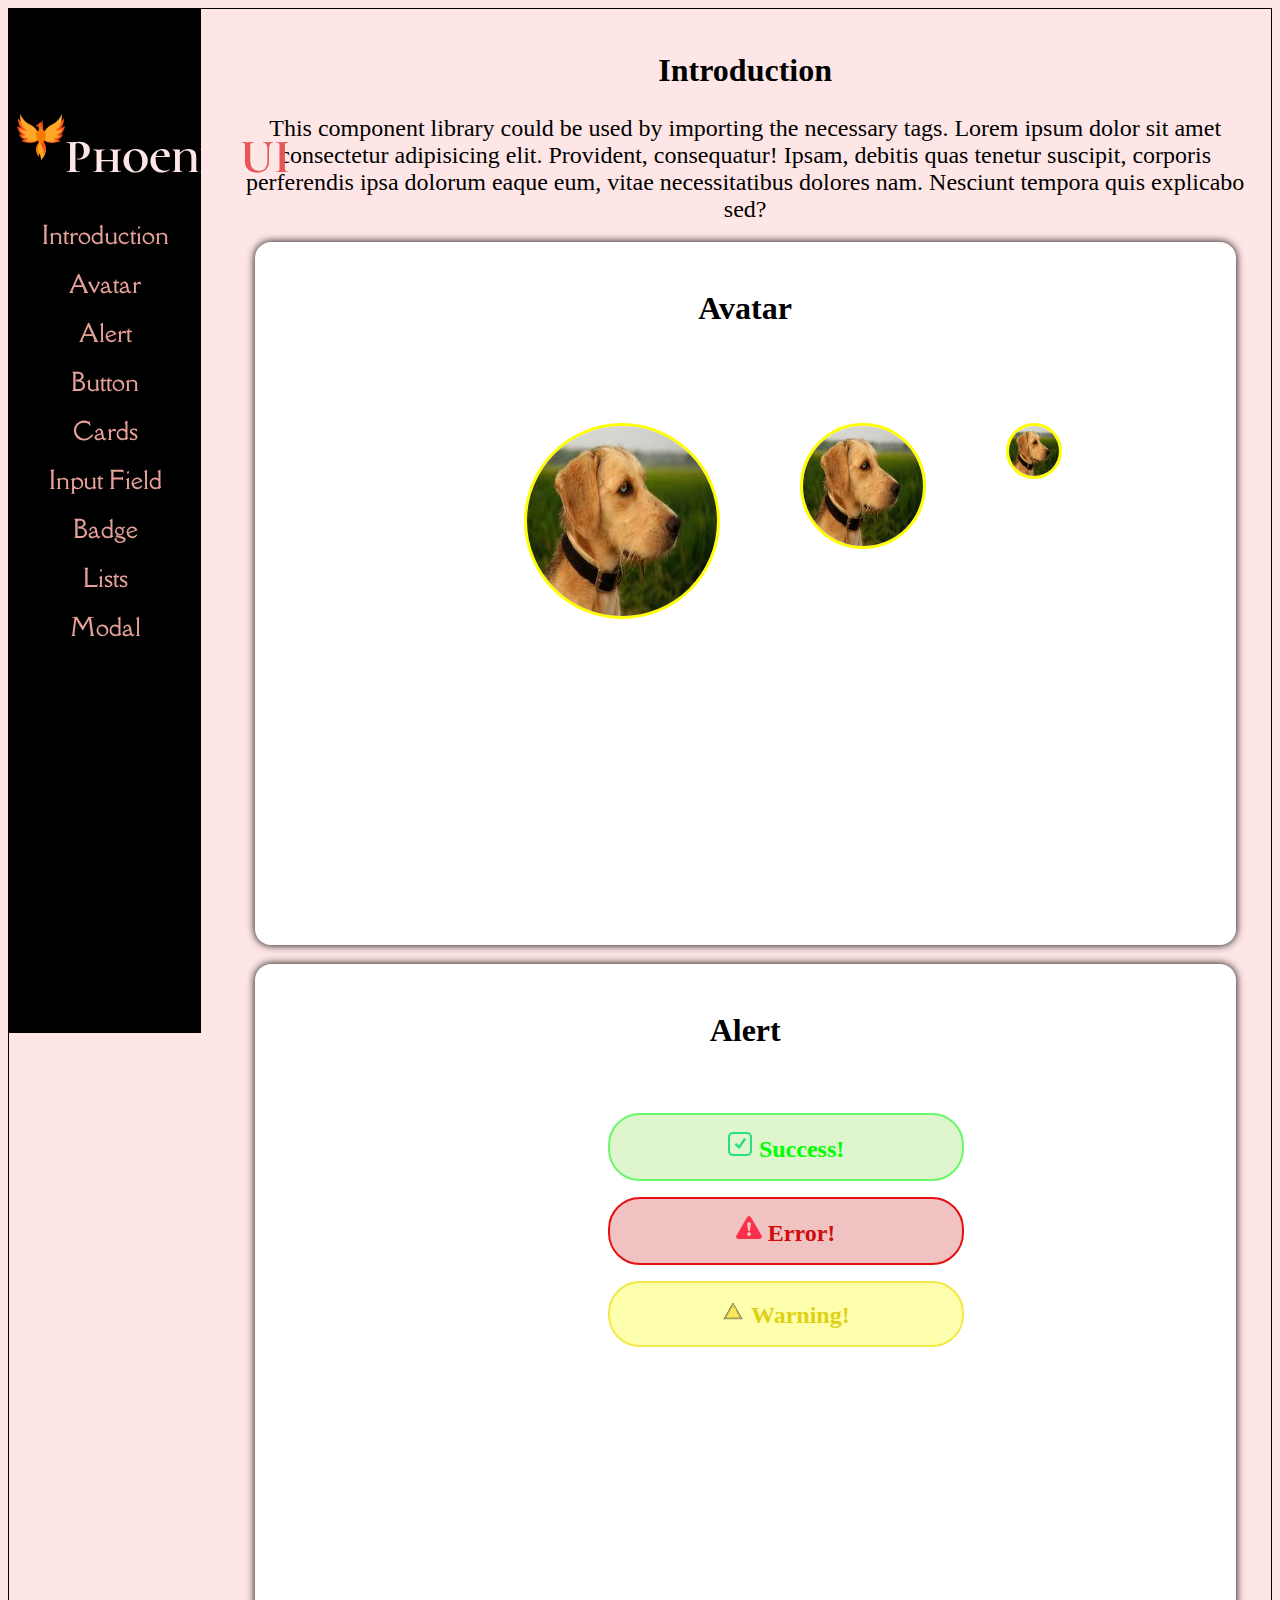
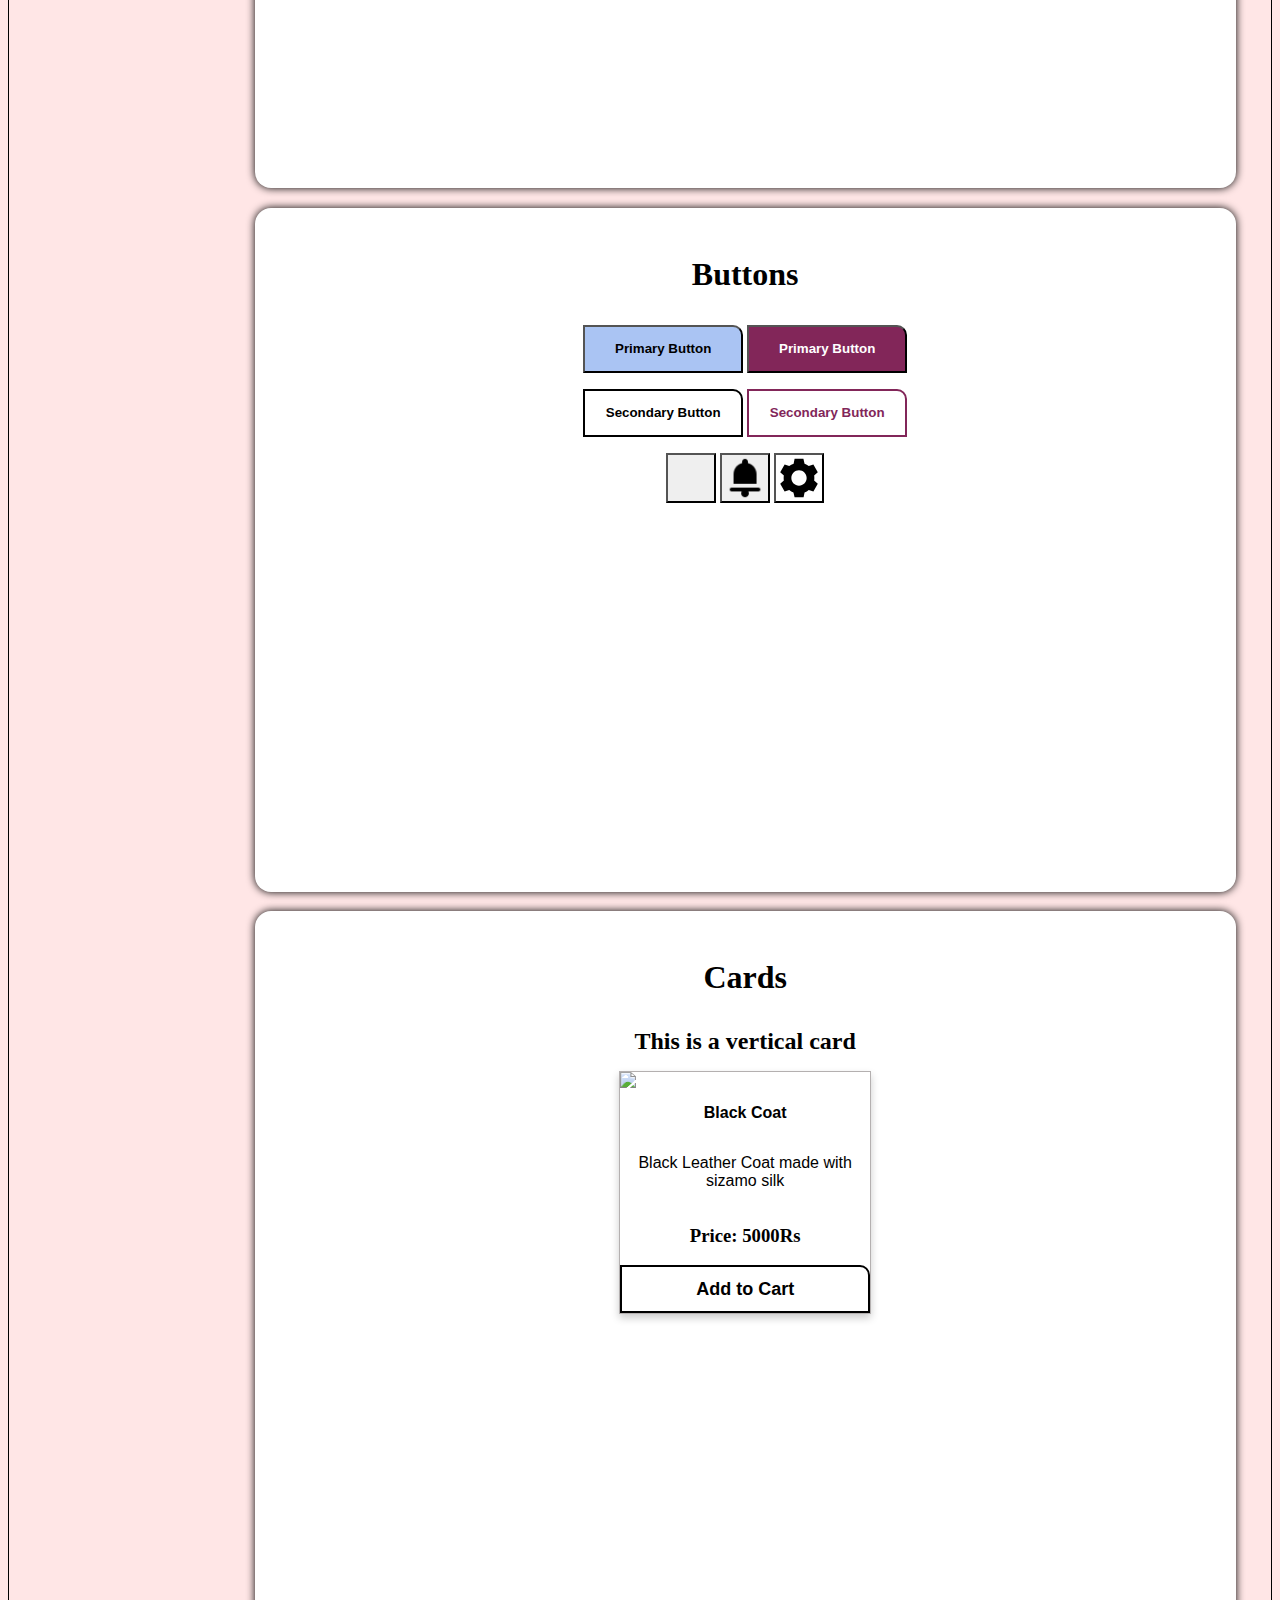
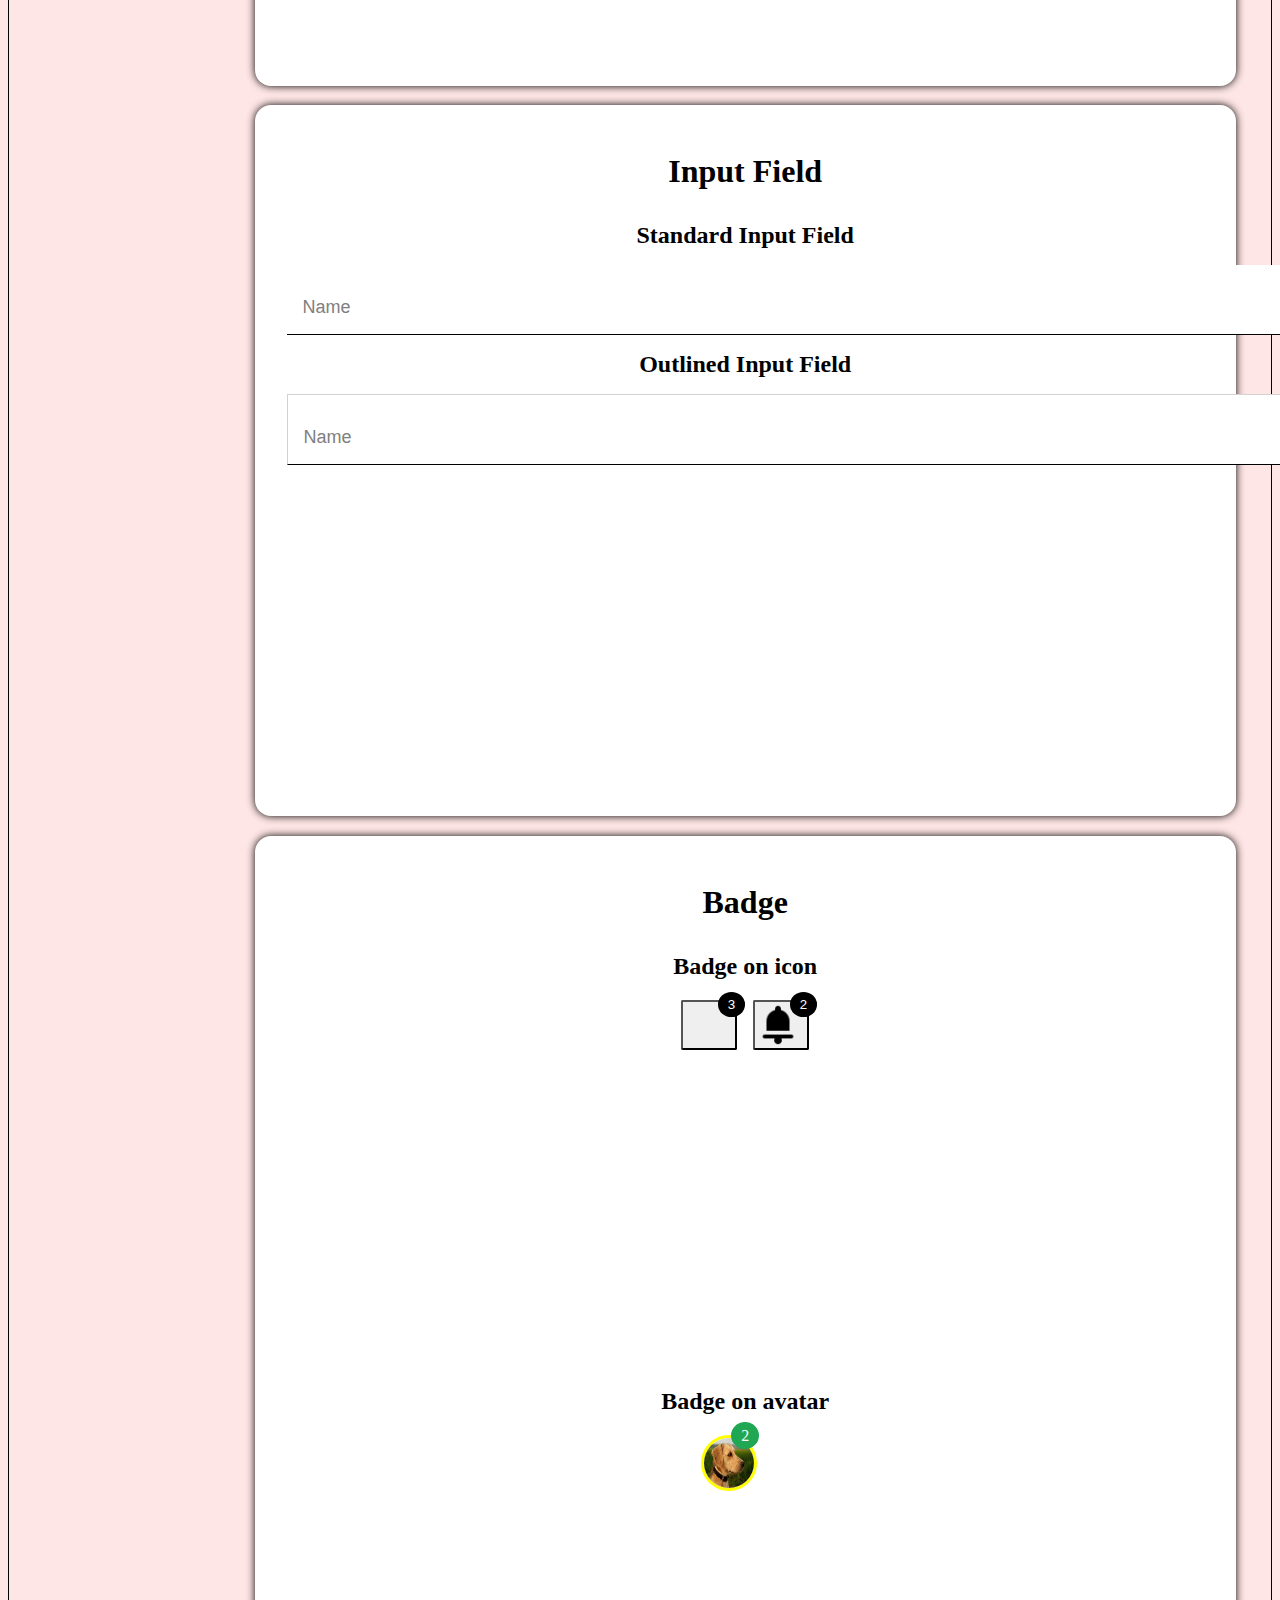
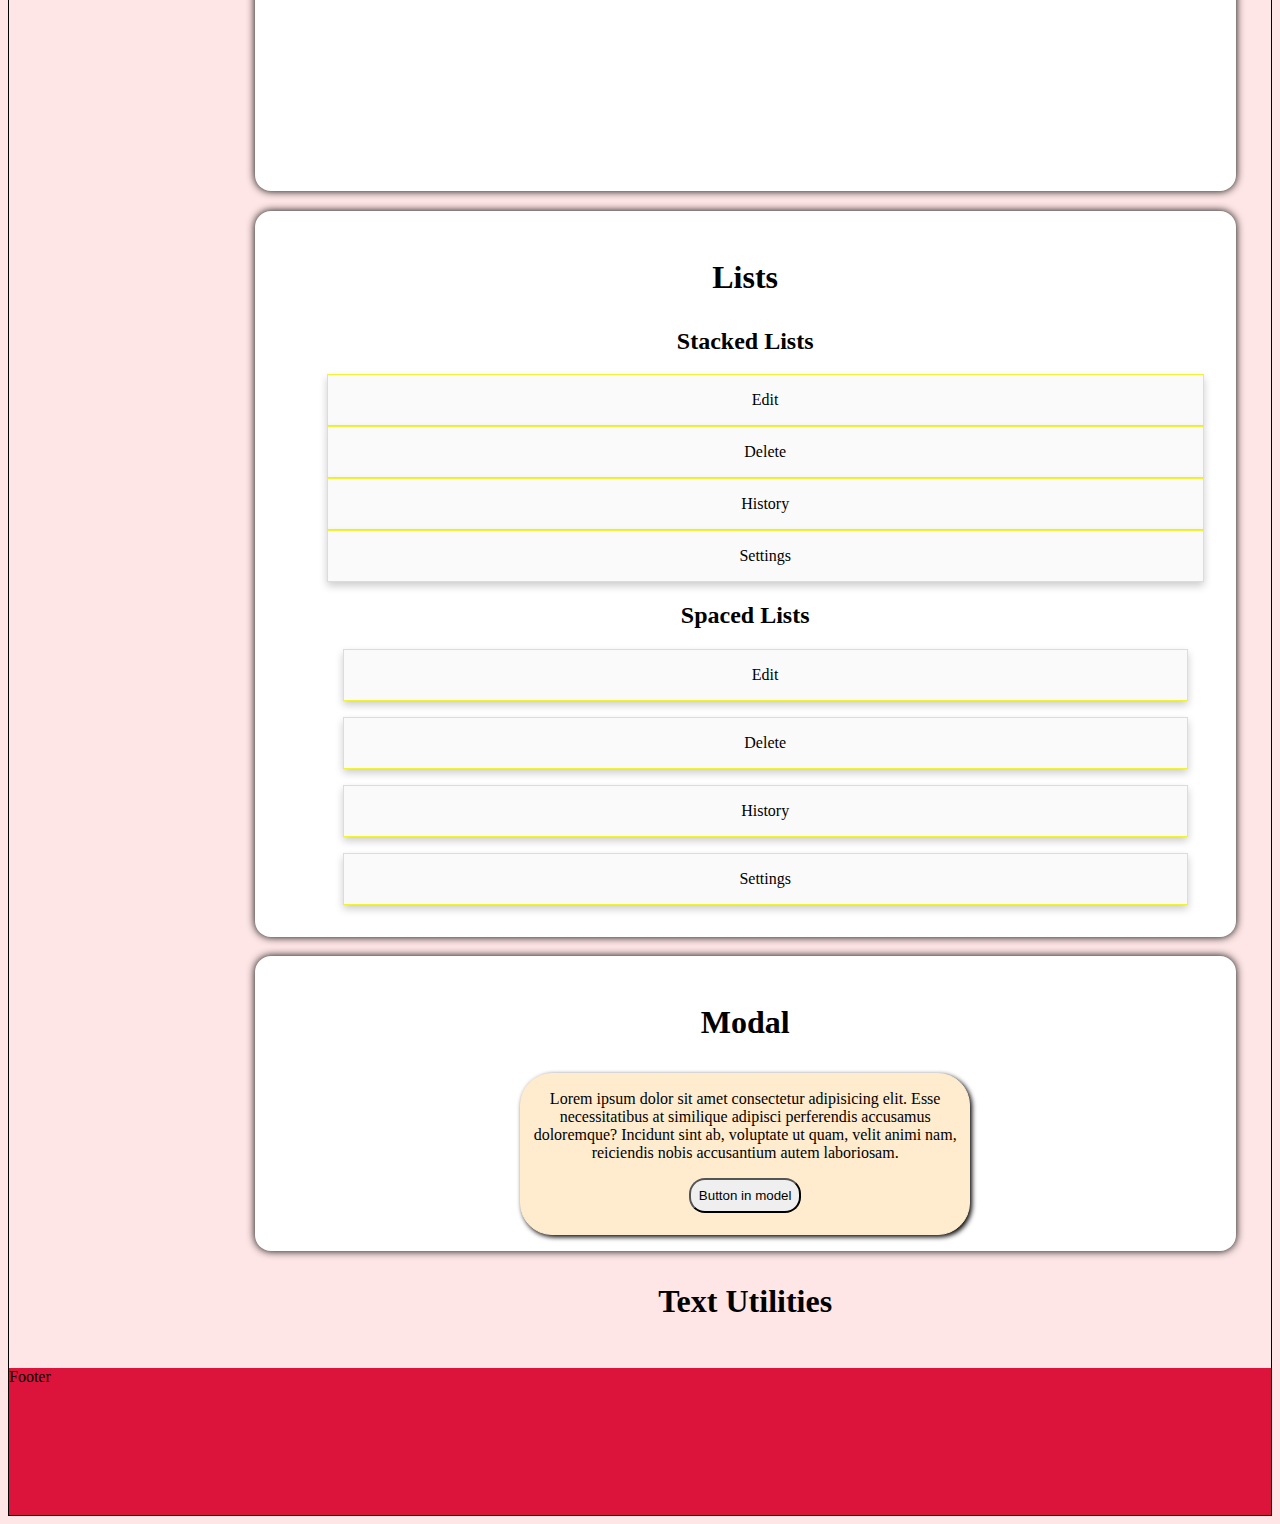
==== index.html @ 83dbcca2 "Brand Refactored" ====
<!DOCTYPE html>
<html lang="en">
<head>
    <meta charset="UTF-8">
    <meta http-equiv="X-UA-Compatible" content="IE=edge">
    <meta name="viewport" content="width=device-width, initial-scale=1.0">
    <title>Document</title>
    <link href="styles.css" rel="stylesheet"/>
    <style>
        @import url('https://fonts.googleapis.com/css2?family=Cormorant+Unicase:wght@700&display=swap');
    </style>

<link rel="preconnect" href="https://fonts.gstatic.com">
<link href="https://fonts.googleapis.com/css2?family=Cormorant+Unicase:wght@700&display=swap" rel="stylesheet">

<link rel="preconnect" href="https://fonts.gstatic.com">
<link href="https://fonts.googleapis.com/css2?family=Della+Respira&display=swap" rel="stylesheet">

<link rel="preconnect" href="https://fonts.gstatic.com">
<link href="https://fonts.googleapis.com/css2?family=Della+Respira&display=swap" rel="stylesheet">
</head>
<body>
    <div class="wrapper"> 
        

        <nav class="navigation">
            <li class="logo-name"><header class="header">
                <img class="logo" src="[data-uri]"/>
                <h1 style="color: #ffe6e6;">Phoenix<span style="color:rgba(231, 85, 85, 0.993)">UI</span></h1> 
             </header></li>
            <a href="#introduction" style="text-decoration: none;"><li class="item">Introduction</li></a>
            <a href="#avatar" style="text-decoration: none;"><li class="item">Avatar</li></a>
            <a href="#alert" style="text-decoration: none;"><li class="item">Alert</li></a>
            <a href="#button" style="text-decoration: none;"><li class="item">Button</li></a>
            <a href="#cards" style="text-decoration: none;"><li class="item">Cards</li></a>
            <a href="#inputfield" style="text-decoration: none;"><li class="item">Input Field</li></a>
            <a href="#badge" style="text-decoration: none;"><li class="item">Badge</li></a>
            <a href="#lists" style="text-decoration: none;"><li class="item">Lists</li></a>
            <a href="#modal" style="text-decoration: none;"><li class="item">Modal</li></a>
        </nav>

        <main>
            <a id="introduction"><h2 style="font-size: 2rem;  color:black;">Introduction</h2></a>
            <div style="font-size: 1.5rem;">This component library could be used by importing the necessary tags. Lorem ipsum dolor sit amet consectetur adipisicing elit. Provident, consequatur! Ipsam, debitis quas tenetur suscipit, corporis perferendis ipsa dolorum eaque eum, vitae necessitatibus dolores nam. Nesciunt tempora quis explicabo sed?</div>

            <div class="cardview">
            <a id="avatar"><h3 style="font-size: 2rem;">Avatar</h3></a>
            <div style="align-content: center;">
            <div class="avatar-container" >
                <img class="avatar-lg" src="dogprofile.jpg" style="margin:2rem;margin-left:25%" >
                <img class="avatar-md" src="dogprofile.jpg" style="margin:2rem"> 
                <img class="avatar-sm" src="dogprofile.jpg" style="margin:2rem">

            </div>
            <iframe
            src="https://carbon.now.sh/embed/2vUoAuYdHXGYD6U7dgZA"
            style="width: 80%; height: 242px; border:0; transform: scale(1); overflow:hidden;"
            sandbox="allow-scripts allow-same-origin">
          </iframe>

           </div>
        </div>

        

            <div class="cardview">
            <a id="alert"><h3 style="font-size: 2rem;">Alert</h3></a>
            <div class="alert-holder">
                <div class="alert-successful" style="margin: 1rem;
                margin-left:35%">
                   <span class="alert-text"><img src="[data-uri]"/> Success!</span>
                </div>
                <div class="alert-error" style="margin: 1rem;
                margin-left:35%">
                    <span class="alert-text"><img src="[data-uri]"/> Error!</span>
                 </div>
                 <div class="alert-warning" style="margin: 1rem;
                 margin-left:35%">
                    <span class="alert-text"><img src="[data-uri]"/> Warning!</span>
                 </div>
                 <iframe
                 src="https://carbon.now.sh/embed/DaLXXzPbKqHQLePSfAZ7"
                 style="width: 80%; height: 389px; border:0; transform: scale(1); overflow:hidden;"
                 sandbox="allow-scripts allow-same-origin">
               </iframe>


            </div>
        </div>

            
            <div id="button" class="cardview">
           <a><h3 name="Buttons" style="font-size: 2rem;">Buttons</h3></a> 
            <div>
             <div class="button-holder">
                <div style="margin:1rem">
                    <button class="primary-button-blue">Primary Button</button>
                    <button class="primary-button-maroon" >Primary Button</button>
                </div>
                <div style="margin:1rem">
                    <button class="secondary-button-blue">Secondary Button</button>
                    <button class="secondary-button-maroon">Secondary Button</button>
                </div>
                <div style="margin:1rem">
                    <button type="image"  class="icon-cart" ></button>
                    <button type="image" class=icon-notification></button>
                    <button type="image" class=icon-setting></button>
                </div>
             </div>
             <iframe
             src="https://carbon.now.sh/embed/uCv9J4D3cHrX5OJFQcqe"
             style="width: 80%; height: 352px; border:0; transform: scale(1); overflow:hidden;"
             sandbox="allow-scripts allow-same-origin">
           </iframe>
            </div>
          </div>
             
            <div class="cardview">
             <a id="cards"><h3 style="font-size: 2rem;">Cards</h3></a>
                <div class="cards-holder">
                    <h2 style="margin:1rem">This is a vertical card</h2>
                    <div class="vertical-card" style="margin:auto">
                        <img src="https://images.unsplash.com/photo-1497339100210-9e87df79c218?ixid=MXwxMjA3fDB8MHxzZWFyY2h8M3x8c2hpcnR8ZW58MHx8MHw%3D&ixlib=rb-1.2.1&auto=format&fit=crop&w=500&q=60">
                        <p class="product-title">Black Coat</p>
                        <p class="product-description">Black Leather Coat made with sizamo silk</p>
                        <h3>Price: 5000Rs</h3>
                        <button class="secondary-button-blue"><span class="product-card-text">Add to Cart</span></button>
                    </div>

                    <iframe
                    src="https://carbon.now.sh/embed/BYSR45WwbdmkXZwiOdqn"
                    style="width: 80%; height: 352px; border:0; transform: scale(1); overflow:hidden;"
                    sandbox="allow-scripts allow-same-origin">
                  </iframe>
                    
                </div>
              </div>
                
              <div class="cardview">
             <a id="inputfield"><h3 style="font-size: 2rem;">Input Field</h3></a>
             <h2 style="margin:1rem">Standard Input Field</h2>
                <div class="inputtext-holder" style="margin:1rem;">
                    <input class="input-standard"type="text" placeholder="Name" >
                </div>
             
             <h2 style="margin:1rem">Outlined Input Field</h2>
                <div class="inputtext-holder" style="margin:1rem;">
                    <input class="input-outlined"type="text" placeholder="Name" >
                </div>   

                <iframe
                    src="https://carbon.now.sh/embed/zmYHbXmD2jAG3TlgYFDk"
                    style="width: 80%; height: 315px; border:0; transform: scale(1); overflow:hidden;"
                    sandbox="allow-scripts allow-same-origin">
                </iframe>
            </div>
                
            <div id="badge" class="cardview">
            <a><h3 style="font-size: 2rem;">Badge</h3></a>
                <div>
                   
                   <div style="margin:1rem">
                    <h2>Badge on icon</h2>
                        <div style="display: flex; column-gap: 1rem;justify-content: center;">
                            <button type="image"  class="notification icon-cart">
                                <span class=badge-icon>3</span>
                                 </button>
        
                                 <button type="image"  class="notification icon-notification" >
                                <span class=badge-icon>2</span>
                                </button>

                        </div>
                        
                        <iframe
  src="https://carbon.now.sh/embed/yYbwUJjFy0TrPXtGwZTo"
  style="width: 80%; height: 315px; border:0; transform: scale(1); overflow:hidden;"
  sandbox="allow-scripts allow-same-origin">
</iframe>
                    <h2>Badge on avatar</h2>
                        <div>
                            <div>
                                <img class="avatar-sm" src="dogprofile.jpg">
                                <span class="badge-avatar">2</span> 
                            </div>
                            <iframe
  src="https://carbon.now.sh/embed/fpY9VIibygO6Lptf26y8"
  style="width: 80%; height: 260px; border:0; transform: scale(1); overflow:hidden;"
  sandbox="allow-scripts allow-same-origin">
</iframe>
                        </div>
                        
                    </div>
                </div>
                </div>
                
                <div class="cardview">
            <a id="lists"><h3 style="font-size: 2rem;">Lists</h3></a>
            <div>
                <div style="margin:1rem">
                    <h2>Stacked Lists</h2>
                    <div>
                        <ul class="list-stacked">
                            <li>Edit</li>
                            <li>Delete</li>
                            <li>History</li>
                            <li>Settings</li>
                        </ul>
                    </div>
                    <h2>Spaced Lists</h2>
                    <div>
                        <ul class="list-spaced">
                            <li>Edit</li>
                            <li>Delete</li>
                            <li>History</li>
                            <li>Settings</li>
                        </ul>
                    </div>
                </div>
            </div>
            </div>


            <div class="cardview">
            <a id="modal"><h3 style="font-size: 2rem;">Modal</h3></a>
            <div>
                <div class="modal">
                   <p>Lorem ipsum dolor sit amet consectetur adipisicing elit. Esse necessitatibus at similique adipisci perferendis accusamus doloremque? Incidunt sint ab, voluptate ut quam, velit animi nam, reiciendis nobis accusantium autem laboriosam.</p> 
                   <button class="model-button">Button in model</button>
                </div>
            </div>
            </div>

            <a id="textutilities"><h3 style="font-size: 2rem;">Text Utilities</h3></a>


        </main>
        <footer>Footer</footer>
    </div>
    
</body>
</html>
---- styles.css ----
html{
    scroll-behavior: smooth;
}

hr{
  border: #8282e6 0.5px solid;
}

body{
    background-color: #ffe6e6;
}


.cardview{
    box-shadow: 0rem 0rem 0.5rem black;
    border-radius: 1rem;
    background-color: white;
    padding: 1rem;
    margin:1.2rem;
}

.wrapper{
    display: grid;
    grid-template-areas: "n m m"
                         "n m m"
                         "f f f";
    border: 1px solid black;
    grid-template-columns: 0.4fr 2fr;
    grid-template-rows: 0.1fr 2fr 0.05fr;
    background-color: linear-gradient(180deg, #FFFFFF 0%, rgba(255, 255, 255, 0) 100%), #FDE8E7;
}

.wrapper>header{
    grid-area: h;
    /* background-color:pink; */
    width: fit-content;
    margin:auto;
    font-family: 'Franklin Gothic Medium', 'Arial Narrow', Arial, sans-serif;
    font-size: 1.5rem;
    font-family: 'Cormorant Unicase', serif;
}

.logo-name{
    width: fit-content;
    font-family: 'Franklin Gothic Medium', 'Arial Narrow', Arial, sans-serif;
    font-size: 1.5rem;
    font-family: 'Cormorant Unicase', serif;
    margin-left: 3.5rem;
    height: fit-content;
}

.logo{
    position: relative;
    top: 5.5rem;
    right: 4rem;
    margin:1rem;
    margin-right:1rem
}


.wrapper>nav{
    grid-area:n ;
    background-color: black;
    /* background-color: white; */
    list-style-type:none;
    position: fixed;
    height: 1024px;
    width: 15%;
    background-color:black; 
     
}

.item{
    color: rgb(229, 160, 151);
    /* color: black; */
    margin: 1rem;
    font-size: 1.5rem;
    /* font-family: 'Della Respira', serif; */
    font-family: 'Della Respira', serif;;
    /* text-shadow: 0  1px yellow, 0  1px yellow; */
    text-align: center;
    transition: font-size 0.09s;
    /* transition-timing-function: ease-in-out; */
    

}

.item:hover{
    font-size: 2rem;
}

.wrapper>main{
    grid-area: m;
    background-color:  #ffe6e6;
    /* background-color: rgb(29, 28, 28); */
    /* justify-content: center; */
    text-align: center;
    /* border: 2px black solid; */
    padding: 1rem;
    color: black;
   

}

.wrapper>footer{
    grid-area:f;
    background-color: crimson;
}


.avatar-container{
    display: flex;
    align-content: flex-end;
    justify-content: flex-start;
    column-gap: 1rem;
    padding:2rem;

}

.avatar-lg{
    width: 190px; min-height: 190px; border-radius: 70%;border: yellow 3px solid;
}

.avatar-md{
    width: 120px; height: 120px; border-radius: 50%;border: yellow 3px solid;
}

.avatar-sm{
    width: 50px; height: 50px; border-radius: 50%;border: yellow 3px solid;
}

.alert-holder{
    padding: 1rem;
    /* box-shadow: 0rem 0rem 0.5rem black;
    border-radius: 1rem;
    background-color: white; */
}

.alert-text{
    font-size: x-large;
    font-weight: bold;
}

.alert-successful{
    /* width:600px;
    min-height: 50px;
    background-color:rgb(123, 224, 123); 
    border:4px solid rgb(20, 139, 36); 
    text-align: center;   
    padding-top: 2rem;
    margin:1rem; */

    width: 20rem;
    min-height: 1rem;
    background-color: rgb(223, 245, 206);
    border: 2px #68f868 solid;
    text-align: center;
    padding: 1rem;
    margin: 1rem;
    color: lime;
    border-radius: 2rem;
    
}

.alert-error{
    /* width:600px;
    min-height: 50px;
    background-color:red; 
    border:4px solid rgb(151, 9, 9); 
    text-align: center;   
    padding-top: 2rem;
    margin: 1rem; */

    width: 20rem;
    min-height: 1rem;
    background-color: rgb(240, 194, 194);
    border: 2px #e71010 solid;
    text-align: center;
    padding: 1rem;
    margin: 1rem;
    color: rgb(207, 13, 13);
    border-radius: 2rem;
   
}

.alert-warning{
    /* width:600px;
    min-height: 50px;
    background-color:yellow; 
    border:4px solid rgb(219, 219, 19); 
    text-align: center;   
    padding-top: 2rem;
    margin: 1rem; */

    width: 20rem;
    min-height: 1rem;
    background-color: rgb(254, 255, 173);
    border: 2px #f3e848 solid;
    text-align: center;
    padding: 1rem;
    margin: 1rem;
    color: rgb(223, 209, 18);
    border-radius: 2rem;
   
   
}

.primary-button-blue{
    min-height: 3rem;
    min-width: 10rem;
    border-top-right-radius: 10px;
    background-color:rgb(170, 196, 243);
    font-weight: bold;
    color:black;
}
.secondary-button-blue{
    min-height: 3rem;
    min-width: 10rem;
    border-top-right-radius: 10px;
    background-color:white;
    font-weight: bold;
    color: black;
    border: 2px black solid;
    transition-duration:0.8s ;
}
.secondary-button-blue:hover{
    background-color: black;
    color: white;
}

.primary-button-maroon{
    min-height: 3rem;
    min-width: 10rem;
    border-top-right-radius: 10px;
    background-color: #822659;
    font-weight: bold;
    color: white;
}

.secondary-button-maroon{
    min-height: 3rem;
    min-width: 10rem;
    border-top-right-radius: 10px;
    background-color: white;
    font-weight: bold;
    color: black;
    border:2px #822659 solid;color: #822659;

}
/* #E85832; */

/* rgb(170, 196, 243) */

.icon-cart{
    min-height: 50px;
    min-width: 50px;
    background-image: url("https://img.icons8.com/material-two-tone/50/000000/shopping-cart-promotion.png");
    background-size: contain;
}



.icon-notification{
    min-height: 50px;
    min-width: 50px;
    background-image: url("[data-uri]");
    background-size: contain;
}



.icon-setting{
   
        display: inline-block;
        width: 50px;
        height: 50px;
        background: url('[data-uri]') 50% 50% no-repeat;
        background-size: 100%; 
}


.vertical-card{
    display: flex;
    flex-direction: column;
    border: rgb(180, 176, 176) 1px solid;
    height: fit-content;
    width: 250px;
    padding: 0rem;
    justify-self: center;
    margin: 1rem;
    /* background-color: rgb(161, 150, 150); */
    box-shadow: 0 4px 8px 0 rgba(0,0,0,0.2);
}

.vertical-card:hover{
    box-shadow: 0 16px 24px 0 rgba(0,0,0,0.2);
}

.vertical-card>h3{
    text-align: center;
    font-weight: bold;
}

.product-title{
    font-family:  'Montserrat', sans-serif;
    text-align: center;
    font-weight: bolder;
    /* margin: 0px; */
    
}
.product-description{
    font-family:  'Montserrat', sans-serif;
    text-align: center;
}

.product-card-icon{
    min-height: 25px;
    min-width: 25px;
    background-image: url("https://img.icons8.com/material-two-tone/50/000000/shopping-cart-promotion.png");
    background-size: contain;
    position: relative;
    top: 0.5rem;
}

.product-card-text{
    font-size: large;
    margin: 0.5rem;
}

.horizontal-card{
    display: flex;
    border:1px black solid;
    width: 450px;
    height: 150px;
    padding: 1rem;
    margin: 1rem;
    justify-content: space-between;
}


::-webkit-input-placeholder { 
    color: grey;
    font-size: large;
    position: relative;
    padding-left: 0;
  -webkit-transition: padding 0.5s;
   transition: padding 0.5s;
  
  }

input:focus::-webkit-input-placeholder {
  top: -2rem;
  font-size: small;
  animation-name:example ;
  animation-duration: 1sec;
}

  .inputtext-holder{
      margin: 1rem;
      position: relative;
  }

.input-standard{
    border: none;
    border-bottom: black 1px solid;
    padding: 1rem;
    padding-top: 2rem;
    width: 1000px;
    font-size: large;
}



.input-standard:focus{
    border:black 1px solid;
    background-color: rgb(224, 215, 215);
}

.input-outlined{
    border: 1px solid rgb(214, 209, 209);
    border-bottom: black 1px solid;
    padding: 1rem;
    padding-top: 2rem;
    width: 1000px;
    font-size: large;
}


.notification{ 
    padding: 15px 26px;
    position: relative;
    display: inline-block;
    border-radius: 2px;
}

 .badge-icon {
    position: absolute;
    top: -10px;
    right: -10px;
    padding: 5px 10px;
    border-radius: 50%;
    background: black;
    color: white;
  }

  .badge-avatar{
    position: relative;
    /* top: -10px; */
    bottom:50px;
    right: 30px;
    padding: 5px 10px;
    border-radius: 60%;
    background: rgb(32, 167, 84);
    color: white;
  }

  /* .badge-avatar-parent{
      position: relative;
  } */

  .list-stacked>li{
      list-style-type: none;
      padding:1rem;
      background-color: #fafafa;
      border: rgba(239, 243, 31, 0.925) 1px solid;
      box-shadow: 0 4px 8px 0 rgba(0,0,0,0.2);
  }

  .list-stacked>li:hover{
    box-shadow: 0 8px 16px 0 rgb(179, 179, 172);
  }

  .list-spaced>li{
      list-style-type:none;
      padding: 1rem;
      margin: 1rem;
      background-color: #fafafa;
      border: rgba(239, 243, 31, 0.925) 1px solid;
      box-shadow: 0 4px 8px 0 rgba(0,0,0,0.2);
  }

  .list-spaced>li:hover{
    box-shadow: 0 8px 16px 0 rgb(179, 179, 172);
  }

  .modal{
      background-color: blanchedalmond;
      width: 28rem;
      height: 10rem;
      margin: auto;
      border: 1px blanchedalmond solid;
      box-shadow: 2px 2px 5px black;
      border-radius: 2rem;
  }

  .model-button{
      
      padding: 0.5rem;
      border-radius: 1rem;
  }
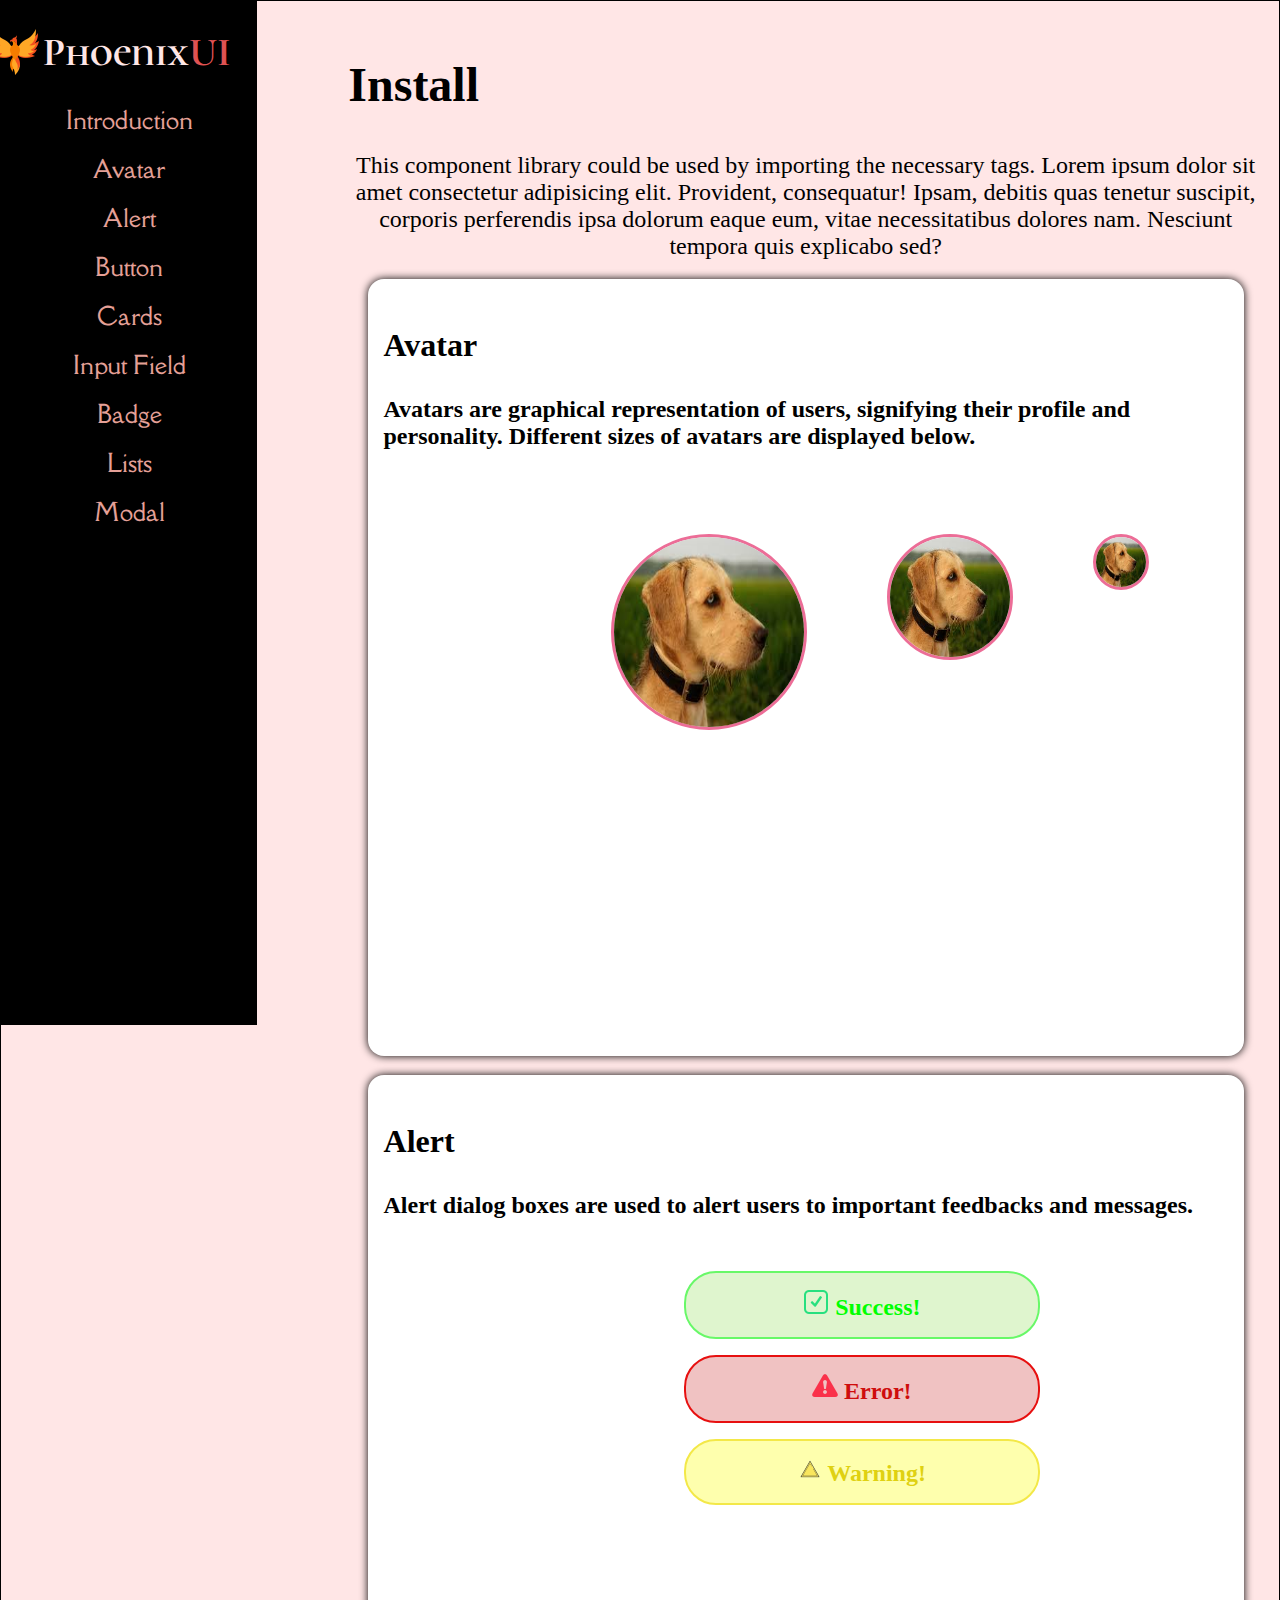
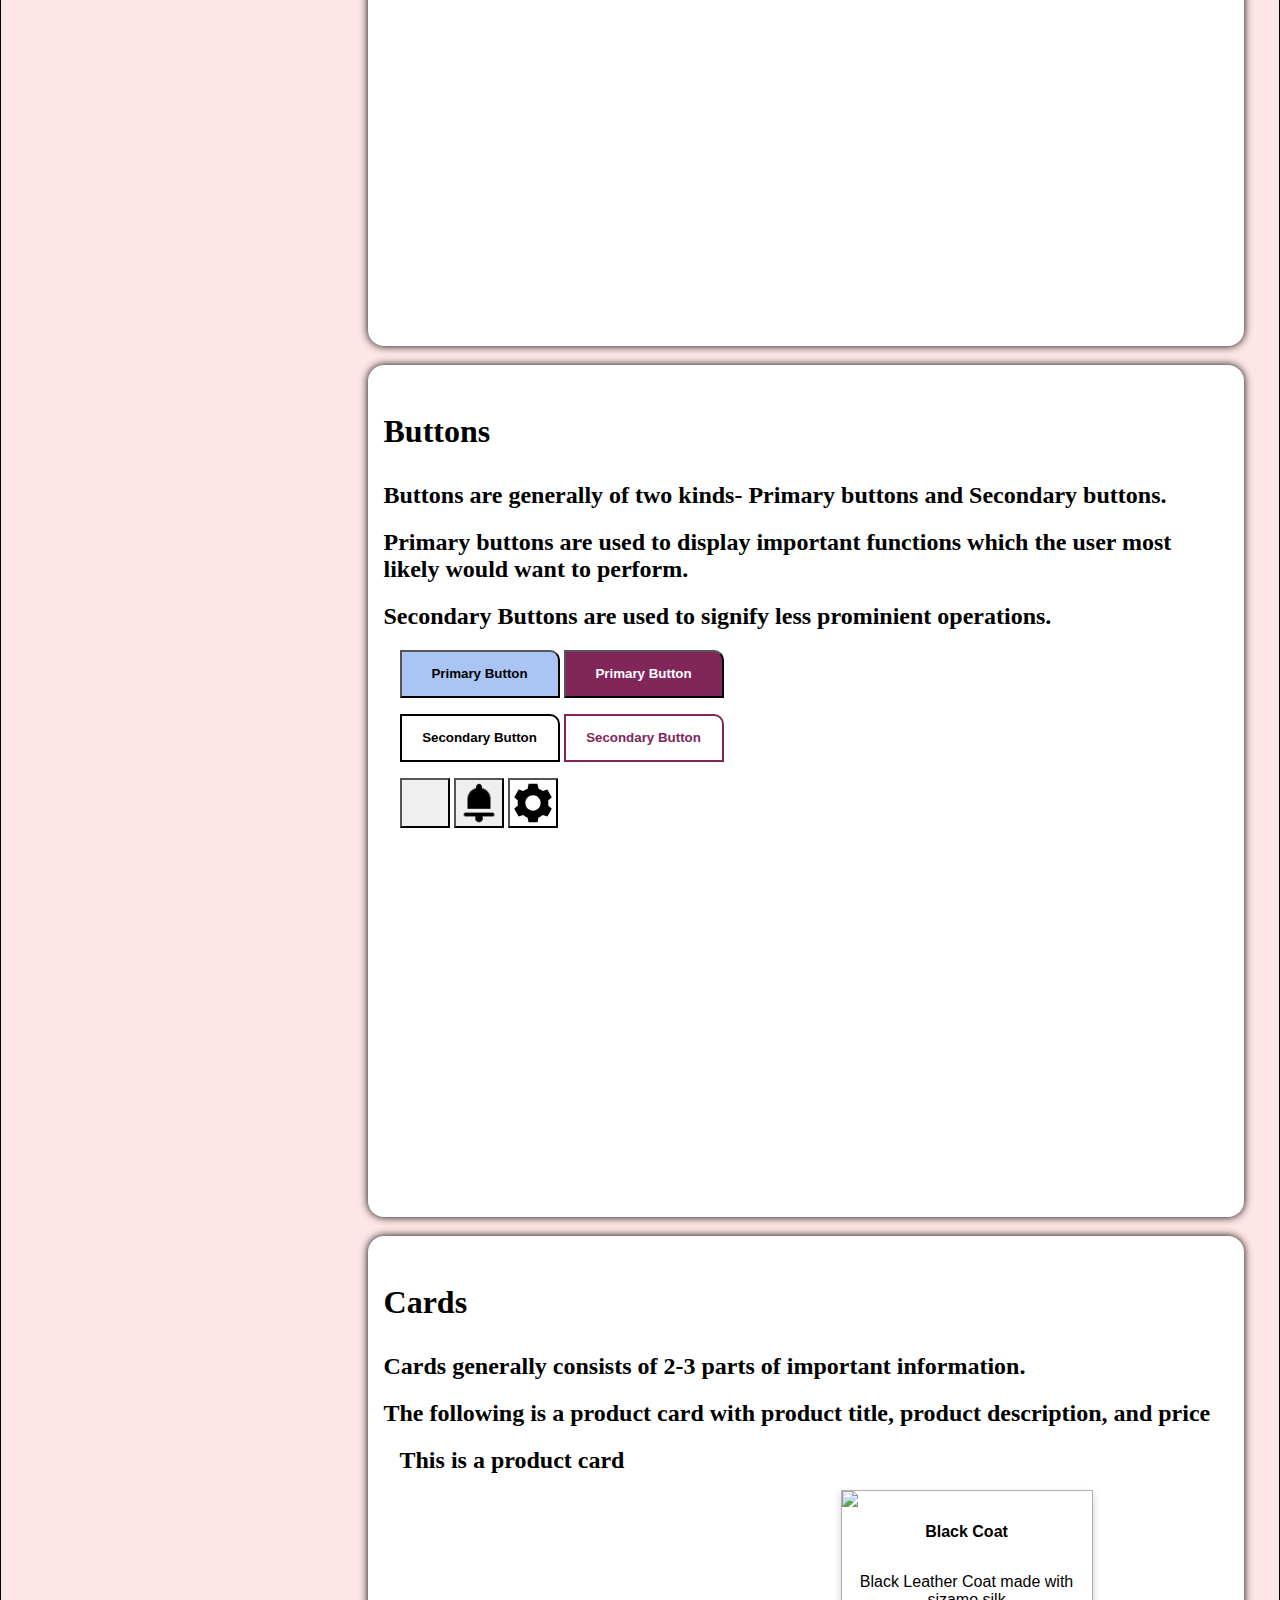
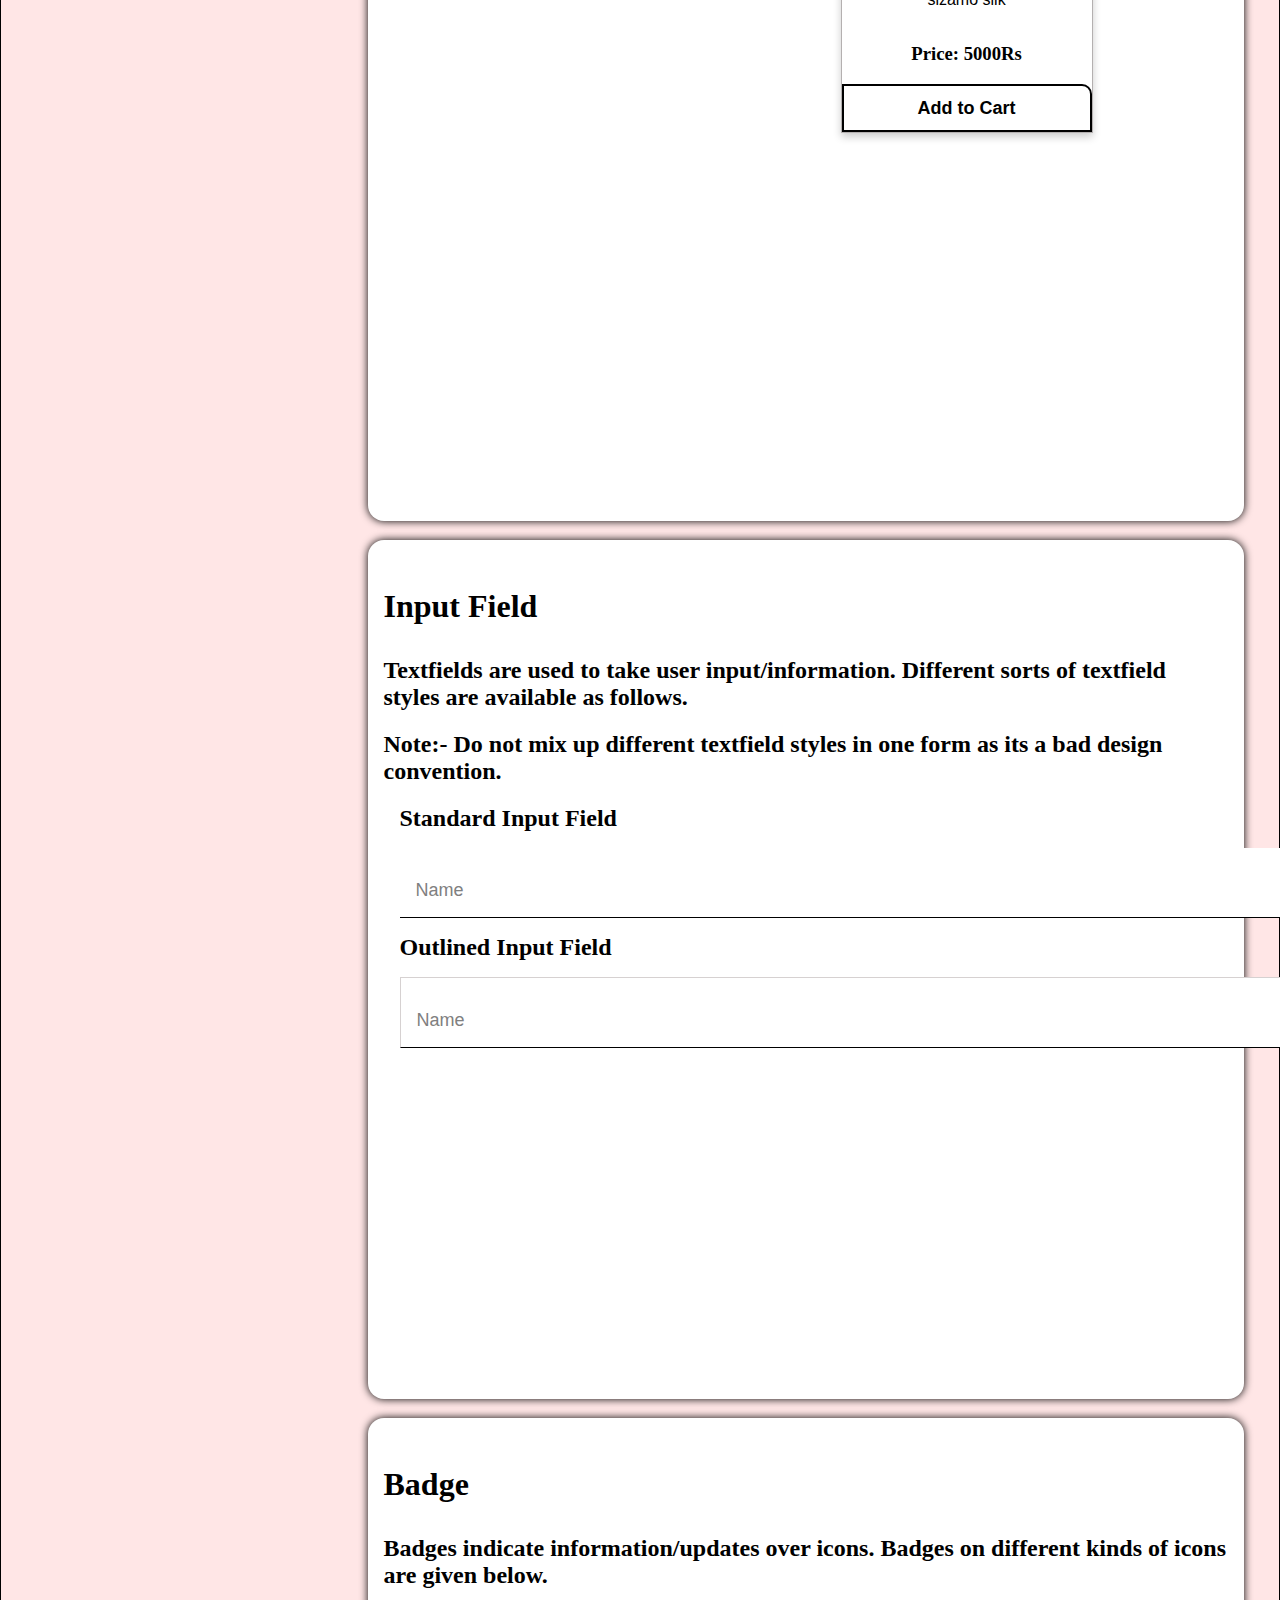
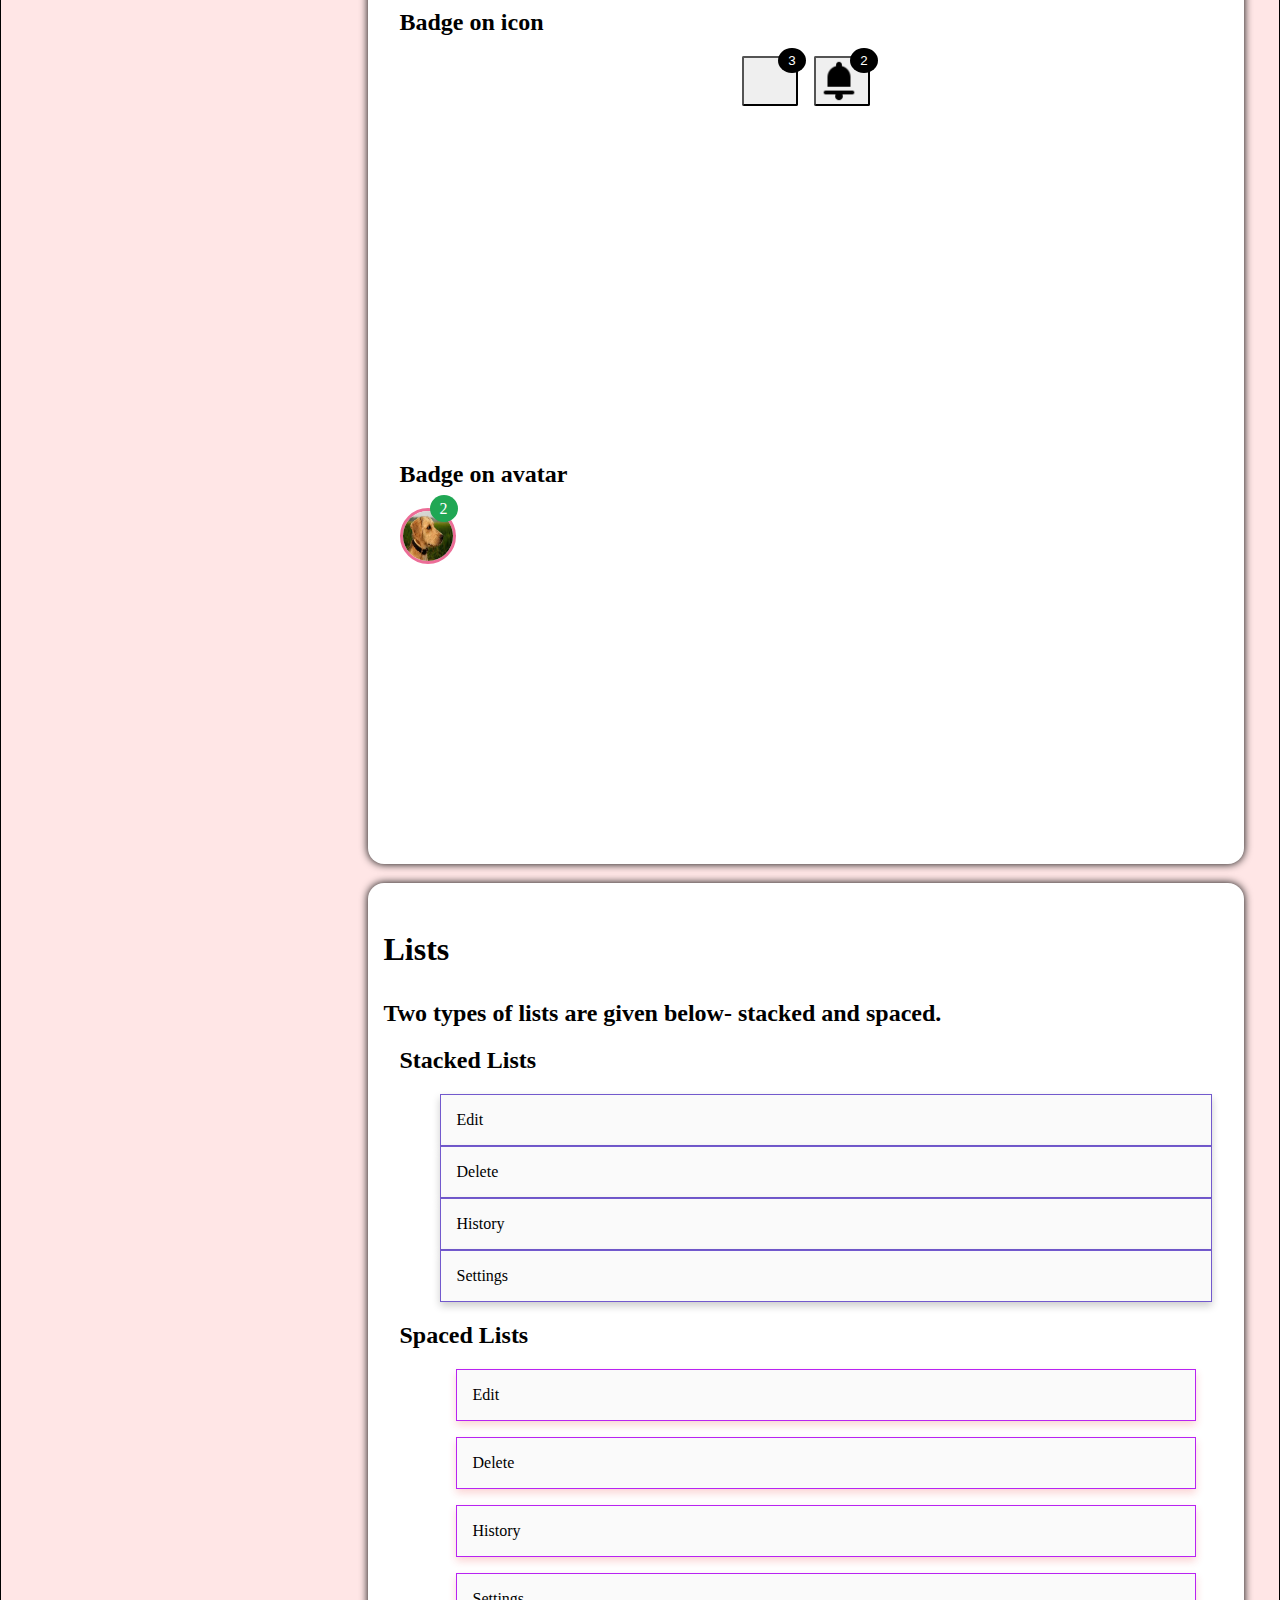
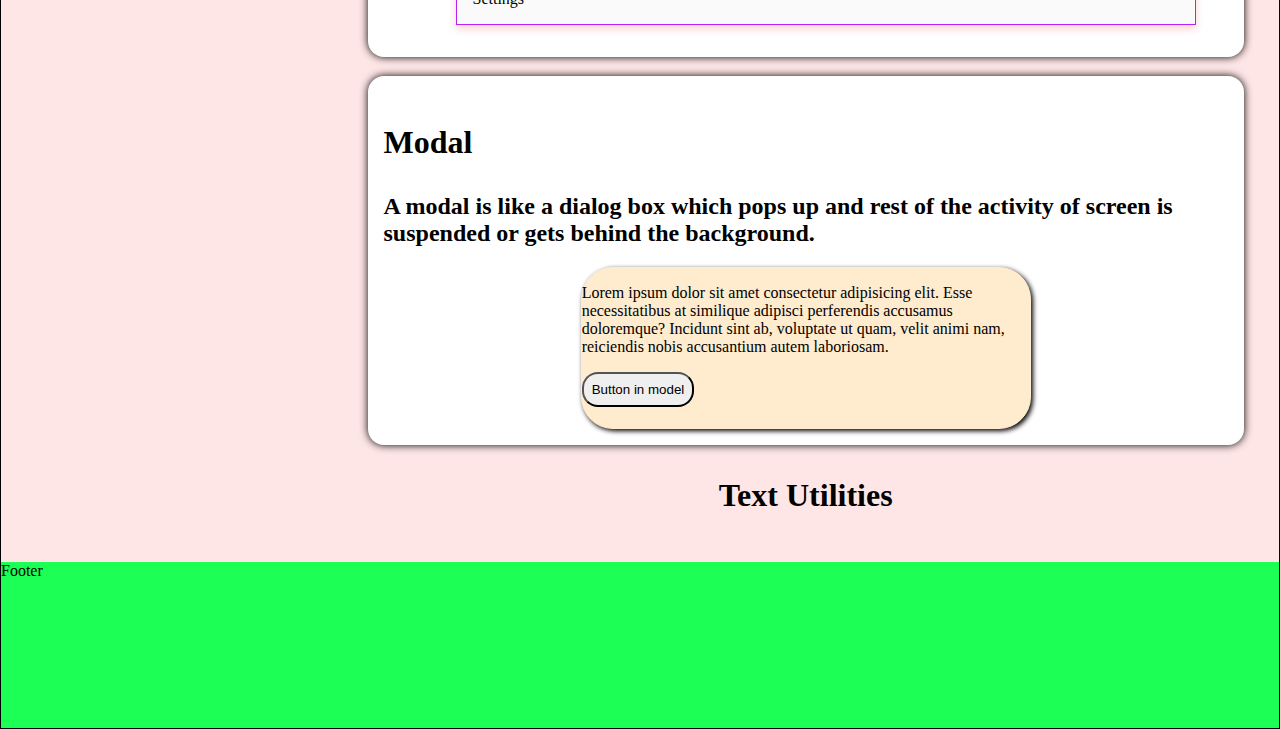
==== commit 33fbcd22: "First Deployment" ====
--- a/index.html
+++ b/index.html
@@ -24,9 +24,9 @@
         
 
         <nav class="navigation">
-            <li class="logo-name"><header class="header">
+            <li><header class="header">
                 <img class="logo" src="[data-uri]"/>
-                <h1 style="color: #ffe6e6;">Phoenix<span style="color:rgba(231, 85, 85, 0.993)">UI</span></h1> 
+                <h1 class="logo-name" style="color: #ffe6e6;">Phoenix<span style="color:rgba(231, 85, 85, 0.993)">UI</span></h1> 
              </header></li>
             <a href="#introduction" style="text-decoration: none;"><li class="item">Introduction</li></a>
             <a href="#avatar" style="text-decoration: none;"><li class="item">Avatar</li></a>
@@ -40,11 +40,12 @@
         </nav>
 
         <main>
-            <a id="introduction"><h2 style="font-size: 2rem;  color:black;">Introduction</h2></a>
+            <a id="introduction"><h2 style="font-size: 3rem;  color:black;text-align: left;">Install</h2></a>
             <div style="font-size: 1.5rem;">This component library could be used by importing the necessary tags. Lorem ipsum dolor sit amet consectetur adipisicing elit. Provident, consequatur! Ipsam, debitis quas tenetur suscipit, corporis perferendis ipsa dolorum eaque eum, vitae necessitatibus dolores nam. Nesciunt tempora quis explicabo sed?</div>
 
             <div class="cardview">
             <a id="avatar"><h3 style="font-size: 2rem;">Avatar</h3></a>
+            <h2>Avatars are graphical representation of users, signifying their profile and personality. Different sizes of avatars are displayed below.</h2>
             <div style="align-content: center;">
             <div class="avatar-container" >
                 <img class="avatar-lg" src="dogprofile.jpg" style="margin:2rem;margin-left:25%" >
@@ -65,6 +66,7 @@
 
             <div class="cardview">
             <a id="alert"><h3 style="font-size: 2rem;">Alert</h3></a>
+            <h2>Alert dialog boxes are used to alert users to important feedbacks and messages.</h2>
             <div class="alert-holder">
                 <div class="alert-successful" style="margin: 1rem;
                 margin-left:35%">
@@ -91,6 +93,12 @@
             
             <div id="button" class="cardview">
            <a><h3 name="Buttons" style="font-size: 2rem;">Buttons</h3></a> 
+           <h2>Buttons are generally of two kinds- Primary buttons and Secondary buttons.</h2>
+            <h2>Primary buttons are used to 
+                display important functions which the user most likely would want to perform.</h2> 
+            <h2> Secondary
+                Buttons are used to signify less prominient operations.
+           </h2>
             <div>
              <div class="button-holder">
                 <div style="margin:1rem">
@@ -117,9 +125,11 @@
              
             <div class="cardview">
              <a id="cards"><h3 style="font-size: 2rem;">Cards</h3></a>
+             <h2>Cards generally consists of 2-3 parts of important information.</h2>
+             <h2>The following is a product card with product title, product description, and price</h2>
                 <div class="cards-holder">
-                    <h2 style="margin:1rem">This is a vertical card</h2>
-                    <div class="vertical-card" style="margin:auto">
+                    <h2 style="margin:1rem">This is a product card</h2>
+                    <div class="vertical-card" style="margin:1rem;margin-left: 40%;">
                         <img src="https://images.unsplash.com/photo-1497339100210-9e87df79c218?ixid=MXwxMjA3fDB8MHxzZWFyY2h8M3x8c2hpcnR8ZW58MHx8MHw%3D&ixlib=rb-1.2.1&auto=format&fit=crop&w=500&q=60">
                         <p class="product-title">Black Coat</p>
                         <p class="product-description">Black Leather Coat made with sizamo silk</p>
@@ -138,6 +148,8 @@
                 
               <div class="cardview">
              <a id="inputfield"><h3 style="font-size: 2rem;">Input Field</h3></a>
+             <h2>Textfields are used to take user input/information. Different sorts of textfield styles are available as follows.</h2>
+            <h2>Note:- Do not mix up different textfield styles in one form as its a bad design convention.</h2>
              <h2 style="margin:1rem">Standard Input Field</h2>
                 <div class="inputtext-holder" style="margin:1rem;">
                     <input class="input-standard"type="text" placeholder="Name" >
@@ -157,11 +169,13 @@
                 
             <div id="badge" class="cardview">
             <a><h3 style="font-size: 2rem;">Badge</h3></a>
+            <h2>Badges indicate information/updates over icons. Badges on different kinds of icons are given below.</h2>
                 <div>
                    
                    <div style="margin:1rem">
                     <h2>Badge on icon</h2>
-                        <div style="display: flex; column-gap: 1rem;justify-content: center;">
+                    
+                        <div style="display: flex; column-gap: 1rem;justify-content: center;margin-bottom: 1rem;">
                             <button type="image"  class="notification icon-cart">
                                 <span class=badge-icon>3</span>
                                  </button>
@@ -173,10 +187,10 @@
                         </div>
                         
                         <iframe
-  src="https://carbon.now.sh/embed/yYbwUJjFy0TrPXtGwZTo"
-  style="width: 80%; height: 315px; border:0; transform: scale(1); overflow:hidden;"
-  sandbox="allow-scripts allow-same-origin">
-</iframe>
+                             src="https://carbon.now.sh/embed/yYbwUJjFy0TrPXtGwZTo"
+                             style="width: 80%; height: 315px; border:0; transform: scale(1); overflow:hidden;"
+                             sandbox="allow-scripts allow-same-origin">
+                        </iframe>
                     <h2>Badge on avatar</h2>
                         <div>
                             <div>
@@ -184,10 +198,10 @@
                                 <span class="badge-avatar">2</span> 
                             </div>
                             <iframe
-  src="https://carbon.now.sh/embed/fpY9VIibygO6Lptf26y8"
-  style="width: 80%; height: 260px; border:0; transform: scale(1); overflow:hidden;"
-  sandbox="allow-scripts allow-same-origin">
-</iframe>
+                                src="https://carbon.now.sh/embed/fpY9VIibygO6Lptf26y8"
+                                style="width: 80%; height: 260px; border:0; transform: scale(1); overflow:hidden;"
+                                sandbox="allow-scripts allow-same-origin">
+                            </iframe>
                         </div>
                         
                     </div>
@@ -196,6 +210,7 @@
                 
                 <div class="cardview">
             <a id="lists"><h3 style="font-size: 2rem;">Lists</h3></a>
+            <h2>Two types of lists are given below- stacked and spaced. </h2>
             <div>
                 <div style="margin:1rem">
                     <h2>Stacked Lists</h2>
@@ -223,6 +238,7 @@
 
             <div class="cardview">
             <a id="modal"><h3 style="font-size: 2rem;">Modal</h3></a>
+            <h2>A modal is like a dialog box which pops up and rest of the activity of screen is suspended or gets behind the background.</h2>
             <div>
                 <div class="modal">
                    <p>Lorem ipsum dolor sit amet consectetur adipisicing elit. Esse necessitatibus at similique adipisci perferendis accusamus doloremque? Incidunt sint ab, voluptate ut quam, velit animi nam, reiciendis nobis accusantium autem laboriosam.</p> 
--- a/styles.css
+++ b/styles.css
@@ -2,12 +2,34 @@
     scroll-behavior: smooth;
 }
 
+
+:root{
+    --libprimarycolor:#ffe6e6;
+    --libcardcolor: linear-gradient(180deg, #FFFFFF 0%, rgba(255, 255, 255, 0) 100%), #FDE8E7;
+    --libitemcolor: rgb(229, 160, 151);
+    --avatarborder: rgb(236, 109, 151) 3px solid;
+
+
+    --successalertborder: 2px #68f868 solid;
+    --sucesssalertbgcolor: rgb(223, 245, 206);
+    --erroralertborder:  2px #e71010 solid;
+    --erroralertbgcolor:  rgb(240, 194, 194);
+    --warningalertborder: 2px #f3e848 solid;
+    --warningalertbgcolor: rgb(254, 255, 173);
+
+    --primarybuttonbgblue: rgb(170, 196, 243);
+    --primarybuttonbluecolor:black;
+}
+
+
 hr{
   border: #8282e6 0.5px solid;
+  
 }
 
 body{
-    background-color: #ffe6e6;
+    background-color: var(--libprimarycolor);
+    margin:0px;
 }
 
 
@@ -17,6 +39,7 @@
     background-color: white;
     padding: 1rem;
     margin:1.2rem;
+    text-align: left;
 }
 
 .wrapper{
@@ -25,47 +48,43 @@
                          "n m m"
                          "f f f";
     border: 1px solid black;
-    grid-template-columns: 0.4fr 2fr;
+    grid-template-columns: 0.7fr 2fr;
     grid-template-rows: 0.1fr 2fr 0.05fr;
-    background-color: linear-gradient(180deg, #FFFFFF 0%, rgba(255, 255, 255, 0) 100%), #FDE8E7;
-}
-
-.wrapper>header{
+   
+}
+
+.header{
     grid-area: h;
-    /* background-color:pink; */
     width: fit-content;
     margin:auto;
-    font-family: 'Franklin Gothic Medium', 'Arial Narrow', Arial, sans-serif;
     font-size: 1.5rem;
     font-family: 'Cormorant Unicase', serif;
+    position: relative;
 }
 
 .logo-name{
     width: fit-content;
-    font-family: 'Franklin Gothic Medium', 'Arial Narrow', Arial, sans-serif;
-    font-size: 1.5rem;
+    font-size: 2.5rem;
     font-family: 'Cormorant Unicase', serif;
-    margin-left: 3.5rem;
+    margin-left: 1rem;
     height: fit-content;
 }
 
 .logo{
-    position: relative;
-    top: 5.5rem;
-    right: 4rem;
-    margin:1rem;
-    margin-right:1rem
+    position: absolute;
+     
+     right: 12rem; 
+    /
 }
 
 
 .wrapper>nav{
     grid-area:n ;
     background-color: black;
-    /* background-color: white; */
     list-style-type:none;
     position: fixed;
     height: 1024px;
-    width: 15%;
+    width: 20%;
     background-color:black; 
      
 }
@@ -91,7 +110,7 @@
 
 .wrapper>main{
     grid-area: m;
-    background-color:  #ffe6e6;
+    background-color:  var(--libprimarycolor);
     /* background-color: rgb(29, 28, 28); */
     /* justify-content: center; */
     text-align: center;
@@ -104,7 +123,7 @@
 
 .wrapper>footer{
     grid-area:f;
-    background-color: crimson;
+    background-color: rgb(28, 255, 85);
 }
 
 
@@ -118,15 +137,15 @@
 }
 
 .avatar-lg{
-    width: 190px; min-height: 190px; border-radius: 70%;border: yellow 3px solid;
+    width: 190px; min-height: 190px; border-radius: 70%;border: rgb(236, 109, 151) 3px solid;
 }
 
 .avatar-md{
-    width: 120px; height: 120px; border-radius: 50%;border: yellow 3px solid;
+    width: 120px; height: 120px; border-radius: 50%;border: rgb(236, 109, 151) 3px solid;
 }
 
 .avatar-sm{
-    width: 50px; height: 50px; border-radius: 50%;border: yellow 3px solid;
+    width: 50px; height: 50px; border-radius: 50%;border: rgb(236, 109, 151) 3px solid;
 }
 
 .alert-holder{
@@ -142,13 +161,7 @@
 }
 
 .alert-successful{
-    /* width:600px;
-    min-height: 50px;
-    background-color:rgb(123, 224, 123); 
-    border:4px solid rgb(20, 139, 36); 
-    text-align: center;   
-    padding-top: 2rem;
-    margin:1rem; */
+    
 
     width: 20rem;
     min-height: 1rem;
@@ -163,13 +176,7 @@
 }
 
 .alert-error{
-    /* width:600px;
-    min-height: 50px;
-    background-color:red; 
-    border:4px solid rgb(151, 9, 9); 
-    text-align: center;   
-    padding-top: 2rem;
-    margin: 1rem; */
+    
 
     width: 20rem;
     min-height: 1rem;
@@ -184,13 +191,7 @@
 }
 
 .alert-warning{
-    /* width:600px;
-    min-height: 50px;
-    background-color:yellow; 
-    border:4px solid rgb(219, 219, 19); 
-    text-align: center;   
-    padding-top: 2rem;
-    margin: 1rem; */
+    
 
     width: 20rem;
     min-height: 1rem;
@@ -221,7 +222,7 @@
     font-weight: bold;
     color: black;
     border: 2px black solid;
-    transition-duration:0.8s ;
+    transition-duration:0.5s ;
 }
 .secondary-button-blue:hover{
     background-color: black;
@@ -243,9 +244,15 @@
     border-top-right-radius: 10px;
     background-color: white;
     font-weight: bold;
-    color: black;
-    border:2px #822659 solid;color: #822659;
-
+    border:2px #822659 solid;
+    color: #822659;
+    transition-duration:0.5s ;
+
+}
+
+.secondary-button-maroon:hover{
+    background-color: #822659;
+    color: white;
 }
 /* #E85832; */
 
@@ -422,7 +429,7 @@
       list-style-type: none;
       padding:1rem;
       background-color: #fafafa;
-      border: rgba(239, 243, 31, 0.925) 1px solid;
+      border: rgba(103, 76, 201, 0.925) 1px solid;
       box-shadow: 0 4px 8px 0 rgba(0,0,0,0.2);
   }
 
@@ -435,8 +442,8 @@
       padding: 1rem;
       margin: 1rem;
       background-color: #fafafa;
-      border: rgba(239, 243, 31, 0.925) 1px solid;
-      box-shadow: 0 4px 8px 0 rgba(0,0,0,0.2);
+      border: rgba(183, 31, 243, 0.986) 1px solid;
+      box-shadow: 0 4px 8px 0 rgba(233, 41, 41, 0.2);
   }
 
   .list-spaced>li:hover{
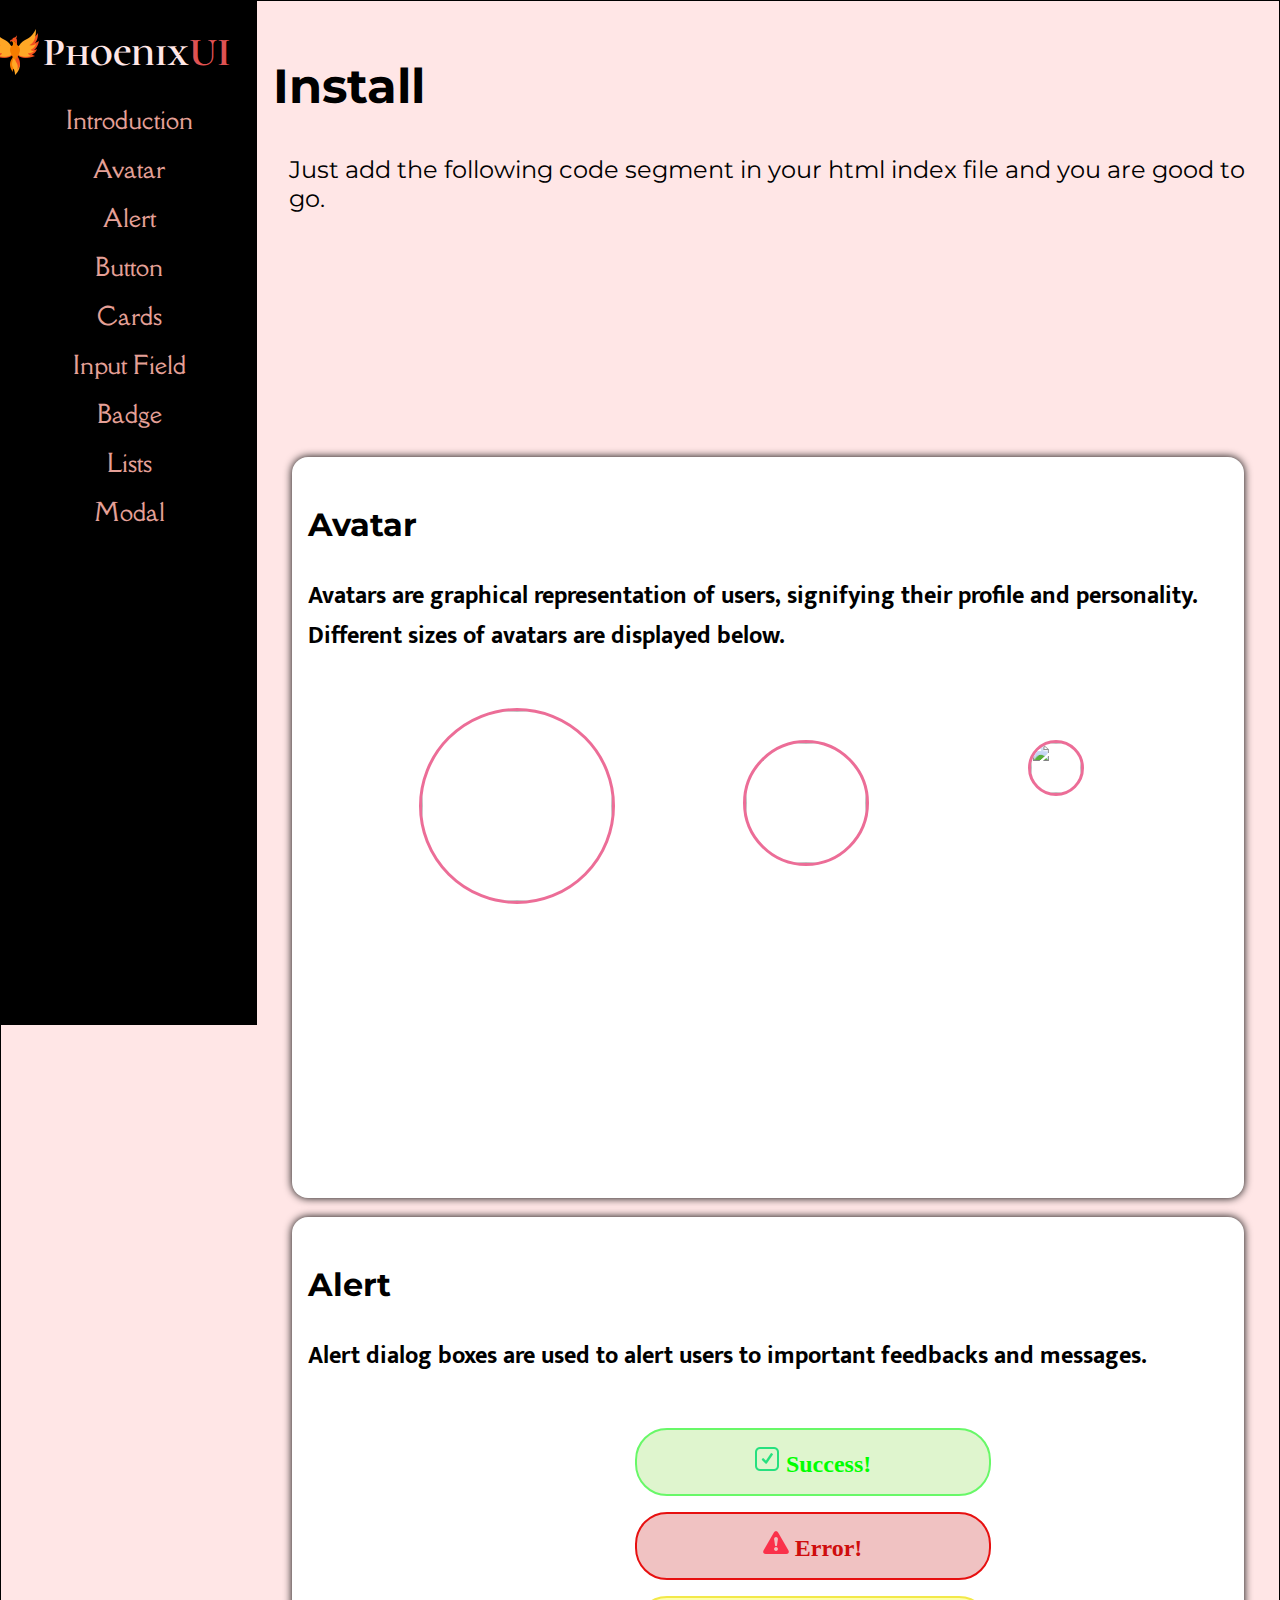
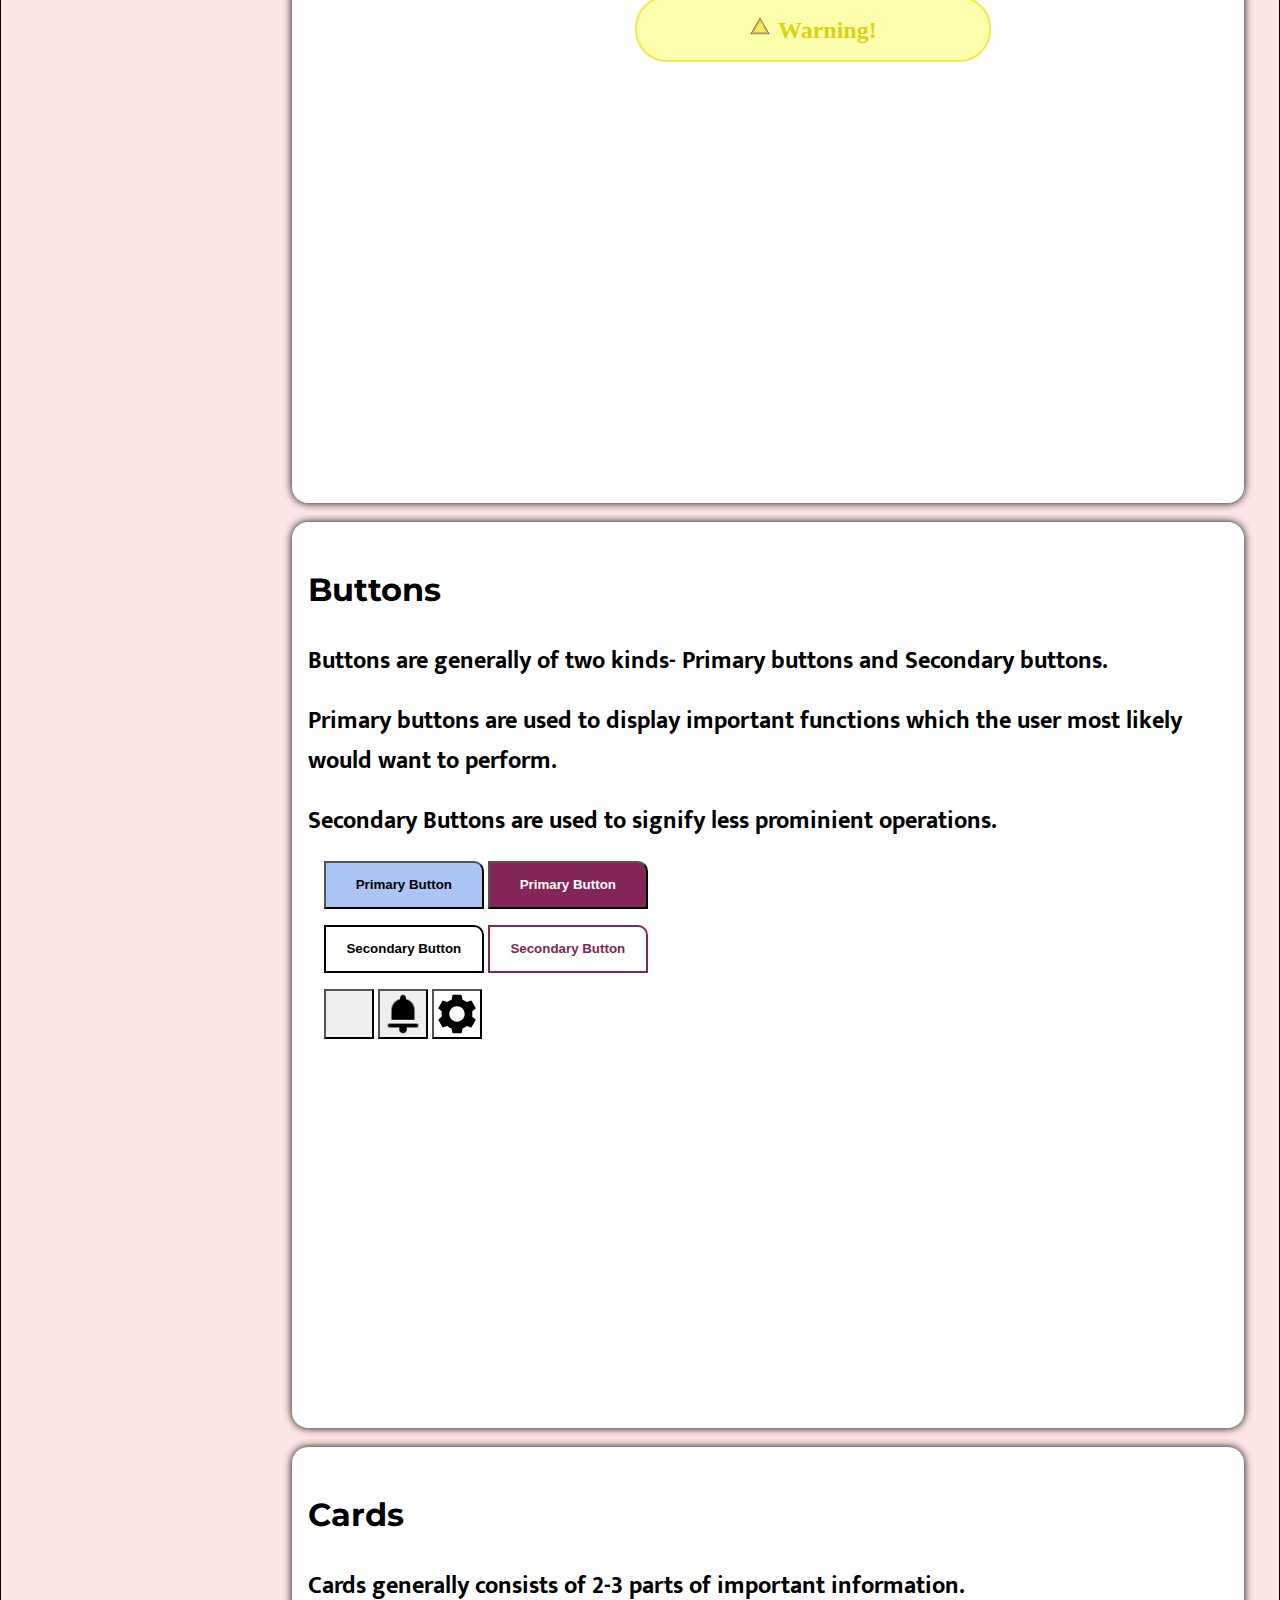
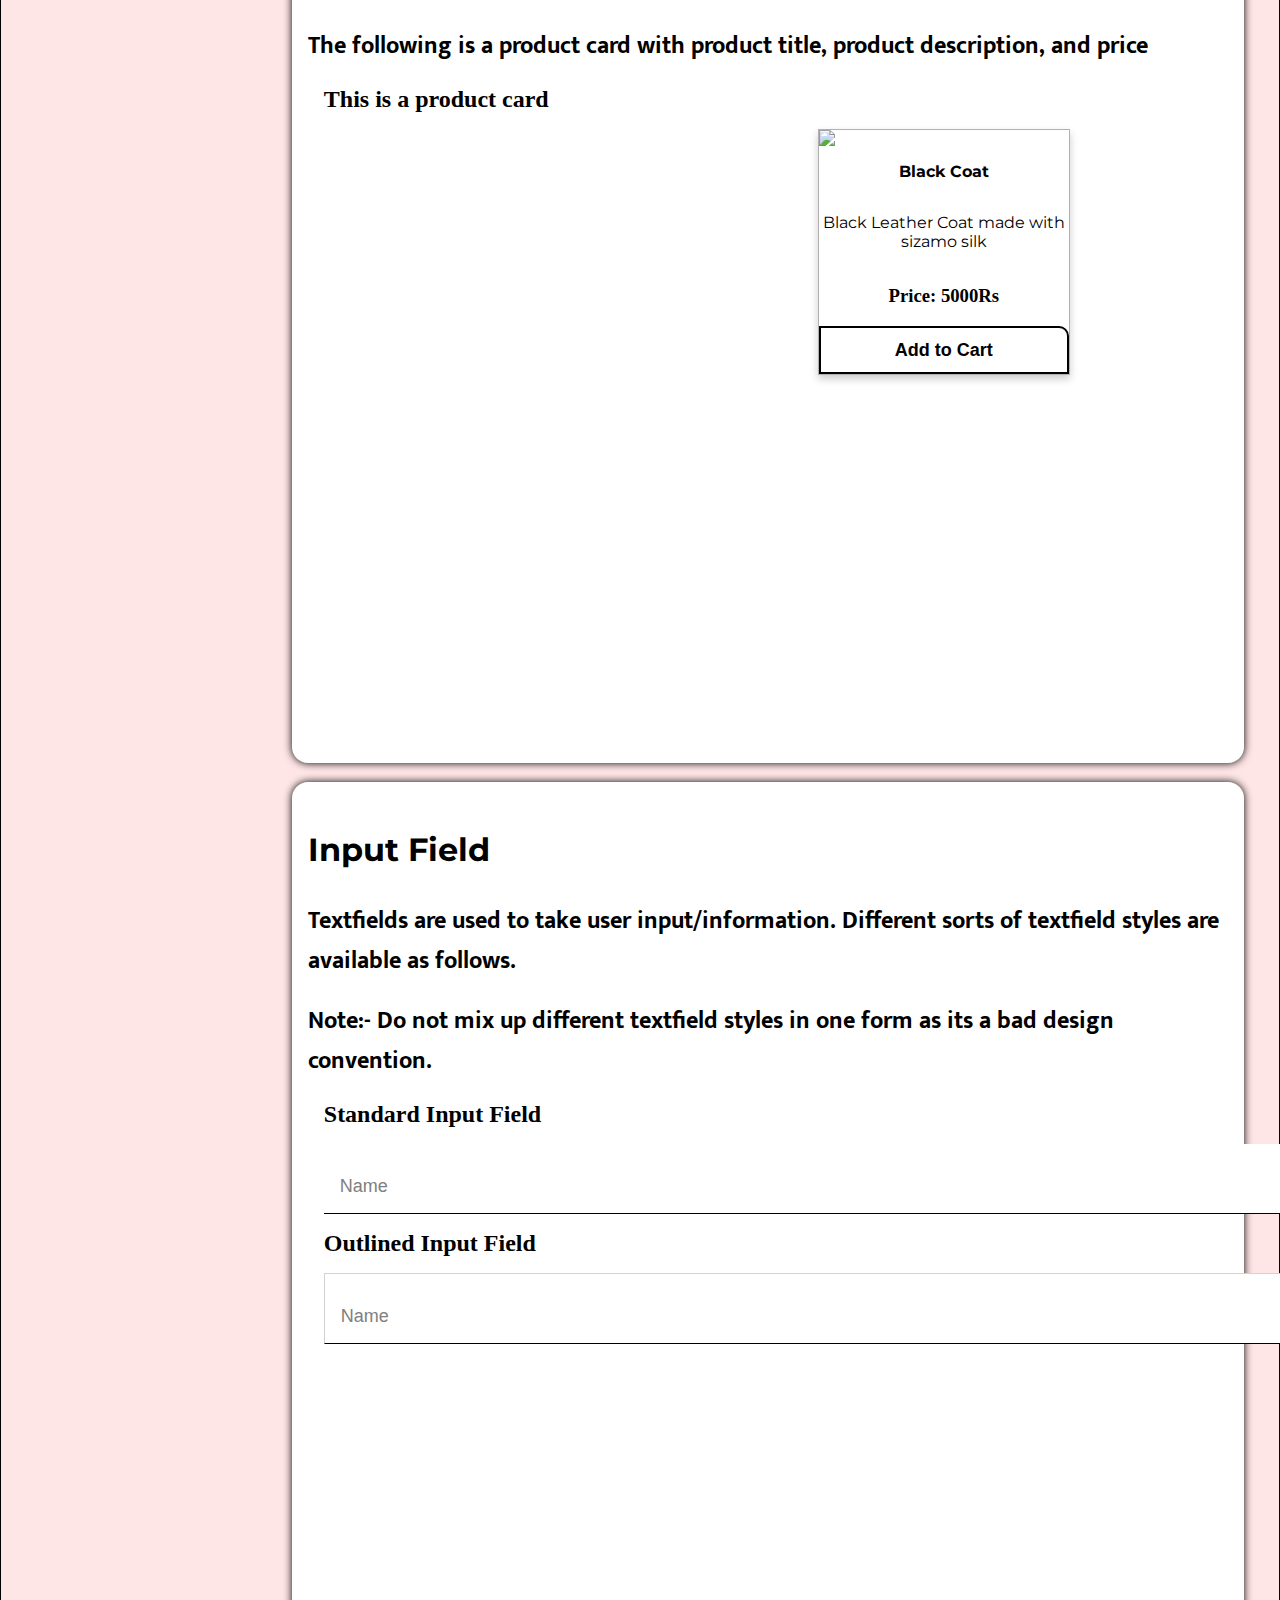
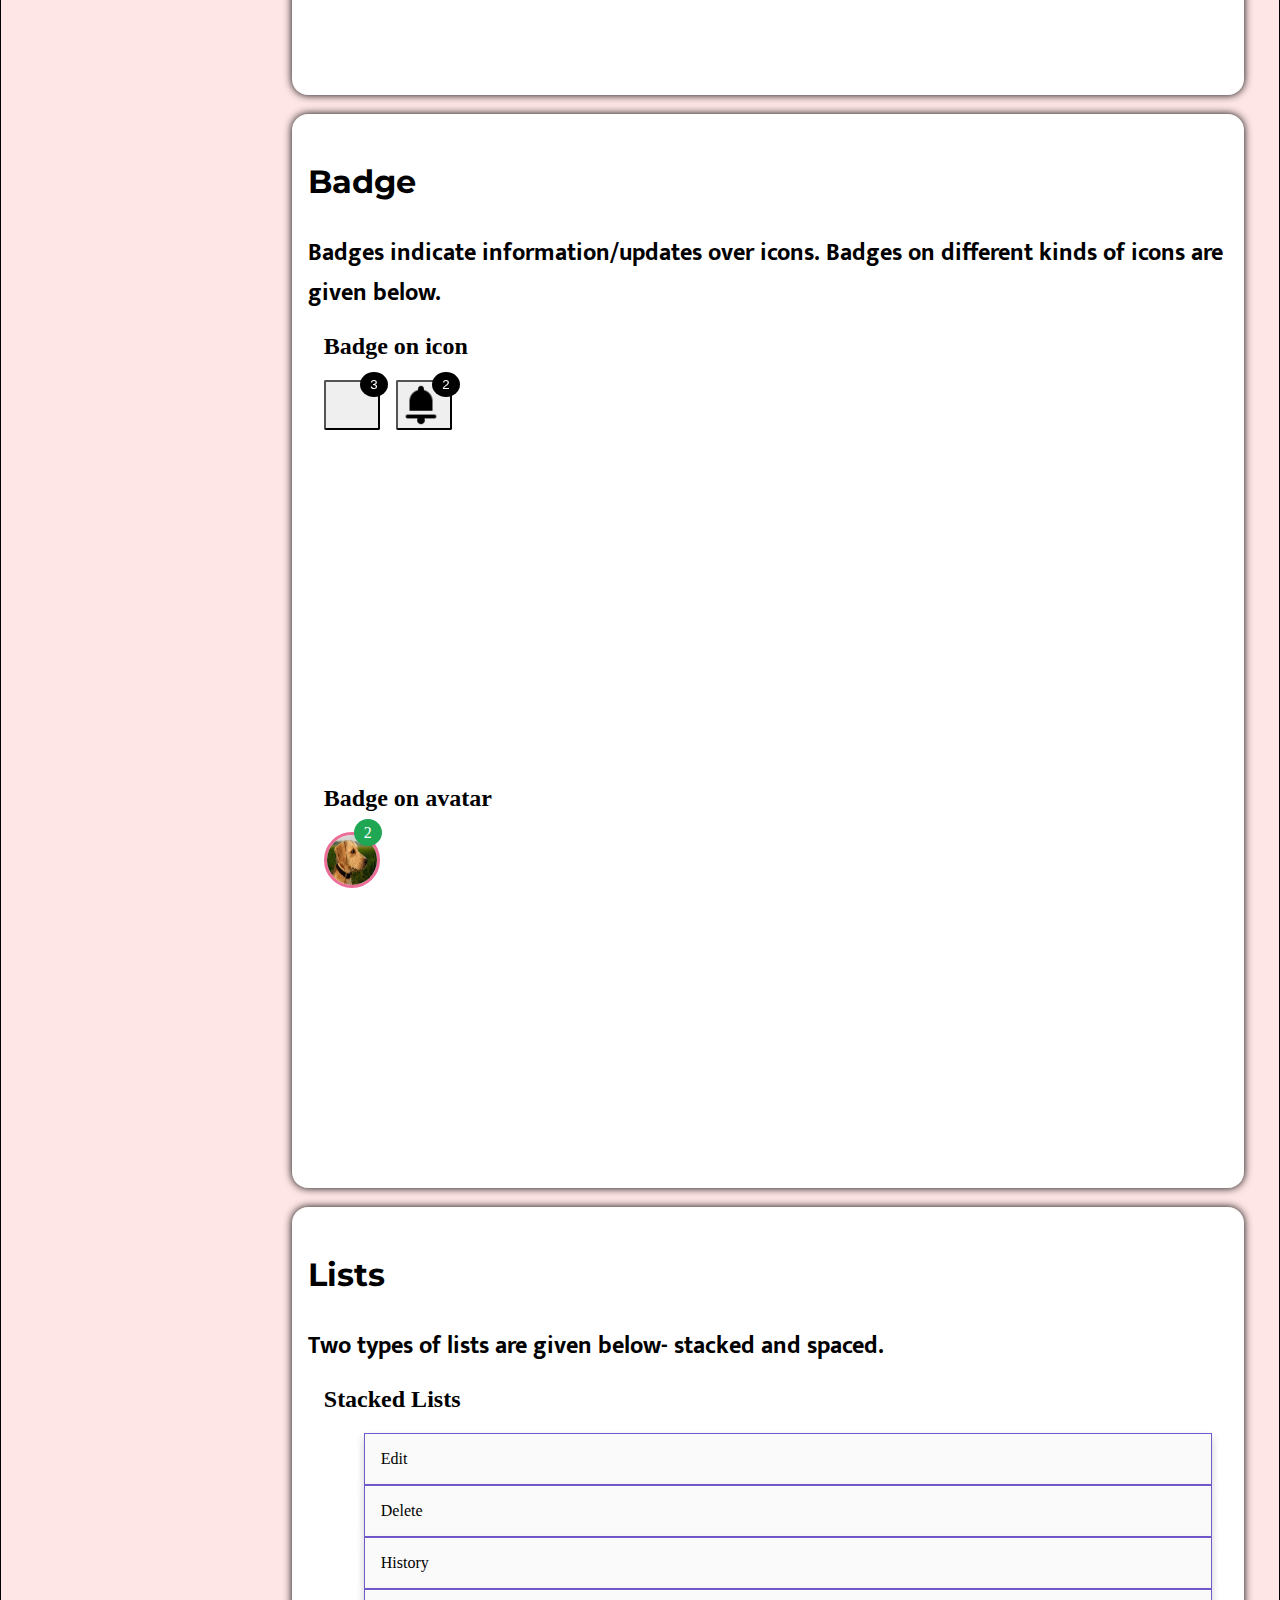
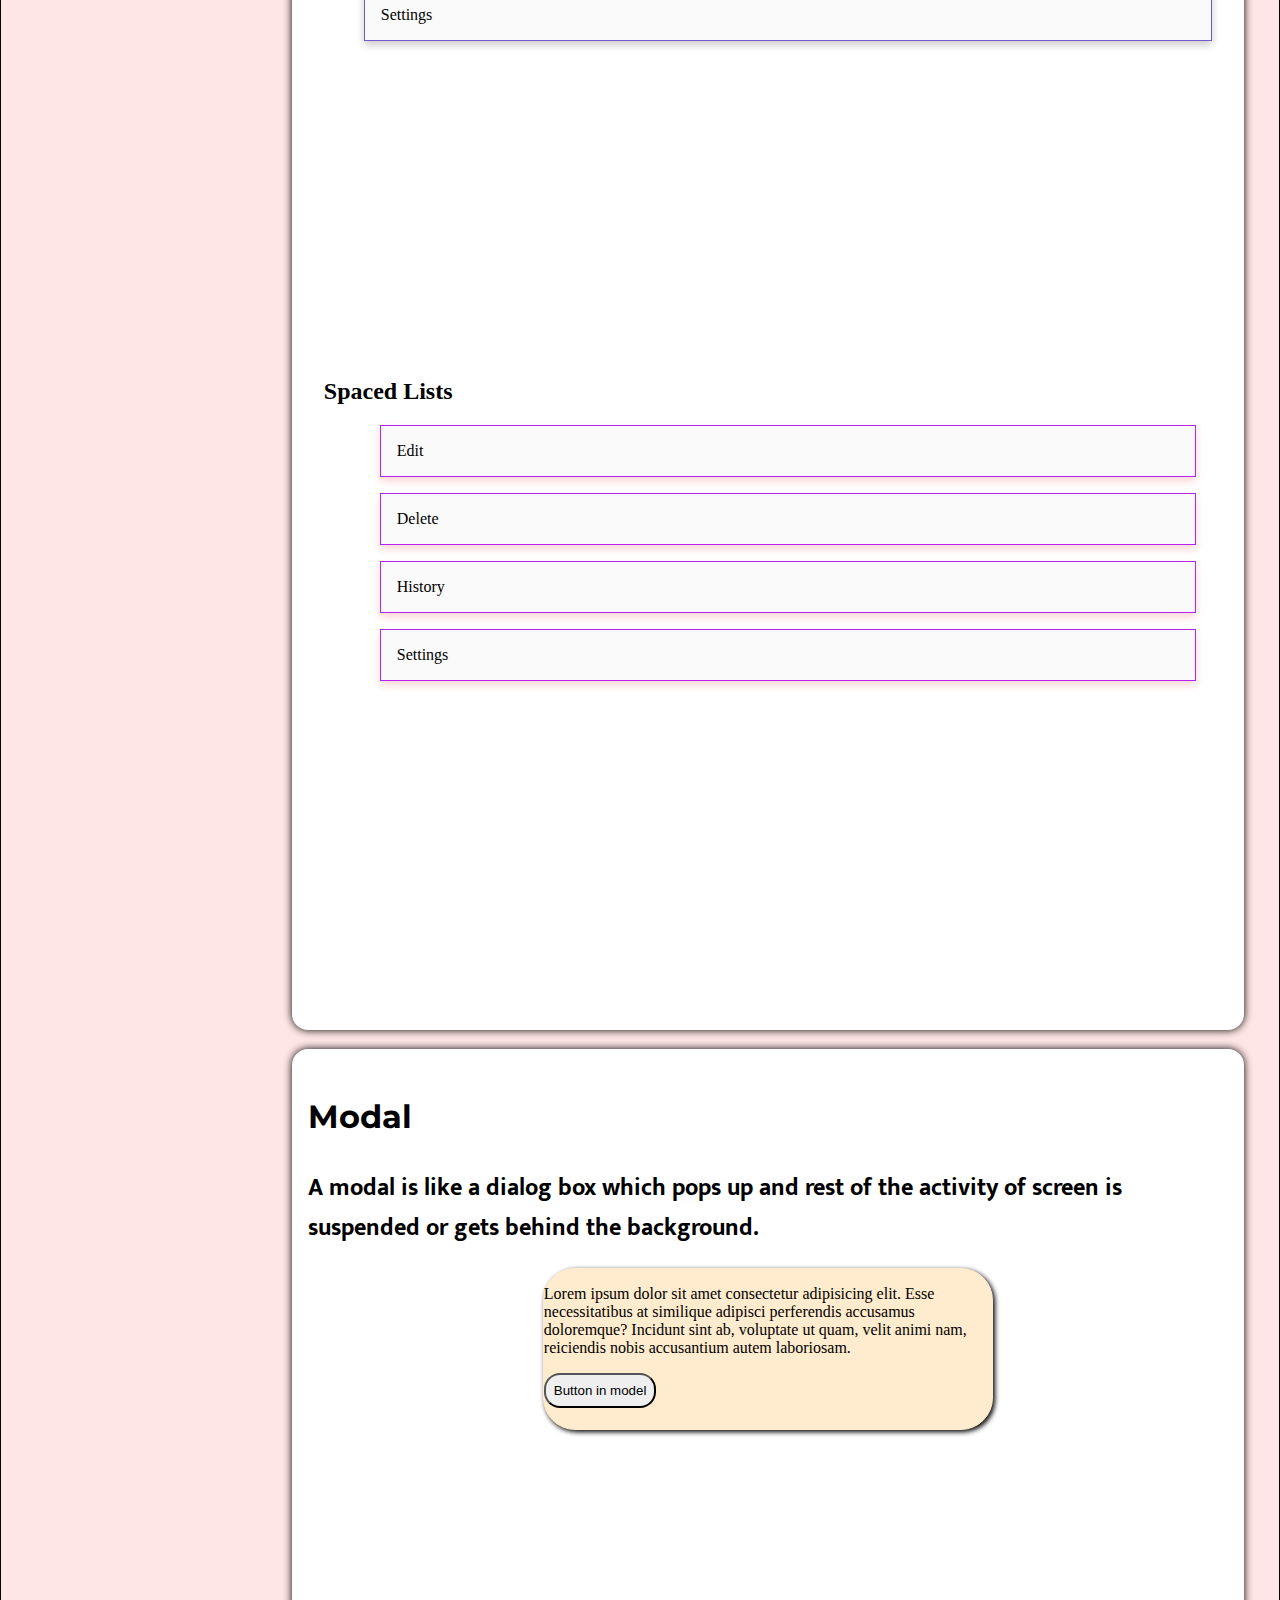
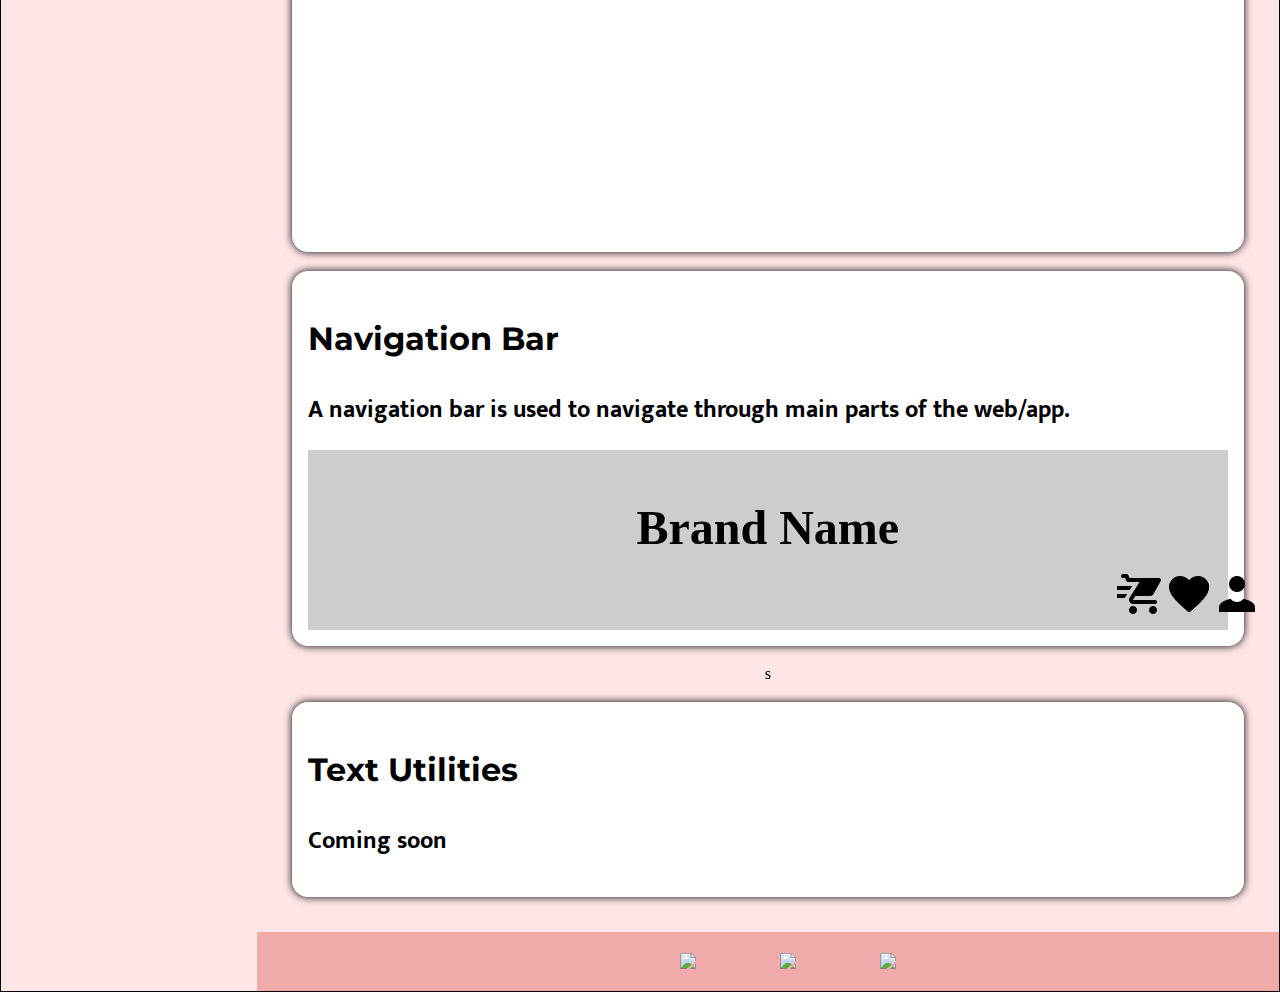
==== commit eb92ab83: "Nav Bar added" ====
--- a/index.html
+++ b/index.html
@@ -18,8 +18,17 @@
 
 <link rel="preconnect" href="https://fonts.gstatic.com">
 <link href="https://fonts.googleapis.com/css2?family=Della+Respira&display=swap" rel="stylesheet">
+
+<link rel="preconnect" href="https://fonts.gstatic.com">
+<link href="https://fonts.googleapis.com/css2?family=Montserrat:wght@200;300&display=swap" rel="stylesheet">
+
+<link rel="preconnect" href="https://fonts.gstatic.com">
+<link href="https://fonts.googleapis.com/css2?family=Mukta:wght@200&display=swap" rel="stylesheet">
+
+
 </head>
-<body>
+<body style="  background-color: var(--libprimarycolor);
+margin:0px;">
     <div class="wrapper"> 
         
 
@@ -40,24 +49,32 @@
         </nav>
 
         <main>
-            <a id="introduction"><h2 style="font-size: 3rem;  color:black;text-align: left;">Install</h2></a>
-            <div style="font-size: 1.5rem;">This component library could be used by importing the necessary tags. Lorem ipsum dolor sit amet consectetur adipisicing elit. Provident, consequatur! Ipsam, debitis quas tenetur suscipit, corporis perferendis ipsa dolorum eaque eum, vitae necessitatibus dolores nam. Nesciunt tempora quis explicabo sed?</div>
-
-            <div class="cardview">
-            <a id="avatar"><h3 style="font-size: 2rem;">Avatar</h3></a>
-            <h2>Avatars are graphical representation of users, signifying their profile and personality. Different sizes of avatars are displayed below.</h2>
+            <a id="introduction"><h2 style="font-size: 3rem;  color:black;text-align: left; font-family: 'Montserrat', 'sans-serif';">Install</h2></a>
+            <div style="font-size: 1.5rem; text-align: left; font-family: 'Montserrat','sans-serif'; margin: 1rem;">Just add the following code segment in your html index file and you are good to go.</div>
+            <div><iframe
+                src="https://carbon.now.sh/embed/tGmrMHDJyUkg0Qs64yVK"
+                style="width: 766px; height: 205px; border:0; transform: scale(1); overflow:hidden;"
+                sandbox="allow-scripts allow-same-origin">
+              </iframe></div>
+            <div class="cardview">
+            <a id="avatar"><h3 class="subtitle">Avatar</h3></a>
+            <h2 class="description">Avatars are graphical representation of users, signifying their profile and personality. Different sizes of avatars are displayed below.</h2>
             <div style="align-content: center;">
             <div class="avatar-container" >
-                <img class="avatar-lg" src="dogprofile.jpg" style="margin:2rem;margin-left:25%" >
-                <img class="avatar-md" src="dogprofile.jpg" style="margin:2rem"> 
-                <img class="avatar-sm" src="dogprofile.jpg" style="margin:2rem">
-
-            </div>
-            <iframe
+                <img class="avatar-lg" src="https://imgmedia.lbb.in/media/2021/01/60055a9a8d54503154eff05a_1610963610550.jpg">
+                <img class="avatar-md" src="https://imgmedia.lbb.in/media/2021/01/60055a9a8d54503154eff05a_1610963610550.jpg" style="margin:2rem"> 
+                <img class="avatar-sm" src="https://imgmedia.lbb.in/media/2021/01/60055a9a8d54503154eff05a_1610963610550.jpg" style="margin:2rem">
+
+            </div>
+
+            <div style="text-align: center;">
+                <iframe
             src="https://carbon.now.sh/embed/2vUoAuYdHXGYD6U7dgZA"
             style="width: 80%; height: 242px; border:0; transform: scale(1); overflow:hidden;"
             sandbox="allow-scripts allow-same-origin">
           </iframe>
+            </div>
+            
 
            </div>
         </div>
@@ -65,8 +82,8 @@
         
 
             <div class="cardview">
-            <a id="alert"><h3 style="font-size: 2rem;">Alert</h3></a>
-            <h2>Alert dialog boxes are used to alert users to important feedbacks and messages.</h2>
+            <a id="alert"><h3 class="subtitle">Alert</h3></a>
+            <h2 class="description">Alert dialog boxes are used to alert users to important feedbacks and messages.</h2>
             <div class="alert-holder">
                 <div class="alert-successful" style="margin: 1rem;
                 margin-left:35%">
@@ -80,11 +97,14 @@
                  margin-left:35%">
                     <span class="alert-text"><img src="[data-uri]"/> Warning!</span>
                  </div>
-                 <iframe
-                 src="https://carbon.now.sh/embed/DaLXXzPbKqHQLePSfAZ7"
-                 style="width: 80%; height: 389px; border:0; transform: scale(1); overflow:hidden;"
-                 sandbox="allow-scripts allow-same-origin">
-               </iframe>
+                 <div style="text-align: center;">
+                    <iframe
+                    src="https://carbon.now.sh/embed/DaLXXzPbKqHQLePSfAZ7"
+                    style="width: 80%; height: 389px; border:0; transform: scale(1); overflow:hidden;"
+                    sandbox="allow-scripts allow-same-origin">
+                  </iframe>
+                 </div>
+                
 
 
             </div>
@@ -92,11 +112,11 @@
 
             
             <div id="button" class="cardview">
-           <a><h3 name="Buttons" style="font-size: 2rem;">Buttons</h3></a> 
-           <h2>Buttons are generally of two kinds- Primary buttons and Secondary buttons.</h2>
-            <h2>Primary buttons are used to 
+           <a><h3 class="subtitle" name="Buttons" style="font-size: 2rem;">Buttons</h3></a> 
+           <h2 class="description">Buttons are generally of two kinds- Primary buttons and Secondary buttons.</h2>
+            <h2 class="description">Primary buttons are used to 
                 display important functions which the user most likely would want to perform.</h2> 
-            <h2> Secondary
+            <h2 class="description"> Secondary
                 Buttons are used to signify less prominient operations.
            </h2>
             <div>
@@ -115,18 +135,22 @@
                     <button type="image" class=icon-setting></button>
                 </div>
              </div>
-             <iframe
+             <div style="text-align: center;">
+                <iframe
              src="https://carbon.now.sh/embed/uCv9J4D3cHrX5OJFQcqe"
              style="width: 80%; height: 352px; border:0; transform: scale(1); overflow:hidden;"
              sandbox="allow-scripts allow-same-origin">
            </iframe>
+
+             </div>
+             
             </div>
           </div>
              
             <div class="cardview">
-             <a id="cards"><h3 style="font-size: 2rem;">Cards</h3></a>
-             <h2>Cards generally consists of 2-3 parts of important information.</h2>
-             <h2>The following is a product card with product title, product description, and price</h2>
+             <a id="cards"><h3 class="subtitle" >Cards</h3></a>
+             <h2 class="description">Cards generally consists of 2-3 parts of important information.</h2>
+             <h2 class="description">The following is a product card with product title, product description, and price</h2>
                 <div class="cards-holder">
                     <h2 style="margin:1rem">This is a product card</h2>
                     <div class="vertical-card" style="margin:1rem;margin-left: 40%;">
@@ -137,19 +161,22 @@
                         <button class="secondary-button-blue"><span class="product-card-text">Add to Cart</span></button>
                     </div>
 
+                    <div style="text-align: center;">
                     <iframe
                     src="https://carbon.now.sh/embed/BYSR45WwbdmkXZwiOdqn"
                     style="width: 80%; height: 352px; border:0; transform: scale(1); overflow:hidden;"
                     sandbox="allow-scripts allow-same-origin">
                   </iframe>
+                  </div>
+
                     
                 </div>
               </div>
                 
               <div class="cardview">
-             <a id="inputfield"><h3 style="font-size: 2rem;">Input Field</h3></a>
-             <h2>Textfields are used to take user input/information. Different sorts of textfield styles are available as follows.</h2>
-            <h2>Note:- Do not mix up different textfield styles in one form as its a bad design convention.</h2>
+             <a id="inputfield"><h3 class="subtitle" >Input Field</h3></a>
+             <h2 class="description">Textfields are used to take user input/information. Different sorts of textfield styles are available as follows.</h2>
+            <h2 class="description">Note:- Do not mix up different textfield styles in one form as its a bad design convention.</h2>
              <h2 style="margin:1rem">Standard Input Field</h2>
                 <div class="inputtext-holder" style="margin:1rem;">
                     <input class="input-standard"type="text" placeholder="Name" >
@@ -159,23 +186,25 @@
                 <div class="inputtext-holder" style="margin:1rem;">
                     <input class="input-outlined"type="text" placeholder="Name" >
                 </div>   
-
+                
+                <div style="text-align: center;">
                 <iframe
                     src="https://carbon.now.sh/embed/zmYHbXmD2jAG3TlgYFDk"
                     style="width: 80%; height: 315px; border:0; transform: scale(1); overflow:hidden;"
                     sandbox="allow-scripts allow-same-origin">
                 </iframe>
+                </div>
             </div>
                 
             <div id="badge" class="cardview">
-            <a><h3 style="font-size: 2rem;">Badge</h3></a>
-            <h2>Badges indicate information/updates over icons. Badges on different kinds of icons are given below.</h2>
+            <a><h3 class="subtitle">Badge</h3></a>
+            <h2 class="description">Badges indicate information/updates over icons. Badges on different kinds of icons are given below.</h2>
                 <div>
                    
                    <div style="margin:1rem">
                     <h2>Badge on icon</h2>
                     
-                        <div style="display: flex; column-gap: 1rem;justify-content: center;margin-bottom: 1rem;">
+                        <div style="display: flex; column-gap: 1rem;justify-content: flex-start;margin-bottom: 1rem;">
                             <button type="image"  class="notification icon-cart">
                                 <span class=badge-icon>3</span>
                                  </button>
@@ -186,31 +215,40 @@
 
                         </div>
                         
+                        <div style="text-align: center;">
                         <iframe
                              src="https://carbon.now.sh/embed/yYbwUJjFy0TrPXtGwZTo"
                              style="width: 80%; height: 315px; border:0; transform: scale(1); overflow:hidden;"
                              sandbox="allow-scripts allow-same-origin">
                         </iframe>
+                        </div>
+
                     <h2>Badge on avatar</h2>
                         <div>
                             <div>
                                 <img class="avatar-sm" src="dogprofile.jpg">
                                 <span class="badge-avatar">2</span> 
                             </div>
+                            <div style="text-align: center;">
                             <iframe
                                 src="https://carbon.now.sh/embed/fpY9VIibygO6Lptf26y8"
                                 style="width: 80%; height: 260px; border:0; transform: scale(1); overflow:hidden;"
                                 sandbox="allow-scripts allow-same-origin">
                             </iframe>
+                            <div style="text-align: center;">
                         </div>
                         
                     </div>
                 </div>
                 </div>
+                </div>
+                </div>
+
+
                 
                 <div class="cardview">
-            <a id="lists"><h3 style="font-size: 2rem;">Lists</h3></a>
-            <h2>Two types of lists are given below- stacked and spaced. </h2>
+            <a id="lists"><h3 class="subtitle">Lists</h3></a>
+            <h2 class="description">Two types of lists are given below- stacked and spaced. </h2>
             <div>
                 <div style="margin:1rem">
                     <h2>Stacked Lists</h2>
@@ -221,6 +259,14 @@
                             <li>History</li>
                             <li>Settings</li>
                         </ul>
+
+                        <div style="text-align: center;">
+                        <iframe
+                         src="https://carbon.now.sh/embed/yC9n8eYc6WjBGaXP9erp"
+                         style="width: 50%; height: 297px; border:0; transform: scale(1); overflow:hidden;"
+                         sandbox="allow-scripts allow-same-origin">
+                        </iframe>
+                         </div>
                     </div>
                     <h2>Spaced Lists</h2>
                     <div>
@@ -231,27 +277,68 @@
                             <li>Settings</li>
                         </ul>
                     </div>
-                </div>
-            </div>
-            </div>
-
-
-            <div class="cardview">
-            <a id="modal"><h3 style="font-size: 2rem;">Modal</h3></a>
-            <h2>A modal is like a dialog box which pops up and rest of the activity of screen is suspended or gets behind the background.</h2>
+                    <div style="text-align: center;">
+                        <iframe
+                        src="https://carbon.now.sh/embed/K6NpXg2oAwfPiJCQsu56"
+                        style="width: 80%; height: 297px; border:0; transform: scale(1); overflow:hidden;"
+                        sandbox="allow-scripts allow-same-origin">
+                      </iframe>
+                    </div>
+                </div>
+            </div>
+            </div>
+
+
+            <div class="cardview">
+            <a id="modal"><h3 class="subtitle">Modal</h3></a>
+            <h2 class="description">A modal is like a dialog box which pops up and rest of the activity of screen is suspended or gets behind the background.</h2>
             <div>
                 <div class="modal">
                    <p>Lorem ipsum dolor sit amet consectetur adipisicing elit. Esse necessitatibus at similique adipisci perferendis accusamus doloremque? Incidunt sint ab, voluptate ut quam, velit animi nam, reiciendis nobis accusantium autem laboriosam.</p> 
                    <button class="model-button">Button in model</button>
                 </div>
-            </div>
-            </div>
-
-            <a id="textutilities"><h3 style="font-size: 2rem;">Text Utilities</h3></a>
-
+            </div>        
+            
+            <div style="text-align: center;">
+                <iframe
+                 src="https://carbon.now.sh/embed/h7fzXBmMxsqyGmKuJBPw"
+                style="width: 1024px; height: 370px; border:0; transform: scale(1); overflow:hidden;margin: 1rem;"
+                sandbox="allow-scripts allow-same-origin">
+                </iframe>
+            </div>
+
+            </div>
+
+            <div class="cardview">
+                <a id="navbar"><h3 class="subtitle">Navigation Bar</h3></a>
+                <h2 class="description">A navigation bar is used to navigate through main parts of the web/app.</h2>
+                <nav class="navbar">
+                    <h1 class="navbar-brand">Brand Name</h1>
+                    <div class="navbar-icon-holder">
+                        <a  href="/" class="navbar-icon-cart"><img src="[data-uri]"/> </a>
+                        <a href="/"  class="navbar-icon-wishlist"><img src="[data-uri]"/></a>
+                        <a href="/"><img src="[data-uri]"/></a>
+                    </div>
+                   
+                </nav>
+            </div>
+            s
+
+            <div class="cardview">
+                <a id="textutilities"><h3 class="subtitle">Text Utilities</h3></a>
+                <h2 class="description">Coming soon</h2>
+                
+            </div>
+           
 
         </main>
-        <footer>Footer</footer>
+        <footer>
+            <ul style="text-align: center;" class="social-links list-non-bullet">
+                <li class="list-item-inline"><a class="link primary-link" href="https://github.com/AdityaNair102001"><img src="https://img.icons8.com/windows/32/000000/github.png"/></a></li>
+               <li class="list-item-inline"><a class="link primary-link" href="https://www.linkedin.com/in/aditya-nair-890530196/"><img src="https://img.icons8.com/android/24/000000/linkedin.png"/></a></li>
+                <li class="list-item-inline"><a class="link primary-link" href="https://twitter.com/AdityaN102001"><img src="https://img.icons8.com/metro/26/000000/twitter.png"/></a></li>
+            </ul>
+        </footer>
     </div>
     
 </body>
--- a/styles.css
+++ b/styles.css
@@ -28,8 +28,7 @@
 }
 
 body{
-    background-color: var(--libprimarycolor);
-    margin:0px;
+  
 }
 
 
@@ -46,10 +45,10 @@
     display: grid;
     grid-template-areas: "n m m"
                          "n m m"
-                         "f f f";
+                         "n f f";
     border: 1px solid black;
-    grid-template-columns: 0.7fr 2fr;
-    grid-template-rows: 0.1fr 2fr 0.05fr;
+    grid-template-columns: 0.7fr 2.8fr;
+    grid-template-rows: 0.1fr 2fr 0.005fr;
    
 }
 
@@ -74,11 +73,11 @@
     position: absolute;
      
      right: 12rem; 
-    /
-}
-
-
-.wrapper>nav{
+    
+}
+
+
+.navigation{
     grid-area:n ;
     background-color: black;
     list-style-type:none;
@@ -123,21 +122,32 @@
 
 .wrapper>footer{
     grid-area:f;
-    background-color: rgb(28, 255, 85);
+    background-color: rgb(241, 170, 170);
+    color: white;
+}
+
+
+.subtitle{
+    font-family:  'Montserrat', 'sans-serif';
+    font-size: 2rem;
+}
+
+.description{
+    font-family: 'Mukta', sans-serif;
 }
 
 
 .avatar-container{
     display: flex;
     align-content: flex-end;
-    justify-content: flex-start;
+    justify-content: space-evenly;
     column-gap: 1rem;
     padding:2rem;
 
 }
 
 .avatar-lg{
-    width: 190px; min-height: 190px; border-radius: 70%;border: rgb(236, 109, 151) 3px solid;
+    width: 190px; height: 190px; border-radius: 70%;border: rgb(236, 109, 151) 3px solid;
 }
 
 .avatar-md{
@@ -264,6 +274,7 @@
     background-image: url("https://img.icons8.com/material-two-tone/50/000000/shopping-cart-promotion.png");
     background-size: contain;
 }
+
 
 
 
@@ -464,4 +475,56 @@
       
       padding: 0.5rem;
       border-radius: 1rem;
-  }+      
+  }
+
+  .navbar{
+      height: 20vh;
+      width: 100%;
+      background-color: rgba(34, 33, 32, 0.226);
+      position: relative;
+
+  }
+
+  .navbar-brand{
+      text-align: center;
+      font-size: 3rem;
+      width: fit-content;
+      position: absolute;
+      top: 25%;
+      left: 50%;
+      transform: translate(-50%,-50%);
+     
+  }
+
+  .navbar-icon-holder{
+      display: flex;
+      justify-content: flex-start;
+      position:absolute;
+      left: 88%;
+      bottom:0.5rem
+  }
+
+  /* .navbar-icon-cart{
+      position:absolute;
+      left: 90%;
+      bottom:0.5rem
+  }
+
+  .navbar-icon-wishlist{
+    position:absolute;
+    left: 95%;
+    bottom:0.5rem
+  } */
+  
+
+
+.list-non-bullet{
+    list-style: none;
+}
+.list-item-inline{
+    display: inline;
+    padding: 0rem 0.5rem;
+    font-size: x-large;
+    margin: 2rem;
+}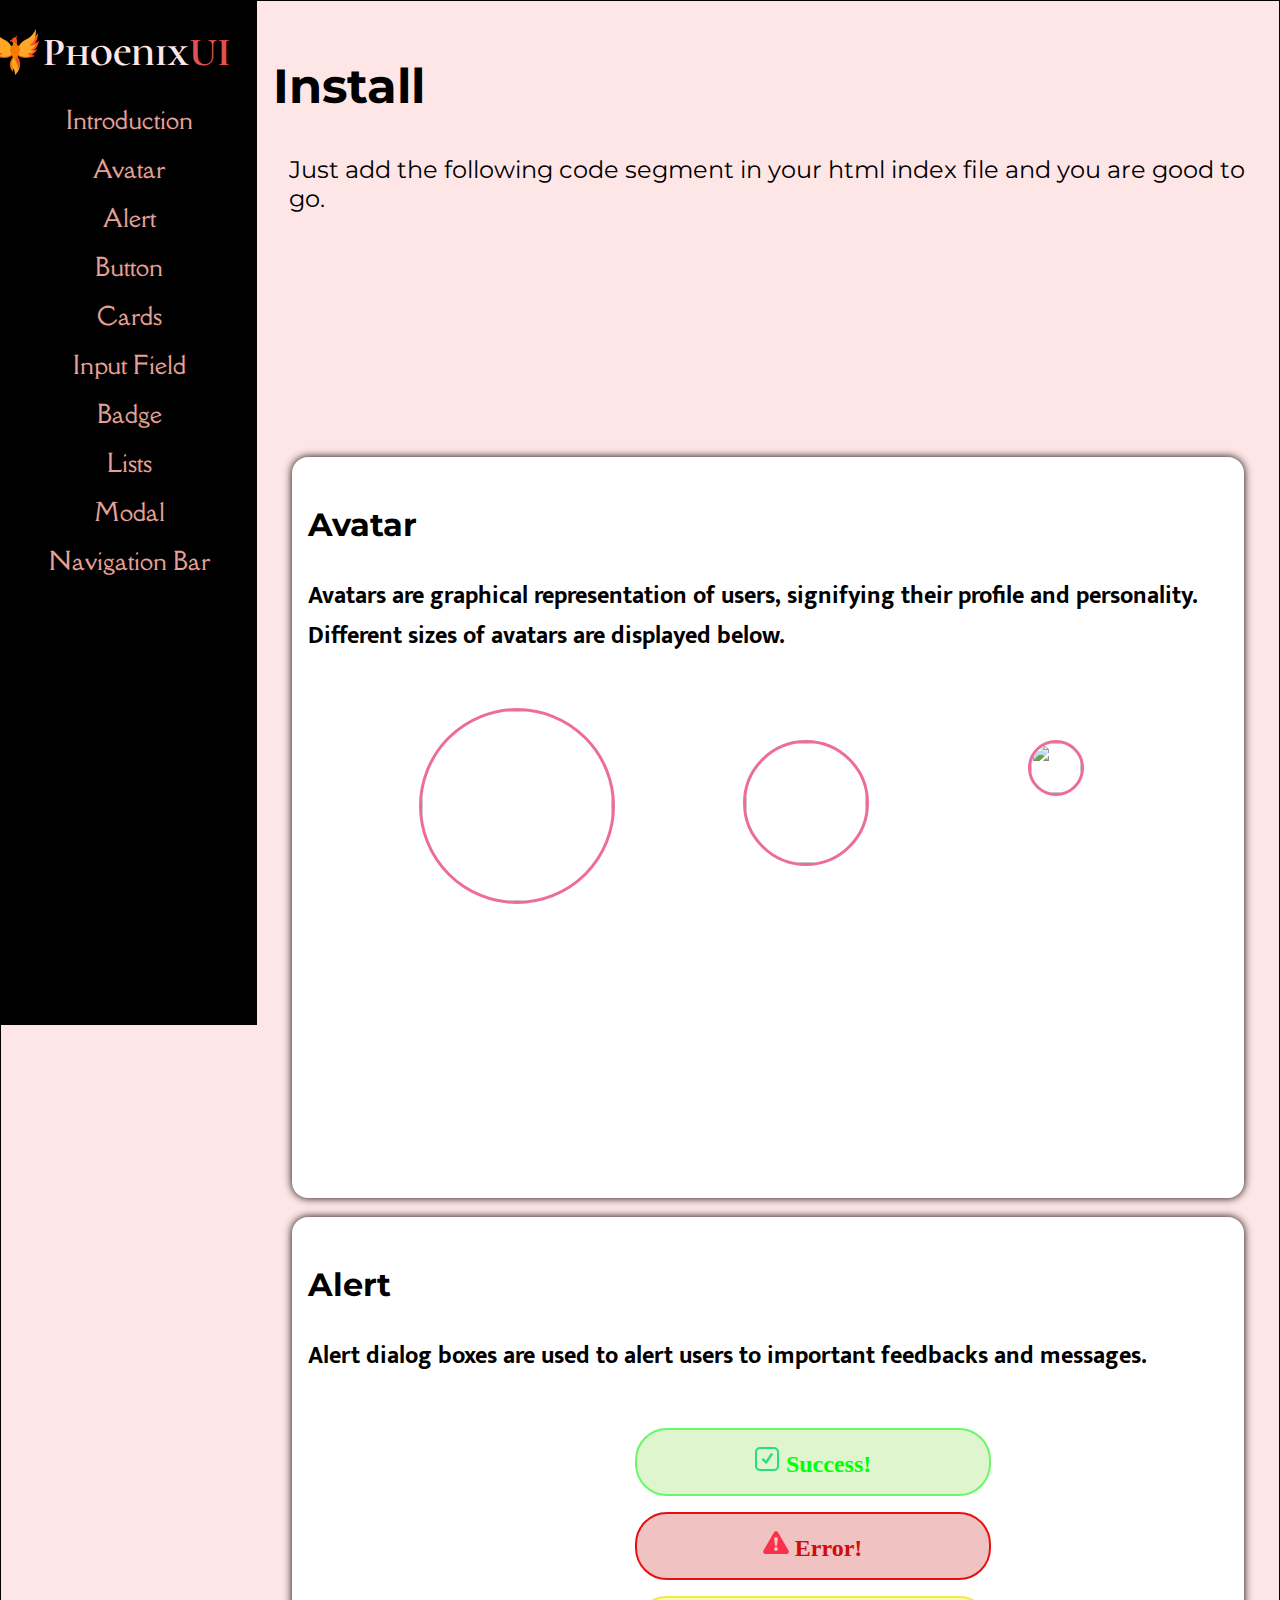
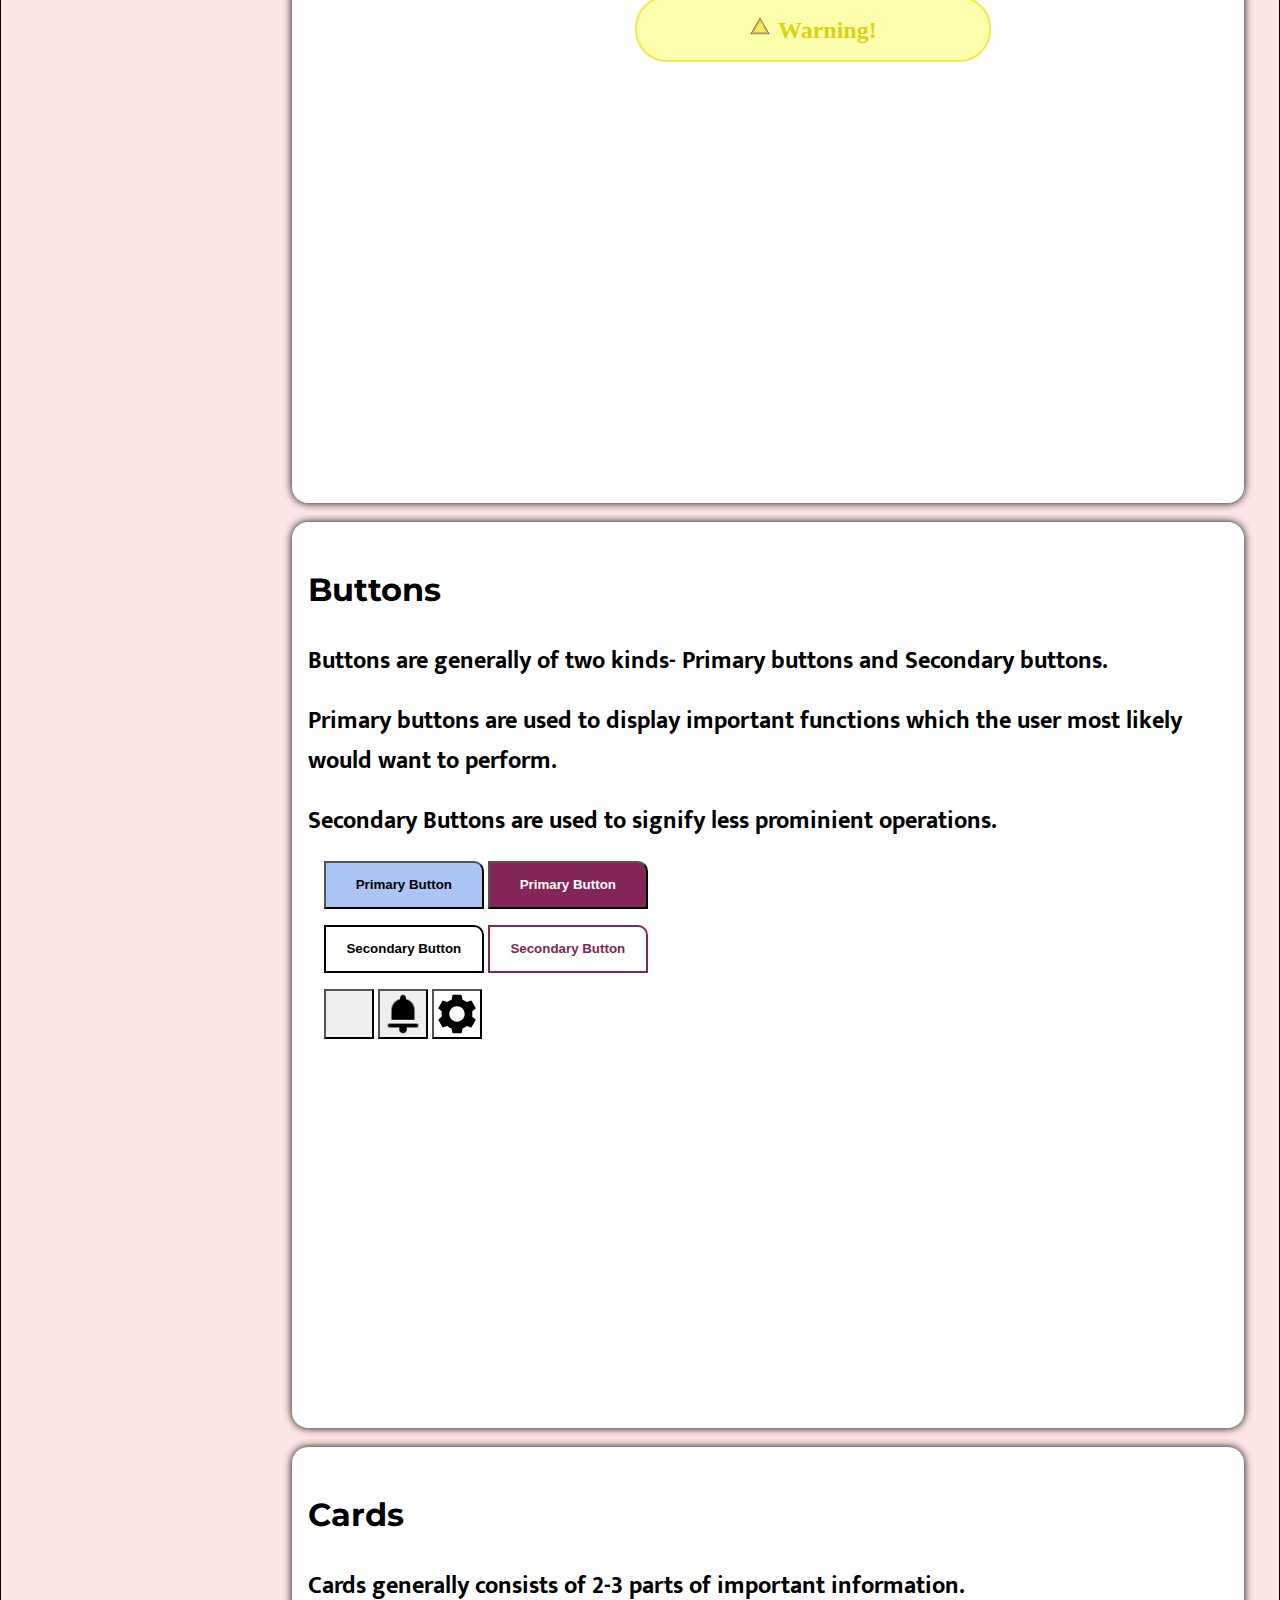
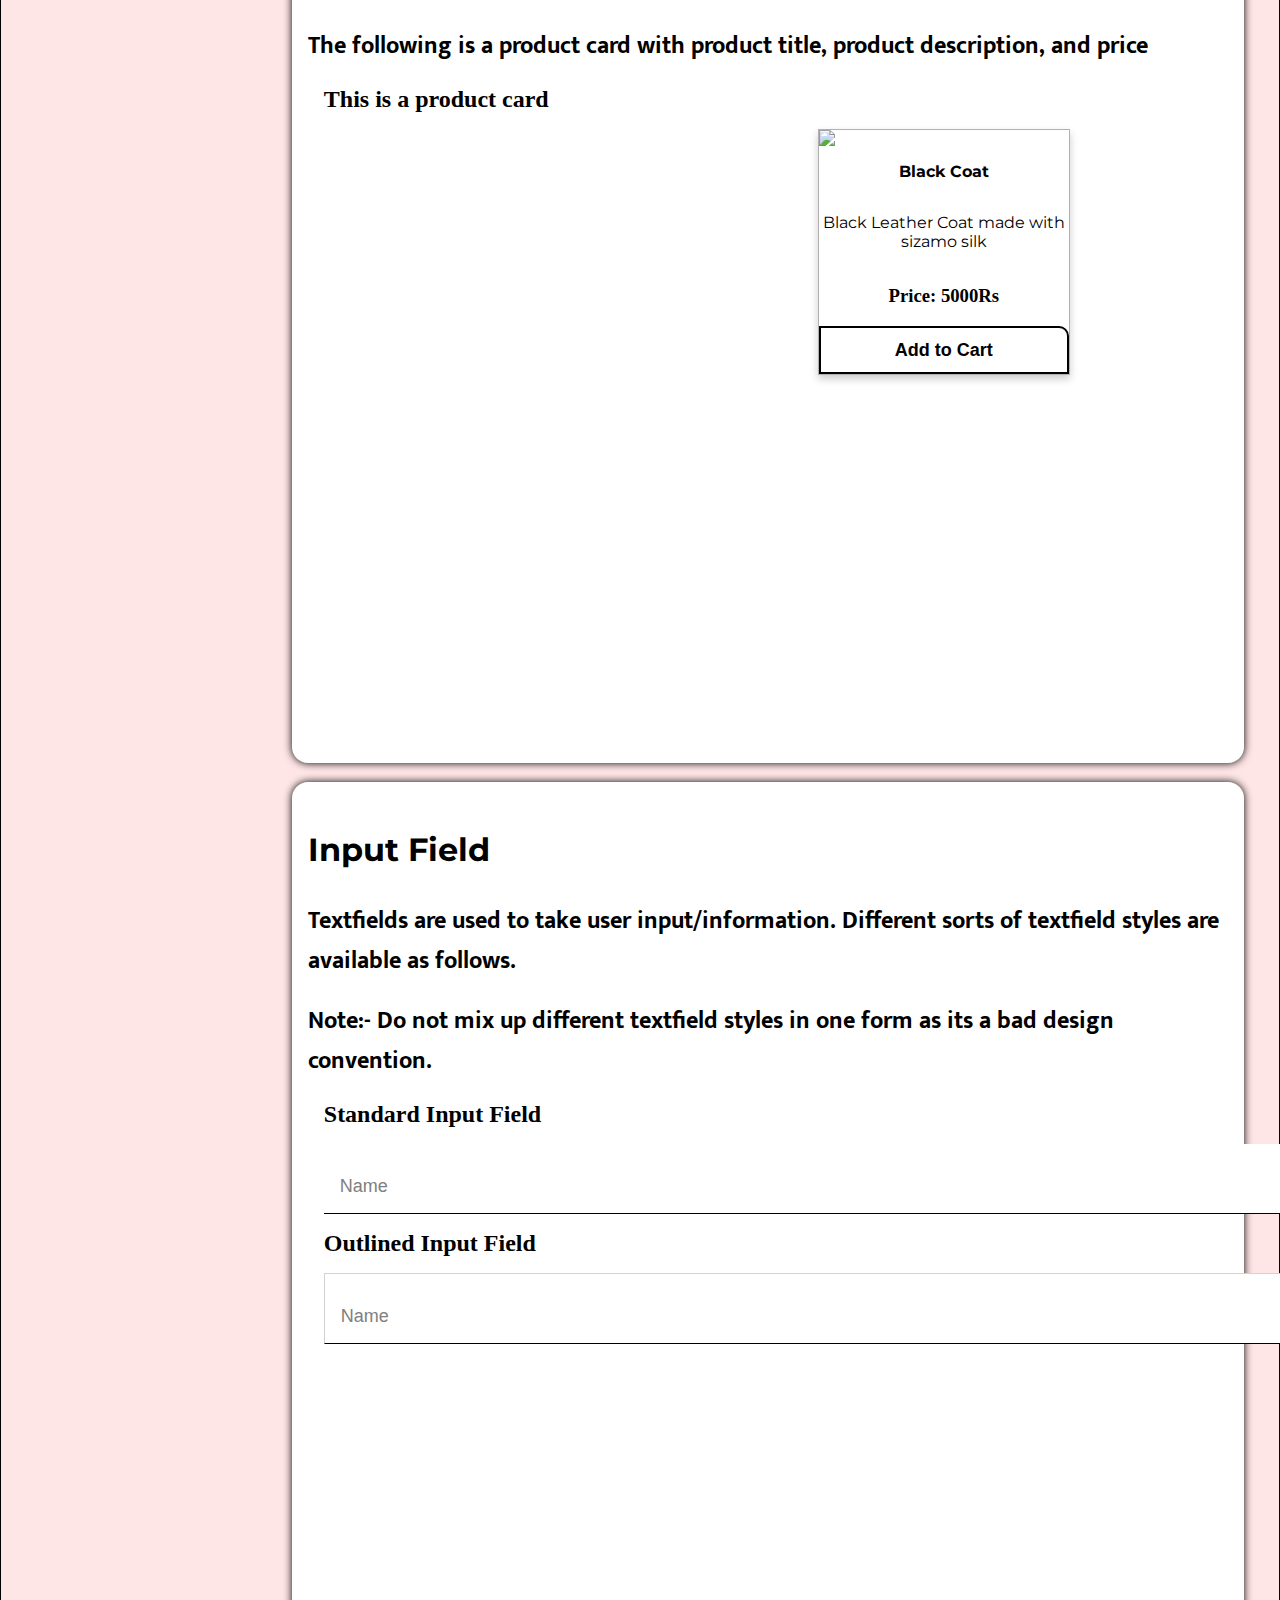
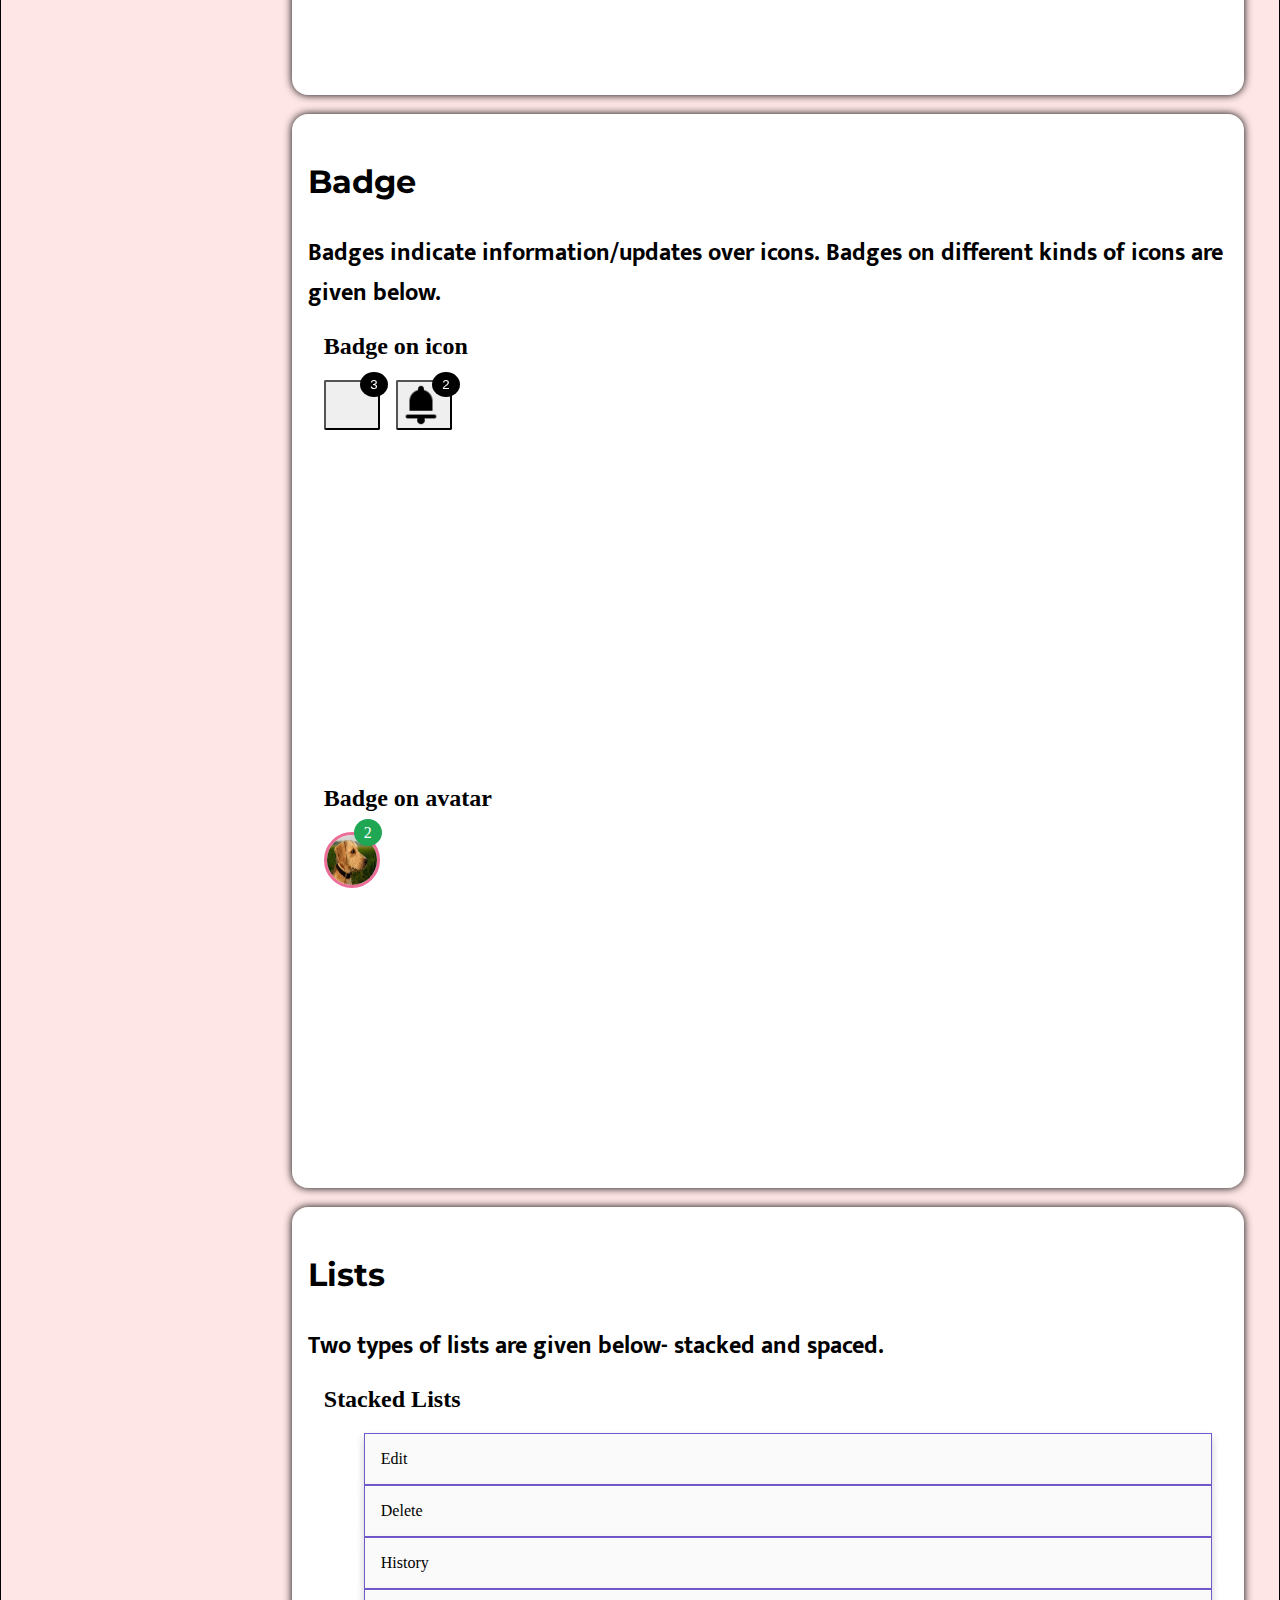
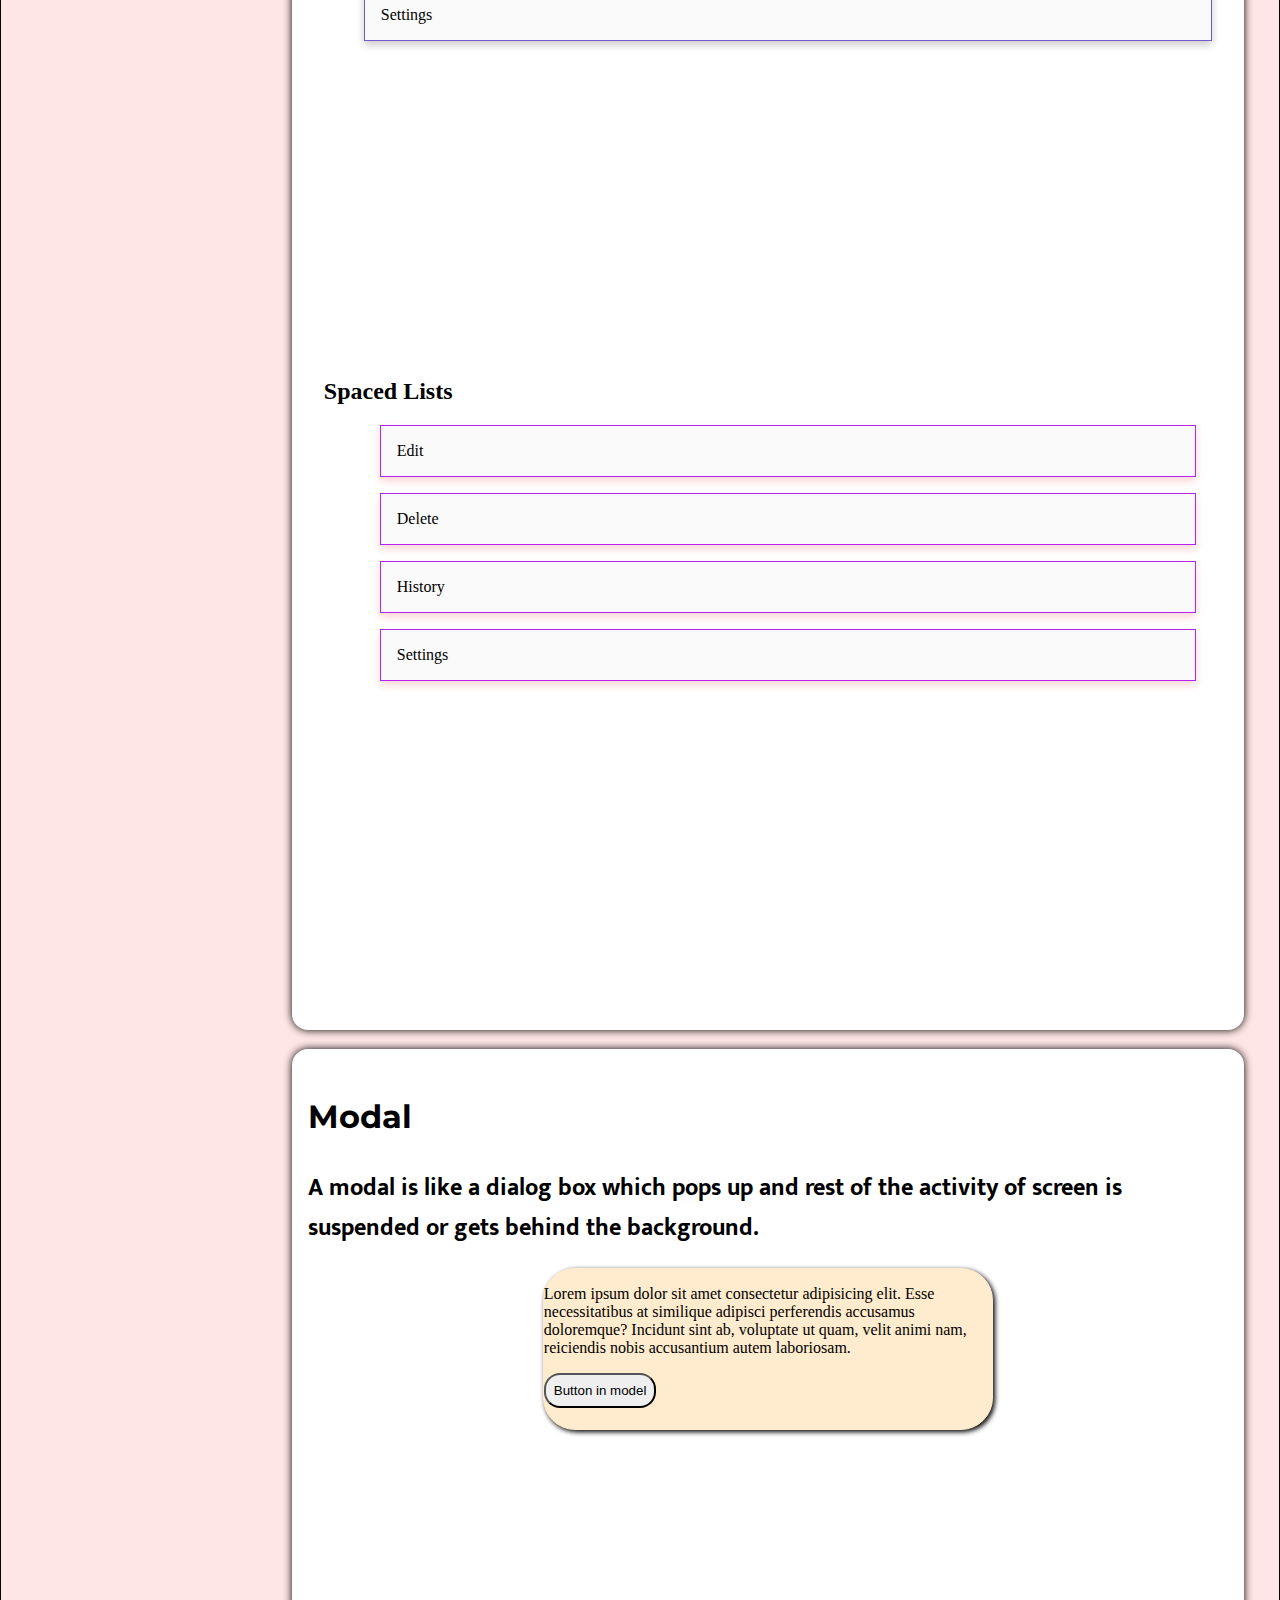
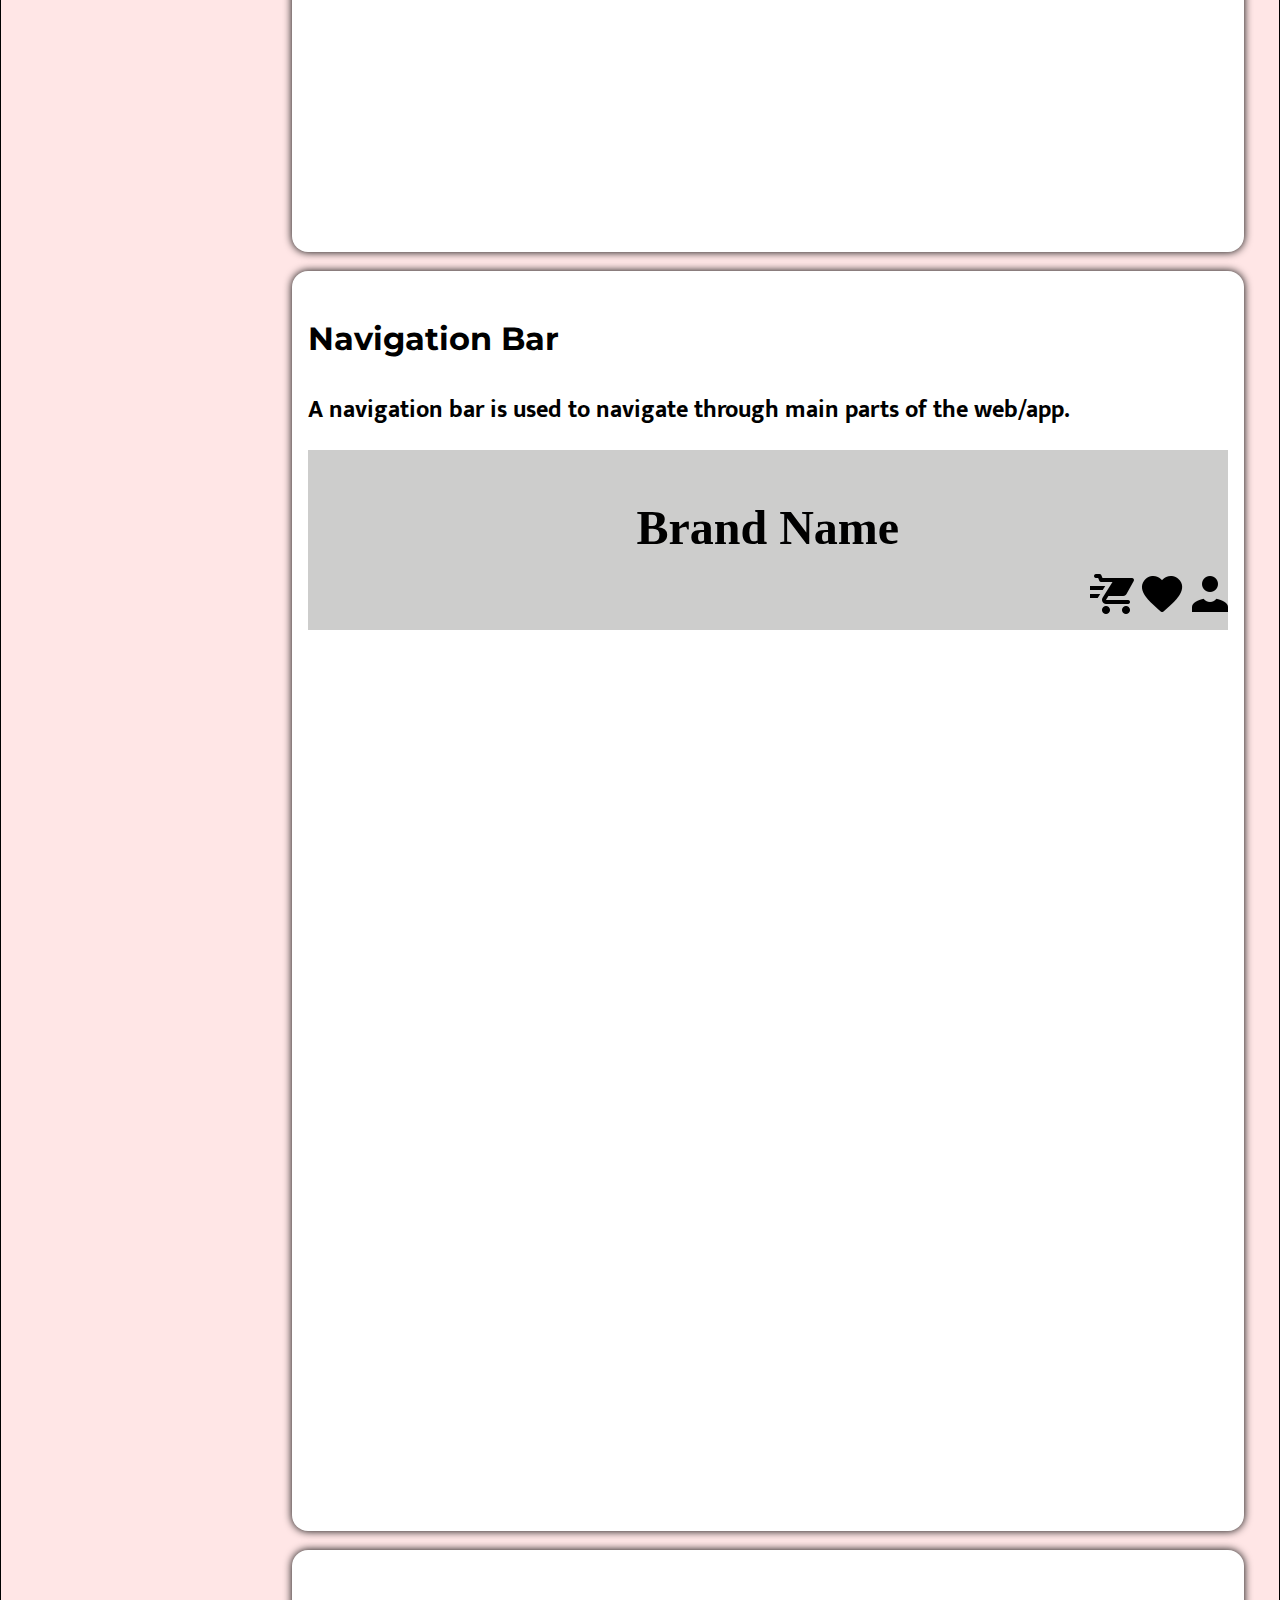
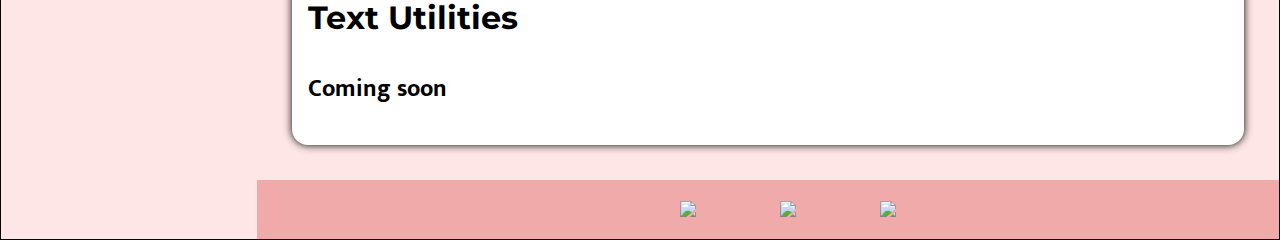
==== commit b6741d6d: "navbar code frag added" ====
--- a/index.html
+++ b/index.html
@@ -46,6 +46,8 @@
             <a href="#badge" style="text-decoration: none;"><li class="item">Badge</li></a>
             <a href="#lists" style="text-decoration: none;"><li class="item">Lists</li></a>
             <a href="#modal" style="text-decoration: none;"><li class="item">Modal</li></a>
+            <a href="#navbar" style="text-decoration: none;"><li class="item">Navigation Bar</li></a>
+
         </nav>
 
         <main>
@@ -319,10 +321,17 @@
                         <a href="/"  class="navbar-icon-wishlist"><img src="[data-uri]"/></a>
                         <a href="/"><img src="[data-uri]"/></a>
                     </div>
-                   
                 </nav>
-            </div>
-            s
+
+                <div style="text-align: center; margin:1rem">
+                    <iframe
+                        src="https://carbon.now.sh/embed/cATGuwiRBtfz7oyWN6Az"
+                        style="width: 1024px; height: 849px; border:0; transform: scale(1); overflow:hidden;"
+                        sandbox="allow-scripts allow-same-origin">
+                    </iframe>   
+                </div>
+            </div>
+            
 
             <div class="cardview">
                 <a id="textutilities"><h3 class="subtitle">Text Utilities</h3></a>
--- a/styles.css
+++ b/styles.css
@@ -501,7 +501,7 @@
       display: flex;
       justify-content: flex-start;
       position:absolute;
-      left: 88%;
+      left: 85%;
       bottom:0.5rem
   }
 
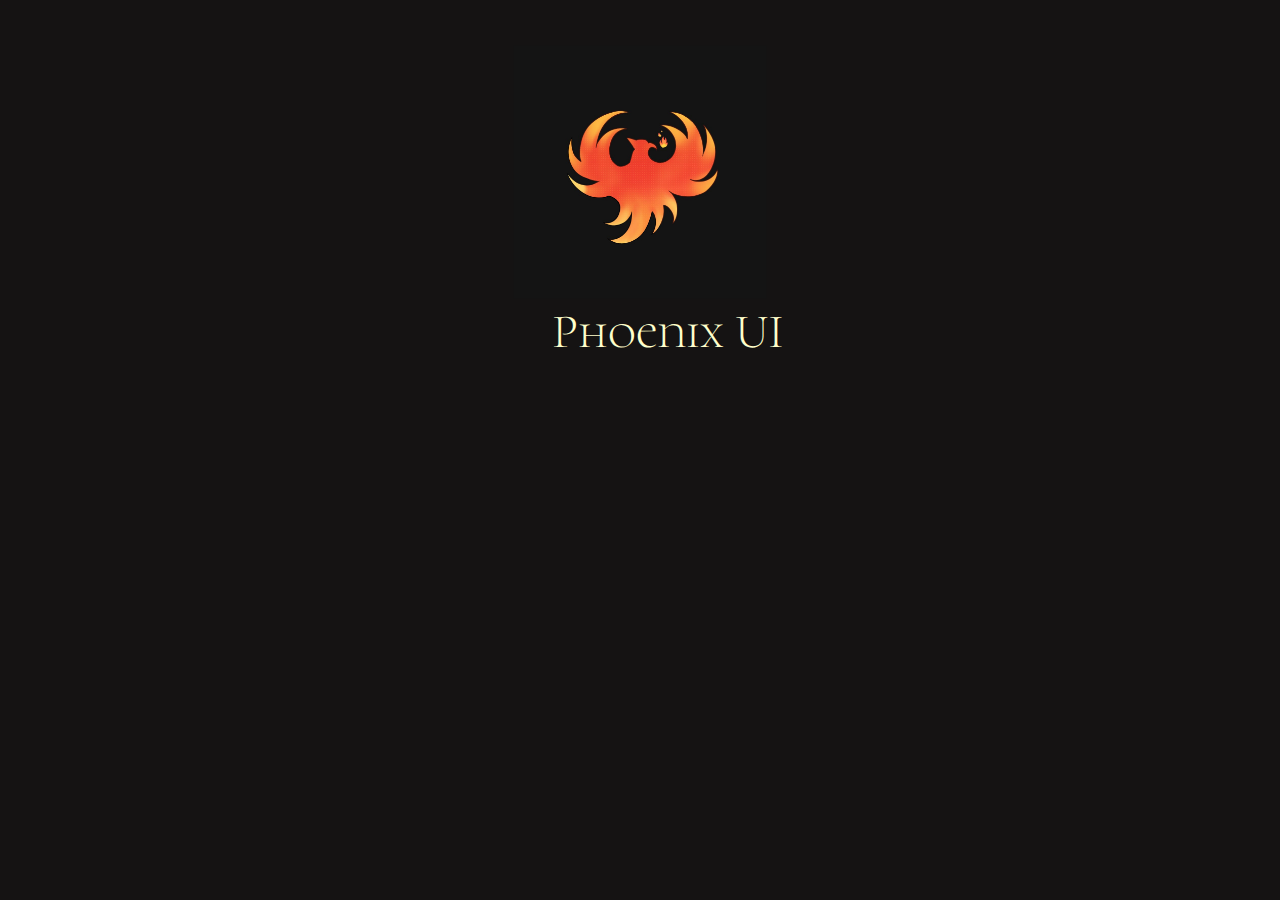
==== commit e83319da: "Horizontal card added and changed theme color" ====
--- a/index.html
+++ b/index.html
@@ -5,350 +5,17 @@
     <meta http-equiv="X-UA-Compatible" content="IE=edge">
     <meta name="viewport" content="width=device-width, initial-scale=1.0">
     <title>Document</title>
-    <link href="styles.css" rel="stylesheet"/>
-    <style>
-        @import url('https://fonts.googleapis.com/css2?family=Cormorant+Unicase:wght@700&display=swap');
-    </style>
 
-<link rel="preconnect" href="https://fonts.gstatic.com">
-<link href="https://fonts.googleapis.com/css2?family=Cormorant+Unicase:wght@700&display=swap" rel="stylesheet">
+    <link rel="preconnect" href="https://fonts.gstatic.com">
+<link href="https://fonts.googleapis.com/css2?family=Cormorant+Unicase:wght@300;500&display=swap" rel="stylesheet">
 
-<link rel="preconnect" href="https://fonts.gstatic.com">
-<link href="https://fonts.googleapis.com/css2?family=Della+Respira&display=swap" rel="stylesheet">
-
-<link rel="preconnect" href="https://fonts.gstatic.com">
-<link href="https://fonts.googleapis.com/css2?family=Della+Respira&display=swap" rel="stylesheet">
-
-<link rel="preconnect" href="https://fonts.gstatic.com">
-<link href="https://fonts.googleapis.com/css2?family=Montserrat:wght@200;300&display=swap" rel="stylesheet">
-
-<link rel="preconnect" href="https://fonts.gstatic.com">
-<link href="https://fonts.googleapis.com/css2?family=Mukta:wght@200&display=swap" rel="stylesheet">
+</head>
+<body style="background-color: #151313;">
+  
+<img src="phoenixlogo.jpg" style="background-color: black; height: 20%; width: 20%; position: relative; top:25%; left:50%;transform: translate(-50%,15%); " />
+<h1 style="color: #FFFFCC; font-family: Cormorant Unicase; font-weight: 200; position:relative; top:25%; left:50%;transform: translate(-7%,10%); font-size: 3rem;">Phoenix UI</h1>
+    
+</body>
+</html>
 
 
-</head>
-<body style="  background-color: var(--libprimarycolor);
-margin:0px;">
-    <div class="wrapper"> 
-        
-
-        <nav class="navigation">
-            <li><header class="header">
-                <img class="logo" src="[data-uri]"/>
-                <h1 class="logo-name" style="color: #ffe6e6;">Phoenix<span style="color:rgba(231, 85, 85, 0.993)">UI</span></h1> 
-             </header></li>
-            <a href="#introduction" style="text-decoration: none;"><li class="item">Introduction</li></a>
-            <a href="#avatar" style="text-decoration: none;"><li class="item">Avatar</li></a>
-            <a href="#alert" style="text-decoration: none;"><li class="item">Alert</li></a>
-            <a href="#button" style="text-decoration: none;"><li class="item">Button</li></a>
-            <a href="#cards" style="text-decoration: none;"><li class="item">Cards</li></a>
-            <a href="#inputfield" style="text-decoration: none;"><li class="item">Input Field</li></a>
-            <a href="#badge" style="text-decoration: none;"><li class="item">Badge</li></a>
-            <a href="#lists" style="text-decoration: none;"><li class="item">Lists</li></a>
-            <a href="#modal" style="text-decoration: none;"><li class="item">Modal</li></a>
-            <a href="#navbar" style="text-decoration: none;"><li class="item">Navigation Bar</li></a>
-
-        </nav>
-
-        <main>
-            <a id="introduction"><h2 style="font-size: 3rem;  color:black;text-align: left; font-family: 'Montserrat', 'sans-serif';">Install</h2></a>
-            <div style="font-size: 1.5rem; text-align: left; font-family: 'Montserrat','sans-serif'; margin: 1rem;">Just add the following code segment in your html index file and you are good to go.</div>
-            <div><iframe
-                src="https://carbon.now.sh/embed/tGmrMHDJyUkg0Qs64yVK"
-                style="width: 766px; height: 205px; border:0; transform: scale(1); overflow:hidden;"
-                sandbox="allow-scripts allow-same-origin">
-              </iframe></div>
-            <div class="cardview">
-            <a id="avatar"><h3 class="subtitle">Avatar</h3></a>
-            <h2 class="description">Avatars are graphical representation of users, signifying their profile and personality. Different sizes of avatars are displayed below.</h2>
-            <div style="align-content: center;">
-            <div class="avatar-container" >
-                <img class="avatar-lg" src="https://imgmedia.lbb.in/media/2021/01/60055a9a8d54503154eff05a_1610963610550.jpg">
-                <img class="avatar-md" src="https://imgmedia.lbb.in/media/2021/01/60055a9a8d54503154eff05a_1610963610550.jpg" style="margin:2rem"> 
-                <img class="avatar-sm" src="https://imgmedia.lbb.in/media/2021/01/60055a9a8d54503154eff05a_1610963610550.jpg" style="margin:2rem">
-
-            </div>
-
-            <div style="text-align: center;">
-                <iframe
-            src="https://carbon.now.sh/embed/2vUoAuYdHXGYD6U7dgZA"
-            style="width: 80%; height: 242px; border:0; transform: scale(1); overflow:hidden;"
-            sandbox="allow-scripts allow-same-origin">
-          </iframe>
-            </div>
-            
-
-           </div>
-        </div>
-
-        
-
-            <div class="cardview">
-            <a id="alert"><h3 class="subtitle">Alert</h3></a>
-            <h2 class="description">Alert dialog boxes are used to alert users to important feedbacks and messages.</h2>
-            <div class="alert-holder">
-                <div class="alert-successful" style="margin: 1rem;
-                margin-left:35%">
-                   <span class="alert-text"><img src="[data-uri]"/> Success!</span>
-                </div>
-                <div class="alert-error" style="margin: 1rem;
-                margin-left:35%">
-                    <span class="alert-text"><img src="[data-uri]"/> Error!</span>
-                 </div>
-                 <div class="alert-warning" style="margin: 1rem;
-                 margin-left:35%">
-                    <span class="alert-text"><img src="[data-uri]"/> Warning!</span>
-                 </div>
-                 <div style="text-align: center;">
-                    <iframe
-                    src="https://carbon.now.sh/embed/DaLXXzPbKqHQLePSfAZ7"
-                    style="width: 80%; height: 389px; border:0; transform: scale(1); overflow:hidden;"
-                    sandbox="allow-scripts allow-same-origin">
-                  </iframe>
-                 </div>
-                
-
-
-            </div>
-        </div>
-
-            
-            <div id="button" class="cardview">
-           <a><h3 class="subtitle" name="Buttons" style="font-size: 2rem;">Buttons</h3></a> 
-           <h2 class="description">Buttons are generally of two kinds- Primary buttons and Secondary buttons.</h2>
-            <h2 class="description">Primary buttons are used to 
-                display important functions which the user most likely would want to perform.</h2> 
-            <h2 class="description"> Secondary
-                Buttons are used to signify less prominient operations.
-           </h2>
-            <div>
-             <div class="button-holder">
-                <div style="margin:1rem">
-                    <button class="primary-button-blue">Primary Button</button>
-                    <button class="primary-button-maroon" >Primary Button</button>
-                </div>
-                <div style="margin:1rem">
-                    <button class="secondary-button-blue">Secondary Button</button>
-                    <button class="secondary-button-maroon">Secondary Button</button>
-                </div>
-                <div style="margin:1rem">
-                    <button type="image"  class="icon-cart" ></button>
-                    <button type="image" class=icon-notification></button>
-                    <button type="image" class=icon-setting></button>
-                </div>
-             </div>
-             <div style="text-align: center;">
-                <iframe
-             src="https://carbon.now.sh/embed/uCv9J4D3cHrX5OJFQcqe"
-             style="width: 80%; height: 352px; border:0; transform: scale(1); overflow:hidden;"
-             sandbox="allow-scripts allow-same-origin">
-           </iframe>
-
-             </div>
-             
-            </div>
-          </div>
-             
-            <div class="cardview">
-             <a id="cards"><h3 class="subtitle" >Cards</h3></a>
-             <h2 class="description">Cards generally consists of 2-3 parts of important information.</h2>
-             <h2 class="description">The following is a product card with product title, product description, and price</h2>
-                <div class="cards-holder">
-                    <h2 style="margin:1rem">This is a product card</h2>
-                    <div class="vertical-card" style="margin:1rem;margin-left: 40%;">
-                        <img src="https://images.unsplash.com/photo-1497339100210-9e87df79c218?ixid=MXwxMjA3fDB8MHxzZWFyY2h8M3x8c2hpcnR8ZW58MHx8MHw%3D&ixlib=rb-1.2.1&auto=format&fit=crop&w=500&q=60">
-                        <p class="product-title">Black Coat</p>
-                        <p class="product-description">Black Leather Coat made with sizamo silk</p>
-                        <h3>Price: 5000Rs</h3>
-                        <button class="secondary-button-blue"><span class="product-card-text">Add to Cart</span></button>
-                    </div>
-
-                    <div style="text-align: center;">
-                    <iframe
-                    src="https://carbon.now.sh/embed/BYSR45WwbdmkXZwiOdqn"
-                    style="width: 80%; height: 352px; border:0; transform: scale(1); overflow:hidden;"
-                    sandbox="allow-scripts allow-same-origin">
-                  </iframe>
-                  </div>
-
-                    
-                </div>
-              </div>
-                
-              <div class="cardview">
-             <a id="inputfield"><h3 class="subtitle" >Input Field</h3></a>
-             <h2 class="description">Textfields are used to take user input/information. Different sorts of textfield styles are available as follows.</h2>
-            <h2 class="description">Note:- Do not mix up different textfield styles in one form as its a bad design convention.</h2>
-             <h2 style="margin:1rem">Standard Input Field</h2>
-                <div class="inputtext-holder" style="margin:1rem;">
-                    <input class="input-standard"type="text" placeholder="Name" >
-                </div>
-             
-             <h2 style="margin:1rem">Outlined Input Field</h2>
-                <div class="inputtext-holder" style="margin:1rem;">
-                    <input class="input-outlined"type="text" placeholder="Name" >
-                </div>   
-                
-                <div style="text-align: center;">
-                <iframe
-                    src="https://carbon.now.sh/embed/zmYHbXmD2jAG3TlgYFDk"
-                    style="width: 80%; height: 315px; border:0; transform: scale(1); overflow:hidden;"
-                    sandbox="allow-scripts allow-same-origin">
-                </iframe>
-                </div>
-            </div>
-                
-            <div id="badge" class="cardview">
-            <a><h3 class="subtitle">Badge</h3></a>
-            <h2 class="description">Badges indicate information/updates over icons. Badges on different kinds of icons are given below.</h2>
-                <div>
-                   
-                   <div style="margin:1rem">
-                    <h2>Badge on icon</h2>
-                    
-                        <div style="display: flex; column-gap: 1rem;justify-content: flex-start;margin-bottom: 1rem;">
-                            <button type="image"  class="notification icon-cart">
-                                <span class=badge-icon>3</span>
-                                 </button>
-        
-                                 <button type="image"  class="notification icon-notification" >
-                                <span class=badge-icon>2</span>
-                                </button>
-
-                        </div>
-                        
-                        <div style="text-align: center;">
-                        <iframe
-                             src="https://carbon.now.sh/embed/yYbwUJjFy0TrPXtGwZTo"
-                             style="width: 80%; height: 315px; border:0; transform: scale(1); overflow:hidden;"
-                             sandbox="allow-scripts allow-same-origin">
-                        </iframe>
-                        </div>
-
-                    <h2>Badge on avatar</h2>
-                        <div>
-                            <div>
-                                <img class="avatar-sm" src="dogprofile.jpg">
-                                <span class="badge-avatar">2</span> 
-                            </div>
-                            <div style="text-align: center;">
-                            <iframe
-                                src="https://carbon.now.sh/embed/fpY9VIibygO6Lptf26y8"
-                                style="width: 80%; height: 260px; border:0; transform: scale(1); overflow:hidden;"
-                                sandbox="allow-scripts allow-same-origin">
-                            </iframe>
-                            <div style="text-align: center;">
-                        </div>
-                        
-                    </div>
-                </div>
-                </div>
-                </div>
-                </div>
-
-
-                
-                <div class="cardview">
-            <a id="lists"><h3 class="subtitle">Lists</h3></a>
-            <h2 class="description">Two types of lists are given below- stacked and spaced. </h2>
-            <div>
-                <div style="margin:1rem">
-                    <h2>Stacked Lists</h2>
-                    <div>
-                        <ul class="list-stacked">
-                            <li>Edit</li>
-                            <li>Delete</li>
-                            <li>History</li>
-                            <li>Settings</li>
-                        </ul>
-
-                        <div style="text-align: center;">
-                        <iframe
-                         src="https://carbon.now.sh/embed/yC9n8eYc6WjBGaXP9erp"
-                         style="width: 50%; height: 297px; border:0; transform: scale(1); overflow:hidden;"
-                         sandbox="allow-scripts allow-same-origin">
-                        </iframe>
-                         </div>
-                    </div>
-                    <h2>Spaced Lists</h2>
-                    <div>
-                        <ul class="list-spaced">
-                            <li>Edit</li>
-                            <li>Delete</li>
-                            <li>History</li>
-                            <li>Settings</li>
-                        </ul>
-                    </div>
-                    <div style="text-align: center;">
-                        <iframe
-                        src="https://carbon.now.sh/embed/K6NpXg2oAwfPiJCQsu56"
-                        style="width: 80%; height: 297px; border:0; transform: scale(1); overflow:hidden;"
-                        sandbox="allow-scripts allow-same-origin">
-                      </iframe>
-                    </div>
-                </div>
-            </div>
-            </div>
-
-
-            <div class="cardview">
-            <a id="modal"><h3 class="subtitle">Modal</h3></a>
-            <h2 class="description">A modal is like a dialog box which pops up and rest of the activity of screen is suspended or gets behind the background.</h2>
-            <div>
-                <div class="modal">
-                   <p>Lorem ipsum dolor sit amet consectetur adipisicing elit. Esse necessitatibus at similique adipisci perferendis accusamus doloremque? Incidunt sint ab, voluptate ut quam, velit animi nam, reiciendis nobis accusantium autem laboriosam.</p> 
-                   <button class="model-button">Button in model</button>
-                </div>
-            </div>        
-            
-            <div style="text-align: center;">
-                <iframe
-                 src="https://carbon.now.sh/embed/h7fzXBmMxsqyGmKuJBPw"
-                style="width: 1024px; height: 370px; border:0; transform: scale(1); overflow:hidden;margin: 1rem;"
-                sandbox="allow-scripts allow-same-origin">
-                </iframe>
-            </div>
-
-            </div>
-
-            <div class="cardview">
-                <a id="navbar"><h3 class="subtitle">Navigation Bar</h3></a>
-                <h2 class="description">A navigation bar is used to navigate through main parts of the web/app.</h2>
-                <nav class="navbar">
-                    <h1 class="navbar-brand">Brand Name</h1>
-                    <div class="navbar-icon-holder">
-                        <a  href="/" class="navbar-icon-cart"><img src="[data-uri]"/> </a>
-                        <a href="/"  class="navbar-icon-wishlist"><img src="[data-uri]"/></a>
-                        <a href="/"><img src="[data-uri]"/></a>
-                    </div>
-                </nav>
-
-                <div style="text-align: center; margin:1rem">
-                    <iframe
-                        src="https://carbon.now.sh/embed/cATGuwiRBtfz7oyWN6Az"
-                        style="width: 1024px; height: 849px; border:0; transform: scale(1); overflow:hidden;"
-                        sandbox="allow-scripts allow-same-origin">
-                    </iframe>   
-                </div>
-            </div>
-            
-
-            <div class="cardview">
-                <a id="textutilities"><h3 class="subtitle">Text Utilities</h3></a>
-                <h2 class="description">Coming soon</h2>
-                
-            </div>
-           
-
-        </main>
-        <footer>
-            <ul style="text-align: center;" class="social-links list-non-bullet">
-                <li class="list-item-inline"><a class="link primary-link" href="https://github.com/AdityaNair102001"><img src="https://img.icons8.com/windows/32/000000/github.png"/></a></li>
-               <li class="list-item-inline"><a class="link primary-link" href="https://www.linkedin.com/in/aditya-nair-890530196/"><img src="https://img.icons8.com/android/24/000000/linkedin.png"/></a></li>
-                <li class="list-item-inline"><a class="link primary-link" href="https://twitter.com/AdityaN102001"><img src="https://img.icons8.com/metro/26/000000/twitter.png"/></a></li>
-            </ul>
-        </footer>
-    </div>
-    
-</body>
-</html>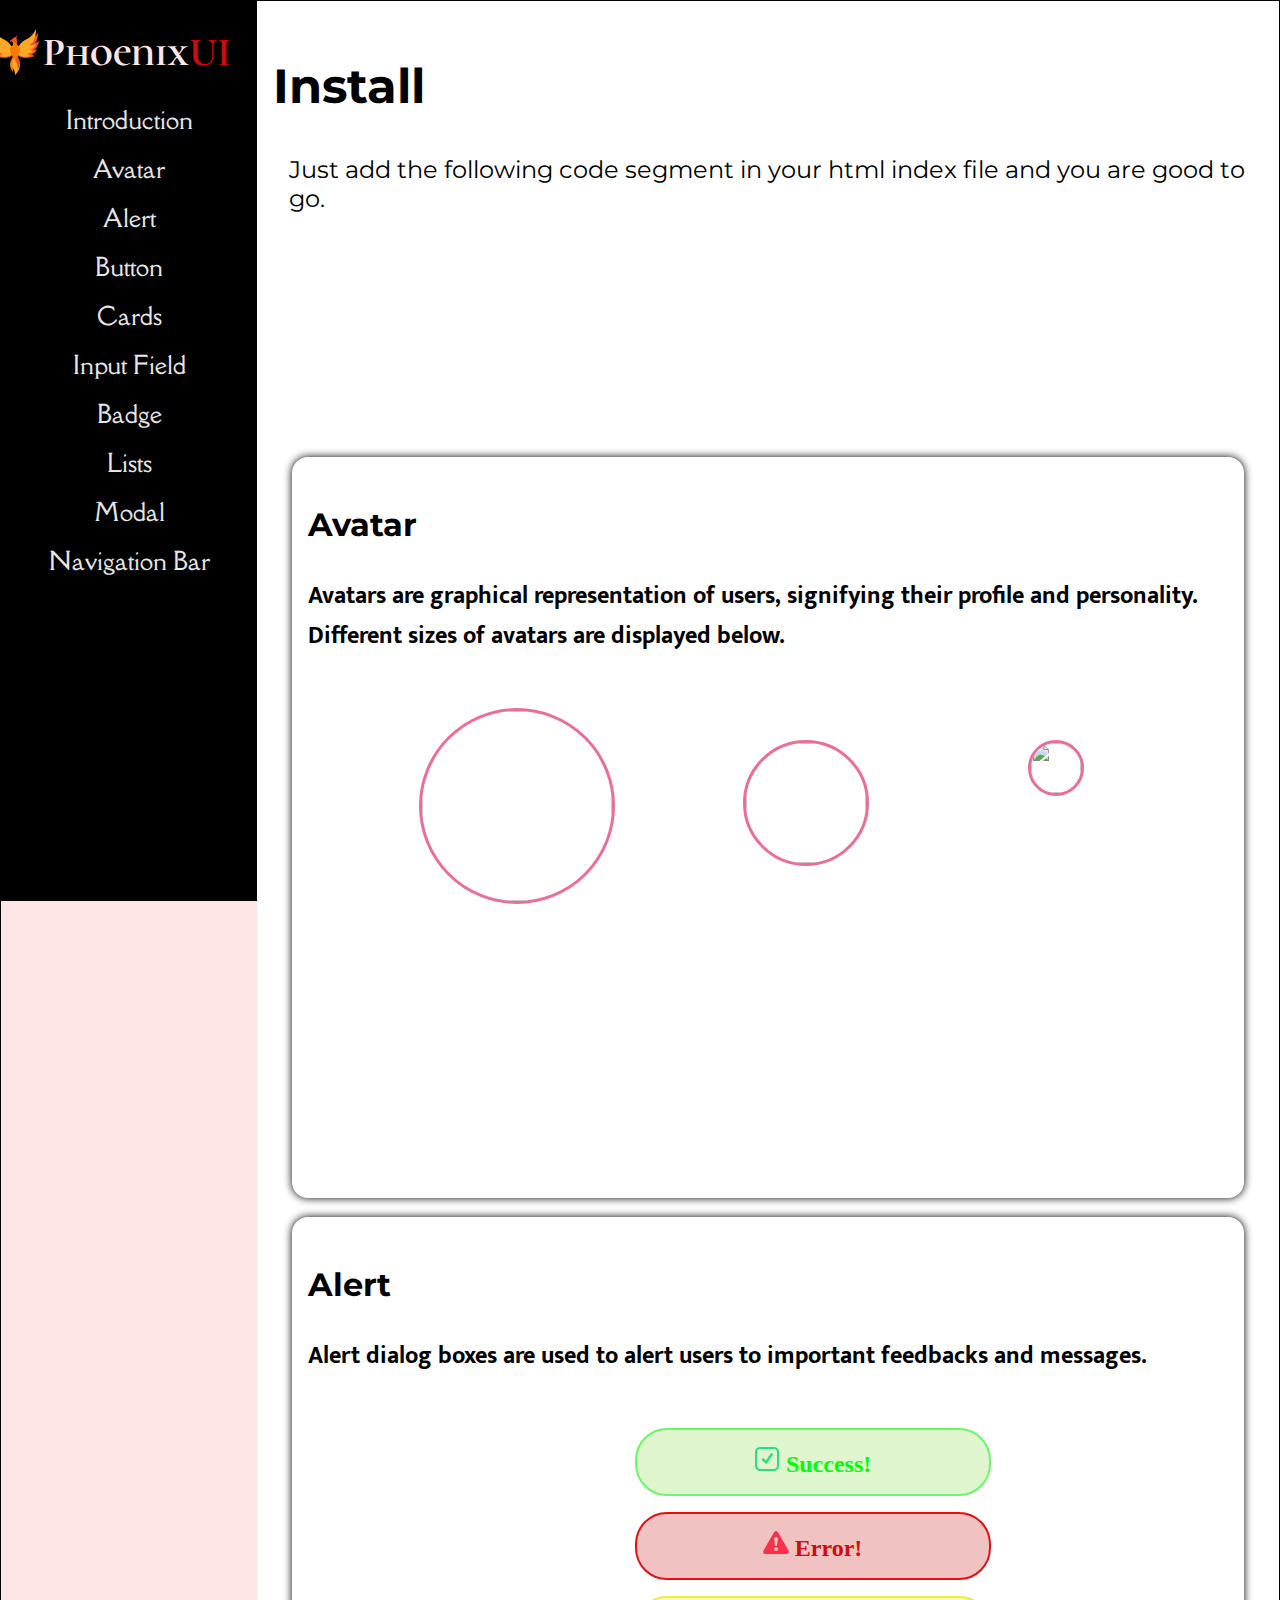
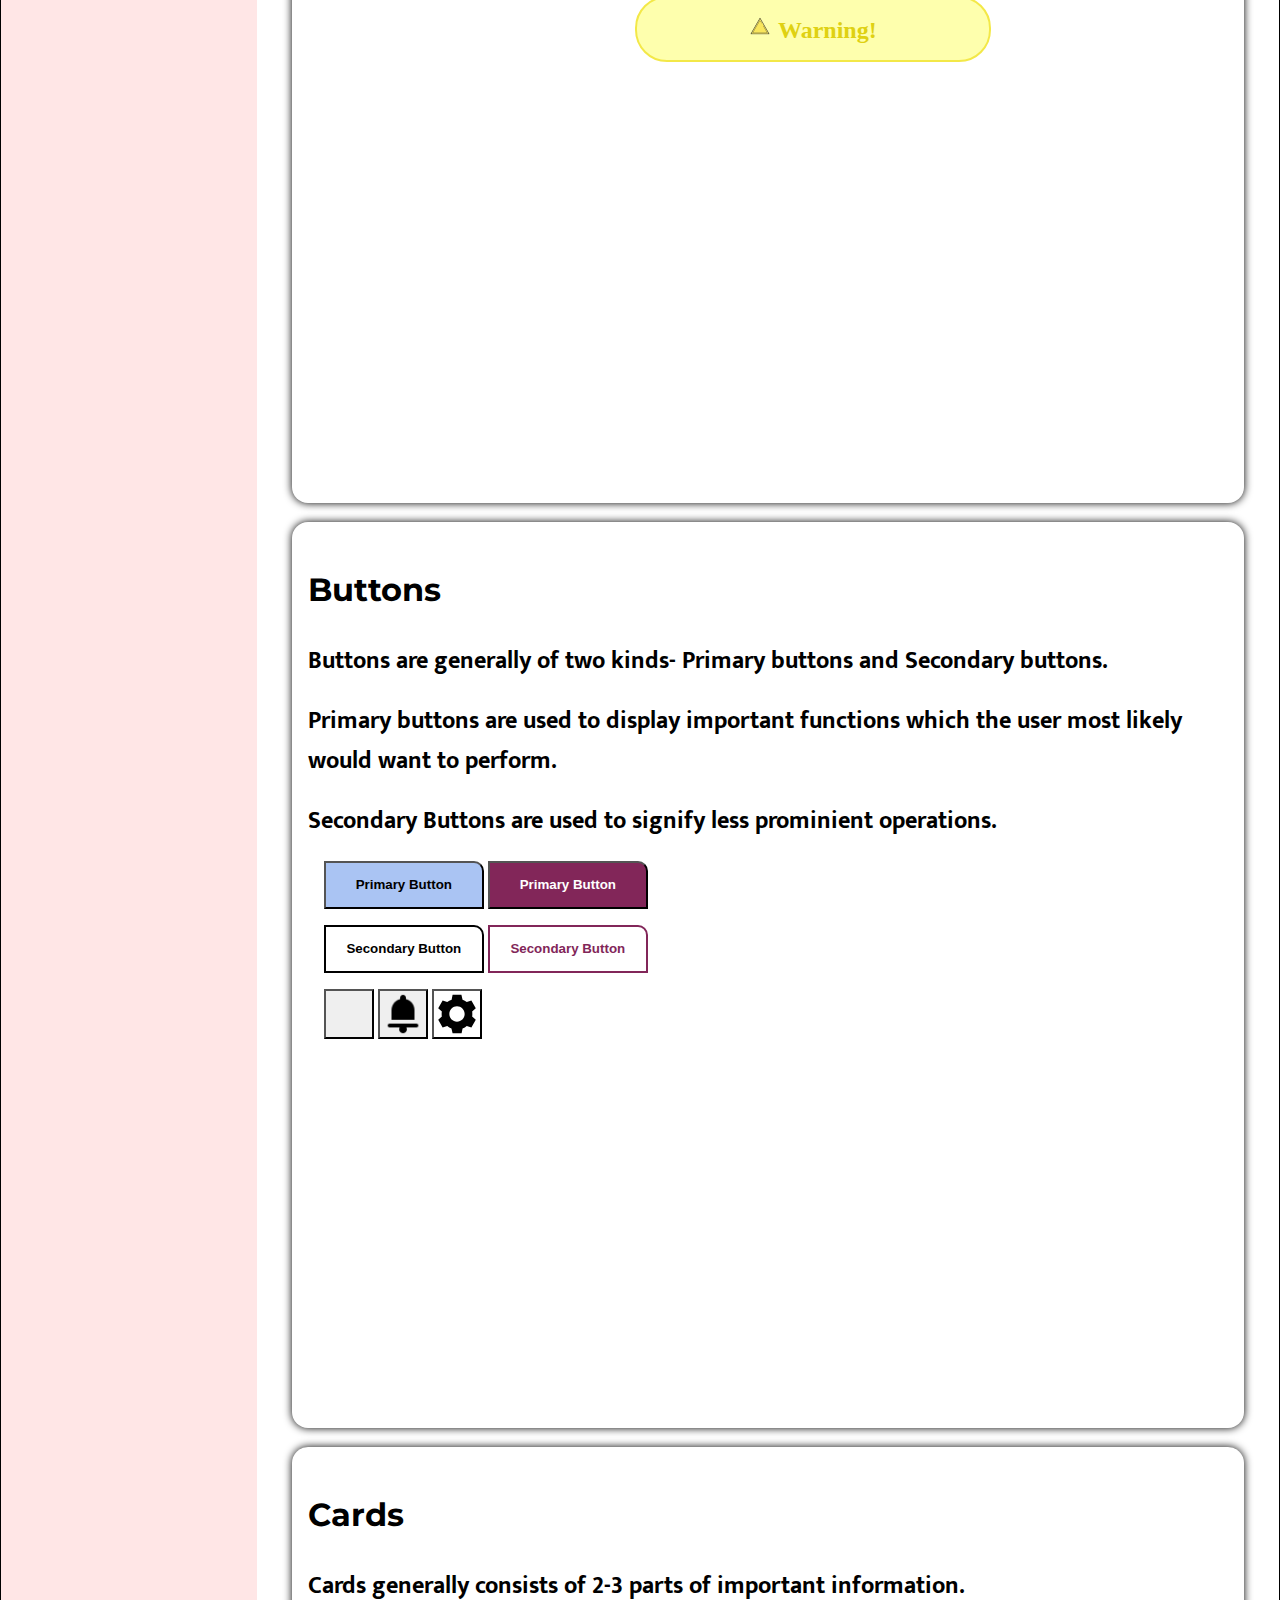
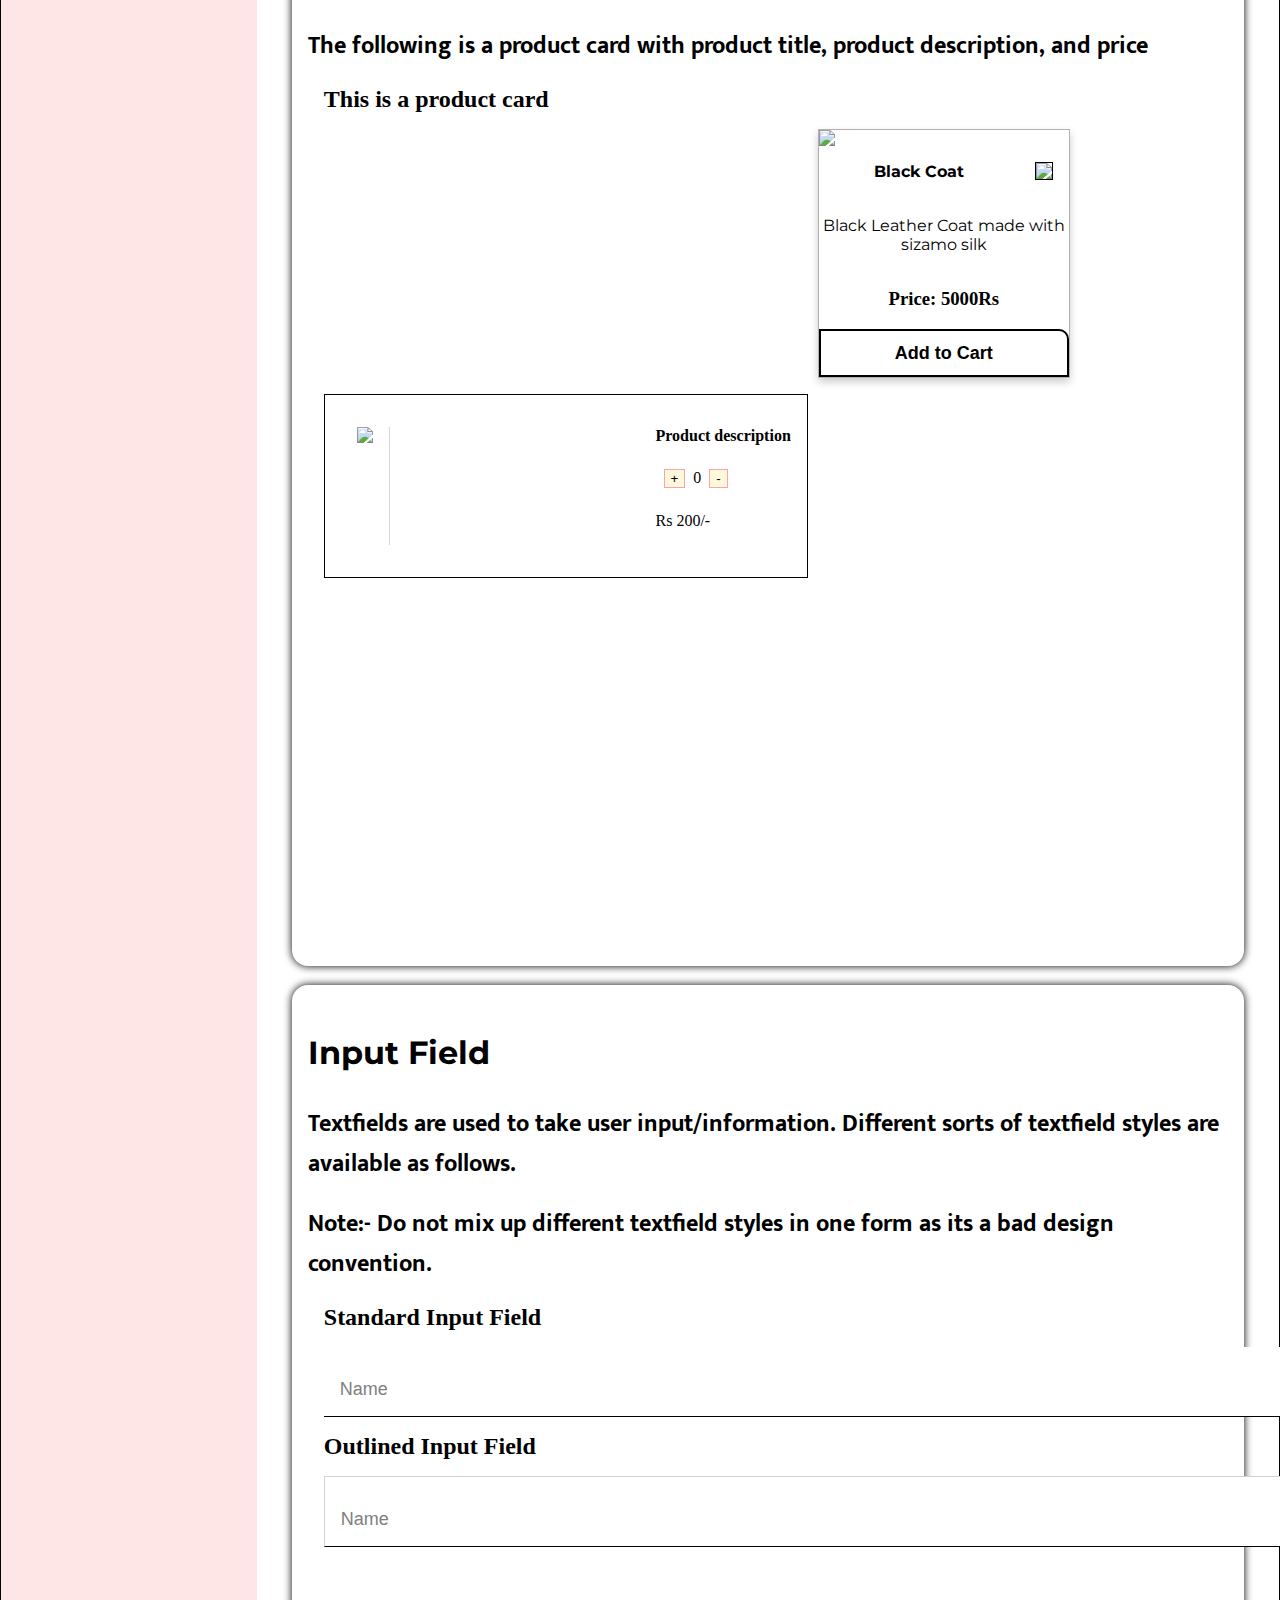
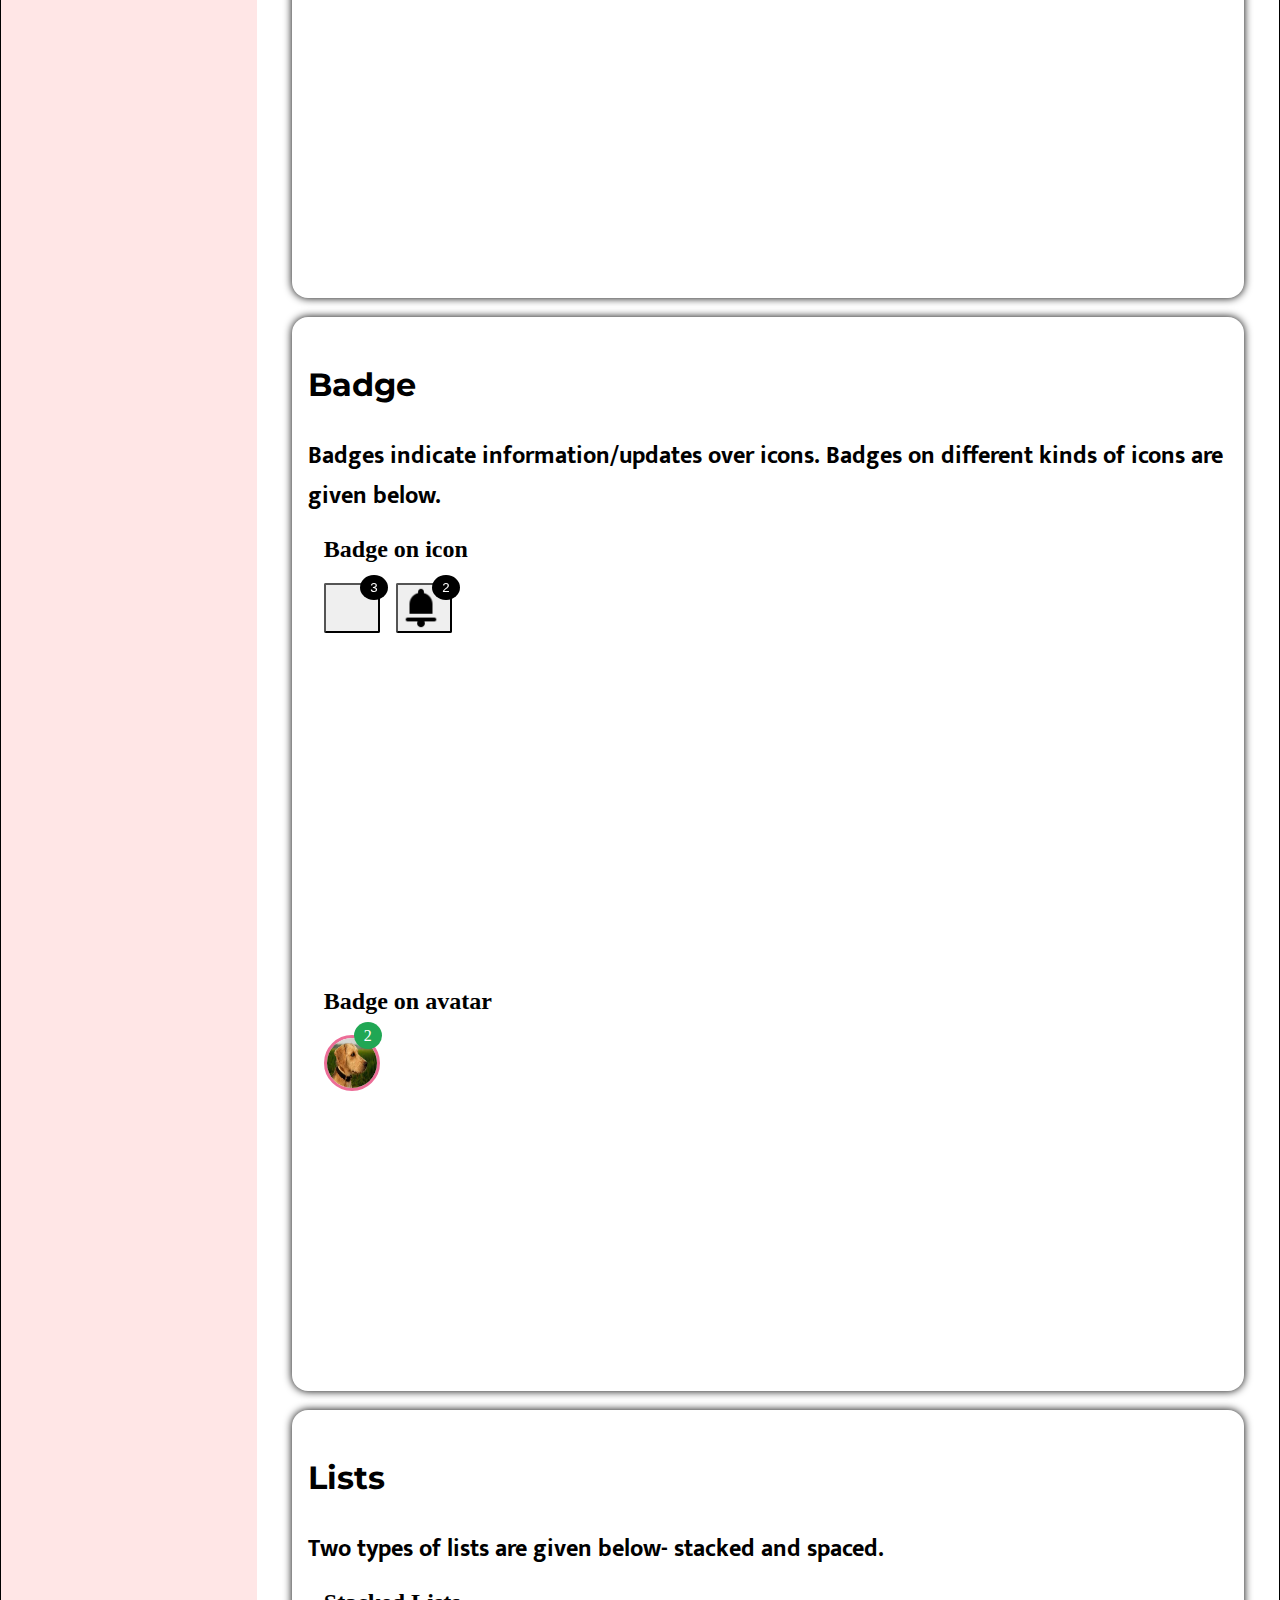
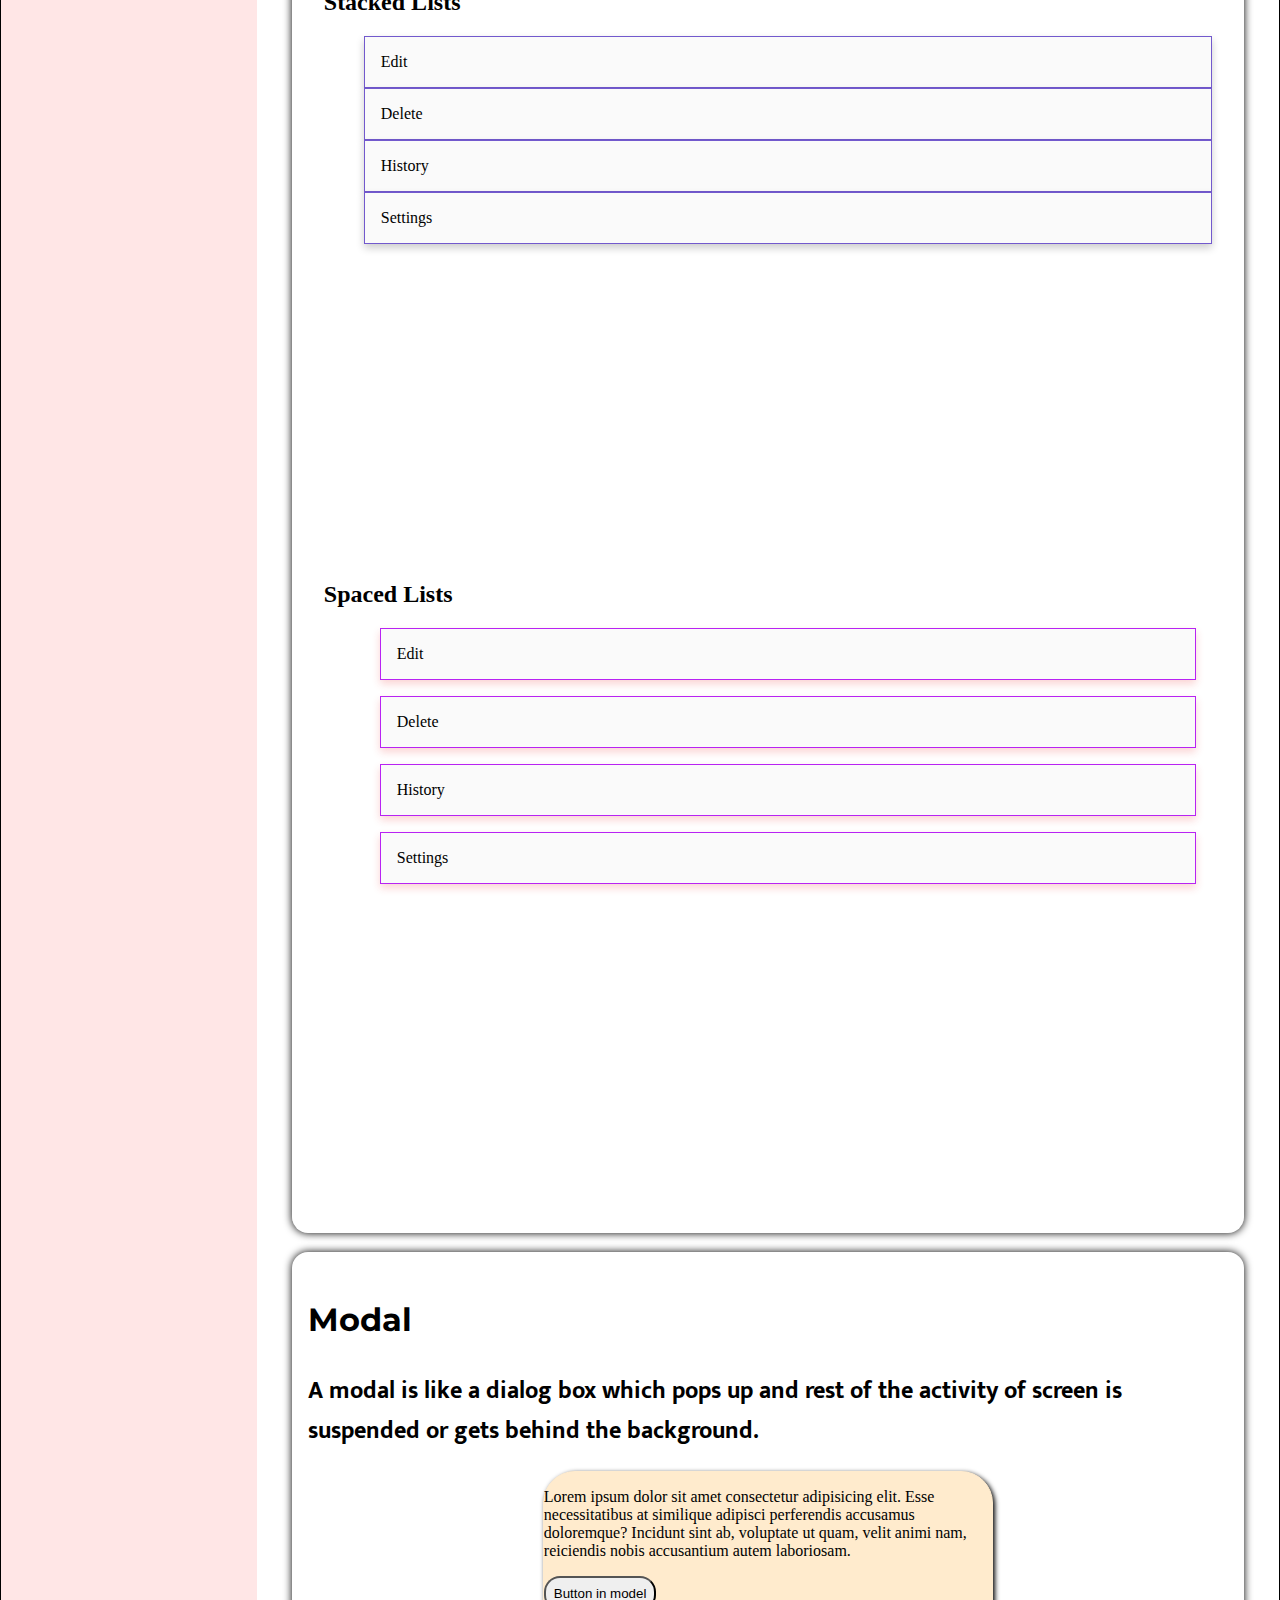
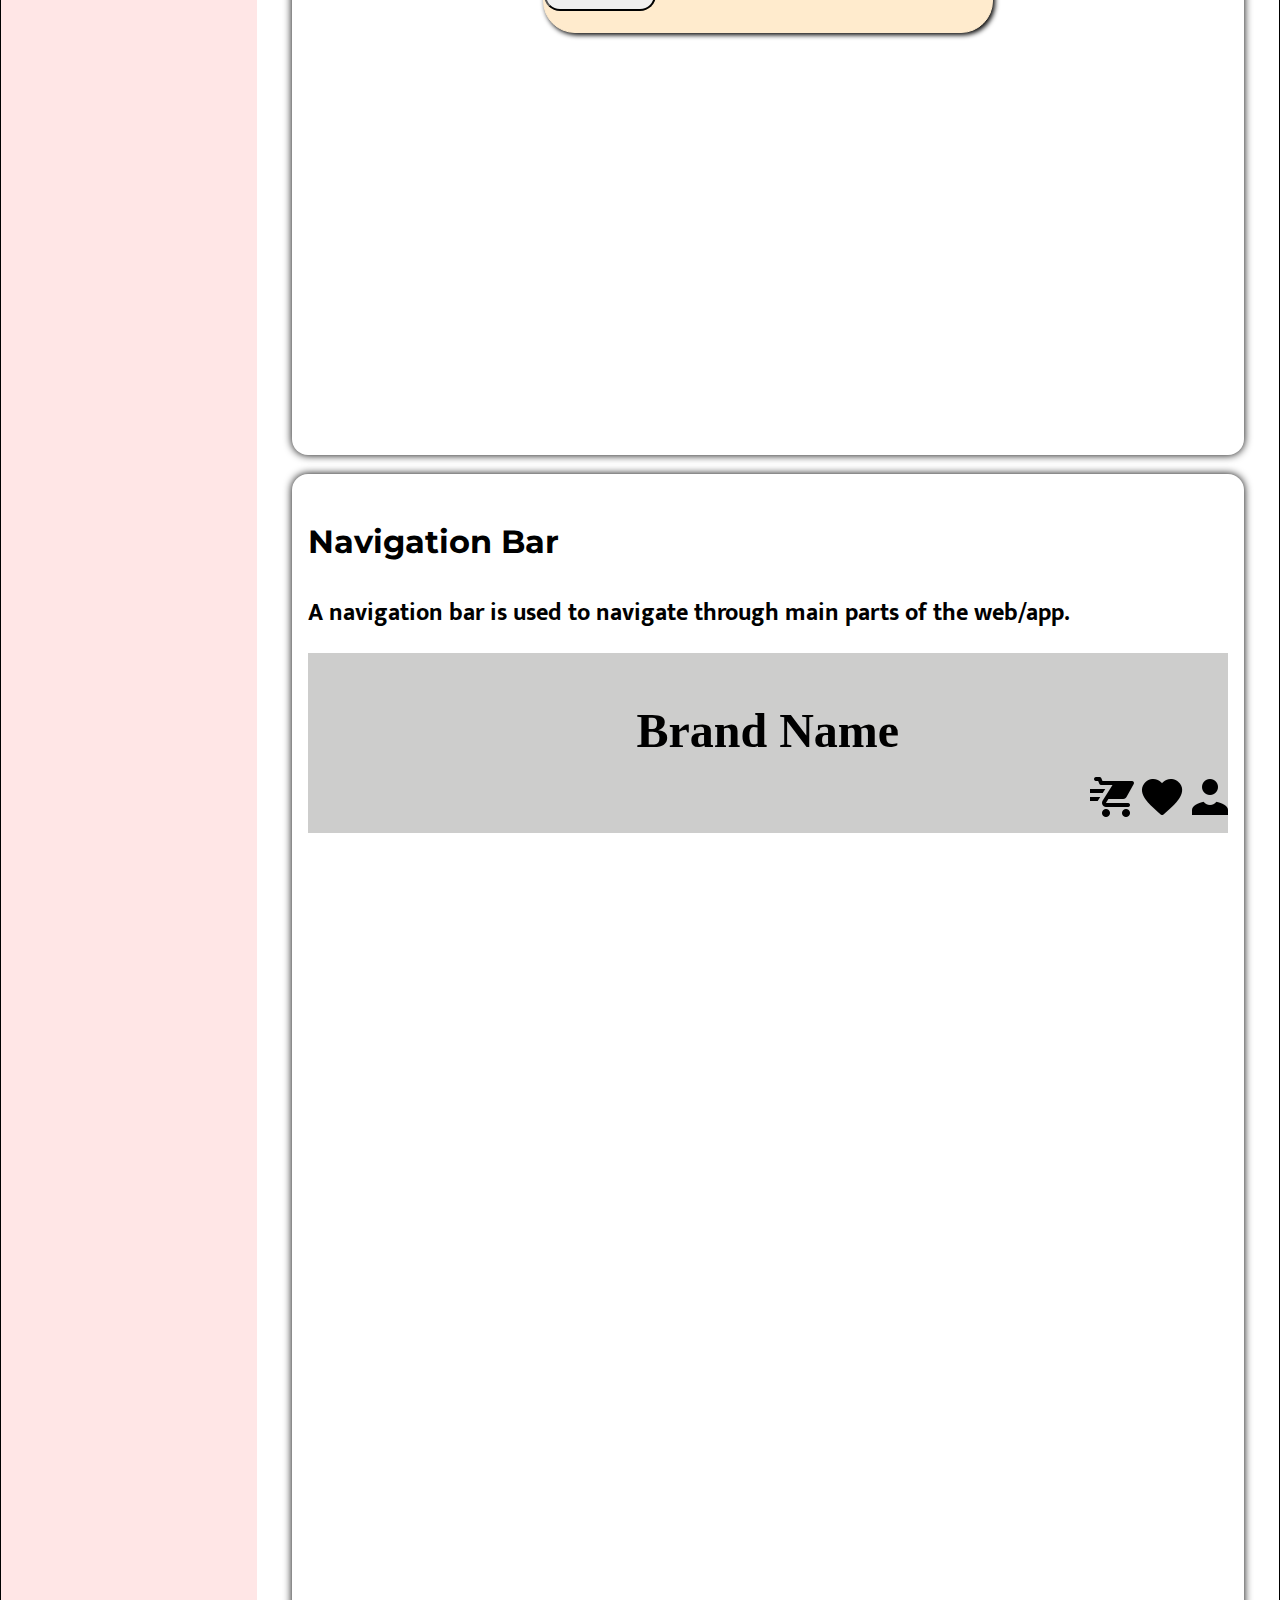
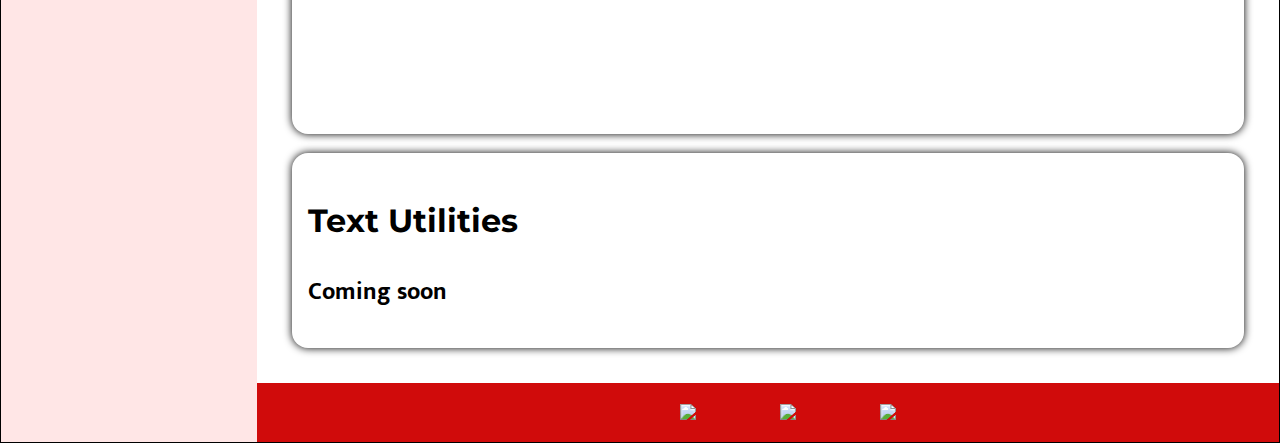
==== commit 4e93f68a: "interchange 2" ====
--- a/index.html
+++ b/index.html
@@ -5,15 +5,359 @@
     <meta http-equiv="X-UA-Compatible" content="IE=edge">
     <meta name="viewport" content="width=device-width, initial-scale=1.0">
     <title>Document</title>
-
-    <link rel="preconnect" href="https://fonts.gstatic.com">
-<link href="https://fonts.googleapis.com/css2?family=Cormorant+Unicase:wght@300;500&display=swap" rel="stylesheet">
+    <link href="styles.css" rel="stylesheet"/>
+    <style>
+        @import url('https://fonts.googleapis.com/css2?family=Cormorant+Unicase:wght@700&display=swap');
+    </style>
+
+<link rel="preconnect" href="https://fonts.gstatic.com">
+<link href="https://fonts.googleapis.com/css2?family=Cormorant+Unicase:wght@700&display=swap" rel="stylesheet">
+
+<link rel="preconnect" href="https://fonts.gstatic.com">
+<link href="https://fonts.googleapis.com/css2?family=Della+Respira&display=swap" rel="stylesheet">
+
+<link rel="preconnect" href="https://fonts.gstatic.com">
+<link href="https://fonts.googleapis.com/css2?family=Della+Respira&display=swap" rel="stylesheet">
+
+<link rel="preconnect" href="https://fonts.gstatic.com">
+<link href="https://fonts.googleapis.com/css2?family=Montserrat:wght@200;300&display=swap" rel="stylesheet">
+
+<link rel="preconnect" href="https://fonts.gstatic.com">
+<link href="https://fonts.googleapis.com/css2?family=Mukta:wght@200&display=swap" rel="stylesheet">
+
 
 </head>
-<body style="background-color: #151313;">
-  
-<img src="phoenixlogo.jpg" style="background-color: black; height: 20%; width: 20%; position: relative; top:25%; left:50%;transform: translate(-50%,15%); " />
-<h1 style="color: #FFFFCC; font-family: Cormorant Unicase; font-weight: 200; position:relative; top:25%; left:50%;transform: translate(-7%,10%); font-size: 3rem;">Phoenix UI</h1>
+<body style="  background-color: var(--libprimarycolor);
+margin:0px;">
+    <div class="wrapper"> 
+        
+
+        <nav class="navigation">
+            <li><header class="header">
+                <img class="logo" src="[data-uri]"/>
+                <h1 class="logo-name" style="color: #ffe6e6;">Phoenix<span style="color:rgba(208, 11, 11)">UI</span></h1> 
+             </header></li>
+            <a href="#introduction" style="text-decoration: none;"><li class="item">Introduction</li></a>
+            <a href="#avatar" style="text-decoration: none;"><li class="item">Avatar</li></a>
+            <a href="#alert" style="text-decoration: none;"><li class="item">Alert</li></a>
+            <a href="#button" style="text-decoration: none;"><li class="item">Button</li></a>
+            <a href="#cards" style="text-decoration: none;"><li class="item">Cards</li></a>
+            <a href="#inputfield" style="text-decoration: none;"><li class="item">Input Field</li></a>
+            <a href="#badge" style="text-decoration: none;"><li class="item">Badge</li></a>
+            <a href="#lists" style="text-decoration: none;"><li class="item">Lists</li></a>
+            <a href="#modal" style="text-decoration: none;"><li class="item">Modal</li></a>
+            <a href="#navbar" style="text-decoration: none;"><li class="item">Navigation Bar</li></a>
+
+        </nav>
+
+        <main>
+            <a id="introduction"><h2 style="font-size: 3rem;  color:black;text-align: left; font-family: 'Montserrat', 'sans-serif';">Install</h2></a>
+            <div style="font-size: 1.5rem; text-align: left; font-family: 'Montserrat','sans-serif'; margin: 1rem;">Just add the following code segment in your html index file and you are good to go.</div>
+            <div><iframe
+                src="https://carbon.now.sh/embed/tGmrMHDJyUkg0Qs64yVK"
+                style="width: 766px; height: 205px; border:0; transform: scale(1); overflow:hidden;"
+                sandbox="allow-scripts allow-same-origin">
+              </iframe></div>
+            <div class="cardview">
+            <a id="avatar"><h3 class="subtitle">Avatar</h3></a>
+            <h2 class="description">Avatars are graphical representation of users, signifying their profile and personality. Different sizes of avatars are displayed below.</h2>
+            <div style="align-content: center;">
+            <div class="avatar-container" >
+                <img class="avatar-lg" src="https://imgmedia.lbb.in/media/2021/01/60055a9a8d54503154eff05a_1610963610550.jpg">
+                <img class="avatar-md" src="https://imgmedia.lbb.in/media/2021/01/60055a9a8d54503154eff05a_1610963610550.jpg" style="margin:2rem"> 
+                <img class="avatar-sm" src="https://imgmedia.lbb.in/media/2021/01/60055a9a8d54503154eff05a_1610963610550.jpg" style="margin:2rem">
+
+            </div>
+
+            <div style="text-align: center;">
+                <iframe
+            src="https://carbon.now.sh/embed/2vUoAuYdHXGYD6U7dgZA"
+            style="width: 80%; height: 242px; border:0; transform: scale(1); overflow:hidden;"
+            sandbox="allow-scripts allow-same-origin">
+          </iframe>
+            </div>
+            
+
+           </div>
+        </div>
+
+        
+
+            <div class="cardview">
+            <a id="alert"><h3 class="subtitle">Alert</h3></a>
+            <h2 class="description">Alert dialog boxes are used to alert users to important feedbacks and messages.</h2>
+            <div class="alert-holder">
+                <div class="alert-successful" style="margin: 1rem;
+                margin-left:35%">
+                   <span class="alert-text"><img src="[data-uri]"/> Success!</span>
+                </div>
+                <div class="alert-error" style="margin: 1rem;
+                margin-left:35%">
+                    <span class="alert-text"><img src="[data-uri]"/> Error!</span>
+                 </div>
+                 <div class="alert-warning" style="margin: 1rem;
+                 margin-left:35%">
+                    <span class="alert-text"><img src="[data-uri]"/> Warning!</span>
+                 </div>
+                 <div style="text-align: center;">
+                    <iframe
+                    src="https://carbon.now.sh/embed/DaLXXzPbKqHQLePSfAZ7"
+                    style="width: 80%; height: 389px; border:0; transform: scale(1); overflow:hidden;"
+                    sandbox="allow-scripts allow-same-origin">
+                  </iframe>
+                 </div>
+                
+
+
+            </div>
+        </div>
+
+            
+            <div id="button" class="cardview">
+           <a><h3 class="subtitle" name="Buttons" style="font-size: 2rem;">Buttons</h3></a> 
+           <h2 class="description">Buttons are generally of two kinds- Primary buttons and Secondary buttons.</h2>
+            <h2 class="description">Primary buttons are used to 
+                display important functions which the user most likely would want to perform.</h2> 
+            <h2 class="description"> Secondary
+                Buttons are used to signify less prominient operations.
+           </h2>
+            <div>
+             <div class="button-holder">
+                <div style="margin:1rem">
+                    <button class="primary-button-blue">Primary Button</button>
+                    <button class="primary-button-maroon" >Primary Button</button>
+                </div>
+                <div style="margin:1rem">
+                    <button class="secondary-button-blue">Secondary Button</button>
+                    <button class="secondary-button-maroon">Secondary Button</button>
+                </div>
+                <div style="margin:1rem">
+                    <button type="image"  class="icon-cart" ></button>
+                    <button type="image" class=icon-notification></button>
+                    <button type="image" class=icon-setting></button>
+                </div>
+             </div>
+             <div style="text-align: center;">
+                <iframe
+             src="https://carbon.now.sh/embed/uCv9J4D3cHrX5OJFQcqe"
+             style="width: 80%; height: 352px; border:0; transform: scale(1); overflow:hidden;"
+             sandbox="allow-scripts allow-same-origin">
+           </iframe>
+
+             </div>
+             
+            </div>
+          </div>
+             
+            <div class="cardview">
+             <a id="cards"><h3 class="subtitle" >Cards</h3></a>
+             <h2 class="description">Cards generally consists of 2-3 parts of important information.</h2>
+             <h2 class="description">The following is a product card with product title, product description, and price</h2>
+                <div class="cards-holder">
+                    <h2 style="margin:1rem">This is a product card</h2>
+                    <div class="vertical-card" style="margin:1rem;margin-left: 40%;">
+                        <img src="https://images.unsplash.com/photo-1497339100210-9e87df79c218?ixid=MXwxMjA3fDB8MHxzZWFyY2h8M3x8c2hpcnR8ZW58MHx8MHw%3D&ixlib=rb-1.2.1&auto=format&fit=crop&w=500&q=60">
+                        <p class="vertical-product-title">Black Coat<span style="float: right;margin:0rem 1rem"><img style="border: 1px black solid;" src="https://img.icons8.com/office/16/000000/like--v2.png"/></span></p>
+                        <p class="vertical-product-description">Black Leather Coat made with sizamo silk</p>
+                        <h3>Price: 5000Rs</h3>
+                        <button class="secondary-button-blue"><span class="product-card-text">Add to Cart</span></button>
+                    </div>
+
+                    <div class="horizontal-card">
+                        <img class="horizontal-card-image" src="https://m.media-amazon.com/images/I/71pZ3Pr8q+L._AC_UL480_FMwebp_QL65_.jpg">
+                        <div>
+                            <p class="horizontal-card-description">Product description</p>
+                            <button class="horizontal-card-button">+</button>0<button class="horizontal-card-button">-</button>
+                            <p>Rs 200/-</p>
+                        </div>
+                    </div>
+
+                    <div style="text-align: center;">
+                    <iframe
+                    src="https://carbon.now.sh/embed/BYSR45WwbdmkXZwiOdqn"
+                    style="width: 80%; height: 352px; border:0; transform: scale(1); overflow:hidden;"
+                    sandbox="allow-scripts allow-same-origin">
+                  </iframe>
+                  </div>
+
+                    
+                </div>
+              </div>
+                
+              <div class="cardview">
+             <a id="inputfield"><h3 class="subtitle" >Input Field</h3></a>
+             <h2 class="description">Textfields are used to take user input/information. Different sorts of textfield styles are available as follows.</h2>
+            <h2 class="description">Note:- Do not mix up different textfield styles in one form as its a bad design convention.</h2>
+             <h2 style="margin:1rem">Standard Input Field</h2>
+                <div class="inputtext-holder" style="margin:1rem;">
+                    <input class="input-standard"type="text" placeholder="Name" >
+                </div>
+             
+             <h2 style="margin:1rem">Outlined Input Field</h2>
+                <div class="inputtext-holder" style="margin:1rem;">
+                    <input class="input-outlined"type="text" placeholder="Name" >
+                </div>   
+                
+                <div style="text-align: center;">
+                <iframe
+                    src="https://carbon.now.sh/embed/zmYHbXmD2jAG3TlgYFDk"
+                    style="width: 80%; height: 315px; border:0; transform: scale(1); overflow:hidden;"
+                    sandbox="allow-scripts allow-same-origin">
+                </iframe>
+                </div>
+            </div>
+                
+            <div id="badge" class="cardview">
+            <a><h3 class="subtitle">Badge</h3></a>
+            <h2 class="description">Badges indicate information/updates over icons. Badges on different kinds of icons are given below.</h2>
+                <div>
+                   
+                   <div style="margin:1rem">
+                    <h2>Badge on icon</h2>
+                    
+                        <div style="display: flex; column-gap: 1rem;justify-content: flex-start;margin-bottom: 1rem;">
+                            <button type="image"  class="notification icon-cart">
+                                <span class=badge-icon>3</span>
+                                 </button>
+        
+                                 <button type="image"  class="notification icon-notification" >
+                                <span class=badge-icon>2</span>
+                                </button>
+
+                        </div>
+                        
+                        <div style="text-align: center;">
+                        <iframe
+                             src="https://carbon.now.sh/embed/yYbwUJjFy0TrPXtGwZTo"
+                             style="width: 80%; height: 315px; border:0; transform: scale(1); overflow:hidden;"
+                             sandbox="allow-scripts allow-same-origin">
+                        </iframe>
+                        </div>
+
+                    <h2>Badge on avatar</h2>
+                        <div>
+                            <div>
+                                <img class="avatar-sm" src="dogprofile.jpg">
+                                <span class="badge-avatar">2</span> 
+                            </div>
+                            <div style="text-align: center;">
+                            <iframe
+                                src="https://carbon.now.sh/embed/fpY9VIibygO6Lptf26y8"
+                                style="width: 80%; height: 260px; border:0; transform: scale(1); overflow:hidden;"
+                                sandbox="allow-scripts allow-same-origin">
+                            </iframe>
+                            <div style="text-align: center;">
+                        </div>
+                        
+                    </div>
+                </div>
+                </div>
+                </div>
+                </div>
+
+
+                
+                <div class="cardview">
+            <a id="lists"><h3 class="subtitle">Lists</h3></a>
+            <h2 class="description">Two types of lists are given below- stacked and spaced. </h2>
+            <div>
+                <div style="margin:1rem">
+                    <h2>Stacked Lists</h2>
+                    <div>
+                        <ul class="list-stacked">
+                            <li>Edit</li>
+                            <li>Delete</li>
+                            <li>History</li>
+                            <li>Settings</li>
+                        </ul>
+
+                        <div style="text-align: center;">
+                        <iframe
+                         src="https://carbon.now.sh/embed/yC9n8eYc6WjBGaXP9erp"
+                         style="width: 50%; height: 297px; border:0; transform: scale(1); overflow:hidden;"
+                         sandbox="allow-scripts allow-same-origin">
+                        </iframe>
+                         </div>
+                    </div>
+                    <h2>Spaced Lists</h2>
+                    <div>
+                        <ul class="list-spaced">
+                            <li>Edit</li>
+                            <li>Delete</li>
+                            <li>History</li>
+                            <li>Settings</li>
+                        </ul>
+                    </div>
+                    <div style="text-align: center;">
+                        <iframe
+                        src="https://carbon.now.sh/embed/K6NpXg2oAwfPiJCQsu56"
+                        style="width: 80%; height: 297px; border:0; transform: scale(1); overflow:hidden;"
+                        sandbox="allow-scripts allow-same-origin">
+                      </iframe>
+                    </div>
+                </div>
+            </div>
+            </div>
+
+
+            <div class="cardview">
+            <a id="modal"><h3 class="subtitle">Modal</h3></a>
+            <h2 class="description">A modal is like a dialog box which pops up and rest of the activity of screen is suspended or gets behind the background.</h2>
+            <div>
+                <div class="modal">
+                   <p>Lorem ipsum dolor sit amet consectetur adipisicing elit. Esse necessitatibus at similique adipisci perferendis accusamus doloremque? Incidunt sint ab, voluptate ut quam, velit animi nam, reiciendis nobis accusantium autem laboriosam.</p> 
+                   <button class="model-button">Button in model</button>
+                </div>
+            </div>        
+            
+            <div style="text-align: center;">
+                <iframe
+                 src="https://carbon.now.sh/embed/h7fzXBmMxsqyGmKuJBPw"
+                style="width: 1024px; height: 370px; border:0; transform: scale(1); overflow:hidden;margin: 1rem;"
+                sandbox="allow-scripts allow-same-origin">
+                </iframe>
+            </div>
+
+            </div>
+
+            <div class="cardview">
+                <a id="navbar"><h3 class="subtitle">Navigation Bar</h3></a>
+                <h2 class="description">A navigation bar is used to navigate through main parts of the web/app.</h2>
+                <nav class="navbar">
+                    <h1 class="navbar-brand">Brand Name</h1>
+                    <div class="navbar-icon-holder">
+                        <a  href="/" class="navbar-icon-cart"><img src="[data-uri]"/> </a>
+                        <a href="/"  class="navbar-icon-wishlist"><img src="[data-uri]"/></a>
+                        <a href="/"><img src="[data-uri]"/></a>
+                    </div>
+                </nav>
+
+                <div style="text-align: center; margin:1rem">
+                    <iframe
+                        src="https://carbon.now.sh/embed/cATGuwiRBtfz7oyWN6Az"
+                        style="width: 1024px; height: 849px; border:0; transform: scale(1); overflow:hidden;"
+                        sandbox="allow-scripts allow-same-origin">
+                    </iframe>   
+                </div>
+            </div>
+            
+
+            <div class="cardview">
+                <a id="textutilities"><h3 class="subtitle">Text Utilities</h3></a>
+                <h2 class="description">Coming soon</h2>
+                
+            </div>
+           
+
+        </main>
+        <footer>
+            <ul style="text-align: center;" class="social-links list-non-bullet">
+                <li class="list-item-inline"><a class="link primary-link" href="https://github.com/AdityaNair102001"><img src="https://img.icons8.com/windows/32/000000/github.png"/></a></li>
+               <li class="list-item-inline"><a class="link primary-link" href="https://www.linkedin.com/in/aditya-nair-890530196/"><img src="https://img.icons8.com/android/24/000000/linkedin.png"/></a></li>
+                <li class="list-item-inline"><a class="link primary-link" href="https://twitter.com/AdityaN102001"><img src="https://img.icons8.com/metro/26/000000/twitter.png"/></a></li>
+            </ul>
+        </footer>
+    </div>
     
 </body>
 </html>
--- a/styles.css
+++ b/styles.css
@@ -0,0 +1,511 @@
+html{
+    scroll-behavior: smooth;
+}
+
+
+:root{
+    --libprimarycolor:#ffe6e6;
+    --libcardcolor: linear-gradient(180deg, #FFFFFF 0%, rgba(255, 255, 255, 0) 100%), #FDE8E7;
+    --libitemcolor: rgb(229, 160, 151);
+    --avatarborder: rgb(236, 109, 151) 3px solid;
+
+
+    --successalertborder: 2px #68f868 solid;
+    --sucesssalertbgcolor: rgb(223, 245, 206);
+    --erroralertborder:  2px #e71010 solid;
+    --erroralertbgcolor:  rgb(240, 194, 194);
+    --warningalertborder: 2px #f3e848 solid;
+    --warningalertbgcolor: rgb(254, 255, 173);
+
+    --primarybuttonbgblue: rgb(170, 196, 243);
+    --primarybuttonbluecolor:black;
+
+    --footerbgcolor: rgb(241, 170, 170);
+}
+
+
+
+
+
+
+.cardview{
+    box-shadow: 0rem 0rem 0.5rem black;
+    border-radius: 1rem;
+    background-color: white;
+    padding: 1rem;
+    margin:1.2rem;
+    text-align: left;
+}
+
+.wrapper{
+    display: grid;
+    grid-template-areas: "n m m"
+                         "n m m"
+                         "n f f";
+    border: 1px solid black;
+    grid-template-columns: 0.7fr 2.8fr;
+    grid-template-rows: 0.1fr 2fr 0.005fr;
+   
+}
+
+.header{
+    grid-area: h;
+    width: fit-content;
+    margin:auto;
+    font-size: 1.5rem;
+    font-family: 'Cormorant Unicase', serif;
+    position: relative;
+}
+
+.logo-name{
+    width: fit-content;
+    font-size: 2.5rem;
+    font-family: 'Cormorant Unicase', serif;
+    margin-left: 1rem;
+    height: fit-content;
+}
+
+.logo{
+    position: absolute;
+     
+     right: 12rem; 
+    
+}
+
+
+.navigation{
+    grid-area:n ;
+    background-color: black;
+    list-style-type:none;
+    position: fixed;
+    height: 100%;
+    width: 20%;
+    background-color:black; 
+     
+}
+
+.item{
+    color: rgb(230, 230, 230);
+    margin: 1rem;
+    font-size: 1.5rem;
+    font-family: 'Della Respira', serif;
+    text-align: center;
+    transition: font-size 0.09s;
+    
+}
+
+.item:hover{
+    font-size: 2rem;
+}
+
+.wrapper>main{
+    grid-area: m;
+    background-color:  #ffffff;
+    text-align: center;
+    padding: 1rem;
+    color: black;
+   
+
+}
+
+.wrapper>footer{
+    grid-area:f;
+    background-color: rgb(208,11,11);
+    color: rgb(208,11,11);
+}
+
+
+.subtitle{
+    font-family:  'Montserrat', 'sans-serif';
+    font-size: 2rem;
+}
+
+.description{
+    font-family: 'Mukta', sans-serif;
+}
+
+
+.avatar-container{
+    display: flex;
+    align-content: flex-end;
+    justify-content: space-evenly;
+    column-gap: 1rem;
+    padding:2rem;
+
+}
+
+.avatar-lg{
+    width: 190px; height: 190px; border-radius: 70%;border: rgb(236, 109, 151) 3px solid;
+}
+
+.avatar-md{
+    width: 120px; height: 120px; border-radius: 50%;border: rgb(236, 109, 151) 3px solid;
+}
+
+.avatar-sm{
+    width: 50px; height: 50px; border-radius: 50%;border: rgb(236, 109, 151) 3px solid;
+}
+
+.alert-holder{
+    padding: 1rem;
+}
+
+.alert-text{
+    font-size: x-large;
+    font-weight: bold;
+}
+
+.alert-successful{
+    
+
+    width: 20rem;
+    min-height: 1rem;
+    background-color: var(--sucesssalertbgcolor);
+    border:var(--successalertborder);
+    text-align: center;
+    padding: 1rem;
+    margin: 1rem;
+    color: lime;
+    border-radius: 2rem;
+    
+}
+
+.alert-error{
+    
+
+    width: 20rem;
+    min-height: 1rem;
+    background-color: var(--erroralertbgcolor);
+    border: var(--erroralertborder);
+    text-align: center;
+    padding: 1rem;
+    margin: 1rem;
+    color: rgb(207, 13, 13);
+    border-radius: 2rem;
+   
+}
+
+.alert-warning{
+    
+
+    width: 20rem;
+    min-height: 1rem;
+    background-color: var(--warningalertbgcolor);
+    border: var(--warningalertborder);
+    text-align: center;
+    padding: 1rem;
+    margin: 1rem;
+    color: rgb(223, 209, 18);
+    border-radius: 2rem;
+   
+   
+}
+
+.primary-button-blue{
+    min-height: 3rem;
+    min-width: 10rem;
+    border-top-right-radius: 10px;
+    background-color:rgb(170, 196, 243);
+    font-weight: bold;
+    color:black;
+}
+.secondary-button-blue{
+    min-height: 3rem;
+    min-width: 10rem;
+    border-top-right-radius: 10px;
+    background-color:white;
+    font-weight: bold;
+    color: black;
+    border: 2px black solid;
+    transition-duration:0.5s ;
+}
+.secondary-button-blue:hover{
+    background-color: black;
+    color: white;
+}
+
+.primary-button-maroon{
+    min-height: 3rem;
+    min-width: 10rem;
+    border-top-right-radius: 10px;
+    background-color: #822659;
+    font-weight: bold;
+    color: white;
+}
+
+.secondary-button-maroon{
+    min-height: 3rem;
+    min-width: 10rem;
+    border-top-right-radius: 10px;
+    background-color: white;
+    font-weight: bold;
+    border:2px #822659 solid;
+    color: #822659;
+    transition-duration:0.5s ;
+
+}
+
+.secondary-button-maroon:hover{
+    background-color: #822659;
+    color: white;
+}
+
+.icon-cart{
+    min-height: 50px;
+    min-width: 50px;
+    background-image: url("https://img.icons8.com/material-two-tone/50/000000/shopping-cart-promotion.png");
+    background-size: contain;
+}
+
+
+
+
+.icon-notification{
+    min-height: 50px;
+    min-width: 50px;
+    background-image: url("[data-uri]");
+    background-size: contain;
+}
+
+
+
+.icon-setting{
+
+        display: inline-block;
+        width: 50px;
+        height: 50px;
+        background: url('[data-uri]') 50% 50% no-repeat;
+        background-size: 100%; 
+}
+
+
+.vertical-card{
+    display: flex;
+    flex-direction: column;
+    border: rgb(180, 176, 176) 1px solid;
+    height: fit-content;
+    width: 250px;
+    padding: 0rem;
+    justify-self: center;
+    margin: 1rem;
+    box-shadow: 0 4px 8px 0 rgba(0,0,0,0.2);
+}
+
+.vertical-card:hover{
+    box-shadow: 0 16px 24px 0 rgba(0,0,0,0.2);
+}
+
+.vertical-card>h3{
+    text-align: center;
+    font-weight: bold;
+}
+
+.vertical-product-title{
+    font-family:  'Montserrat', sans-serif;
+    text-align: center;
+    font-weight: bolder;
+    
+}
+.vertical-product-description{
+    font-family:  'Montserrat', sans-serif;
+    text-align: center;
+}
+
+.product-card-icon{
+    min-height: 25px;
+    min-width: 25px;
+    background-image: url("https://img.icons8.com/material-two-tone/50/000000/shopping-cart-promotion.png");
+    background-size: contain;
+    position: relative;
+    top: 0.5rem;
+}
+
+.product-card-text{
+    font-size: large;
+    margin: 0.5rem;
+}
+
+.horizontal-card{
+    display: flex;
+    border:1px black solid;
+    width: 450px;
+    height: 150px;
+    padding: 1rem;
+    margin: 1rem;
+    justify-content: space-between;
+}
+
+.horizontal-card-image{
+    margin:1rem;
+    padding-right: 1rem;
+    border-right: rgb(218, 211, 211) 1px solid;
+}
+
+.horizontal-card-description{
+    font-weight: bold;
+}
+
+.horizontal-card-button{
+    margin: 0.5rem;
+    border: rgb(250, 164, 164) 1px solid;
+    background-color: cornsilk;
+    
+}
+
+
+::-webkit-input-placeholder { 
+    color: grey;
+    font-size: large;
+    position: relative;
+    padding-left: 0;
+  -webkit-transition: padding 0.5s;
+   transition: padding 0.5s;
+  
+  }
+
+input:focus::-webkit-input-placeholder {
+  top: -2rem;
+  font-size: small;
+  animation-name:example ;
+  animation-duration: 1sec;
+}
+
+  .inputtext-holder{
+      margin: 1rem;
+      position: relative;
+  }
+
+.input-standard{
+    border: none;
+    border-bottom: black 1px solid;
+    padding: 1rem;
+    padding-top: 2rem;
+    width: 1000px;
+    font-size: large;
+}
+
+
+
+.input-standard:focus{
+    border:black 1px solid;
+    background-color: rgb(224, 215, 215);
+}
+
+.input-outlined{
+    border: 1px solid rgb(214, 209, 209);
+    border-bottom: black 1px solid;
+    padding: 1rem;
+    padding-top: 2rem;
+    width: 1000px;
+    font-size: large;
+}
+
+
+.notification{ 
+    padding: 15px 26px;
+    position: relative;
+    display: inline-block;
+    border-radius: 2px;
+}
+
+ .badge-icon {
+    position: absolute;
+    top: -10px;
+    right: -10px;
+    padding: 5px 10px;
+    border-radius: 50%;
+    background: black;
+    color: white;
+  }
+
+  .badge-avatar{
+    position: relative;
+    bottom:50px;
+    right: 30px;
+    padding: 5px 10px;
+    border-radius: 60%;
+    background: rgb(32, 167, 84);
+    color: white;
+  }
+
+ 
+
+  .list-stacked>li{
+      list-style-type: none;
+      padding:1rem;
+      background-color: #fafafa;
+      border: rgba(103, 76, 201, 0.925) 1px solid;
+      box-shadow: 0 4px 8px 0 rgba(0,0,0,0.2);
+  }
+
+  .list-stacked>li:hover{
+    box-shadow: 0 8px 16px 0 rgb(179, 179, 172);
+  }
+
+  .list-spaced>li{
+      list-style-type:none;
+      padding: 1rem;
+      margin: 1rem;
+      background-color: #fafafa;
+      border: rgba(183, 31, 243, 0.986) 1px solid;
+      box-shadow: 0 4px 8px 0 rgba(233, 41, 41, 0.2);
+  }
+
+  .list-spaced>li:hover{
+    box-shadow: 0 8px 16px 0 rgb(179, 179, 172);
+  }
+
+  .modal{
+      background-color: blanchedalmond;
+      width: 28rem;
+      height: 10rem;
+      margin: auto;
+      border: 1px blanchedalmond solid;
+      box-shadow: 2px 2px 5px black;
+      border-radius: 2rem;
+  }
+
+  .model-button{
+      
+      padding: 0.5rem;
+      border-radius: 1rem;
+      
+  }
+
+  .navbar{
+      height: 20vh;
+      width: 100%;
+      background-color: rgba(34, 33, 32, 0.226);
+      position: relative;
+
+  }
+
+  .navbar-brand{
+      text-align: center;
+      font-size: 3rem;
+      width: fit-content;
+      position: absolute;
+      top: 25%;
+      left: 50%;
+      transform: translate(-50%,-50%);
+     
+  }
+
+  .navbar-icon-holder{
+      display: flex;
+      justify-content: flex-start;
+      position:absolute;
+      left: 85%;
+      bottom:0.5rem
+  }
+  
+
+.list-non-bullet{
+    list-style: none;
+}
+.list-item-inline{
+    display: inline;
+    padding: 0rem 0.5rem;
+    font-size: x-large;
+    margin: 2rem;
+}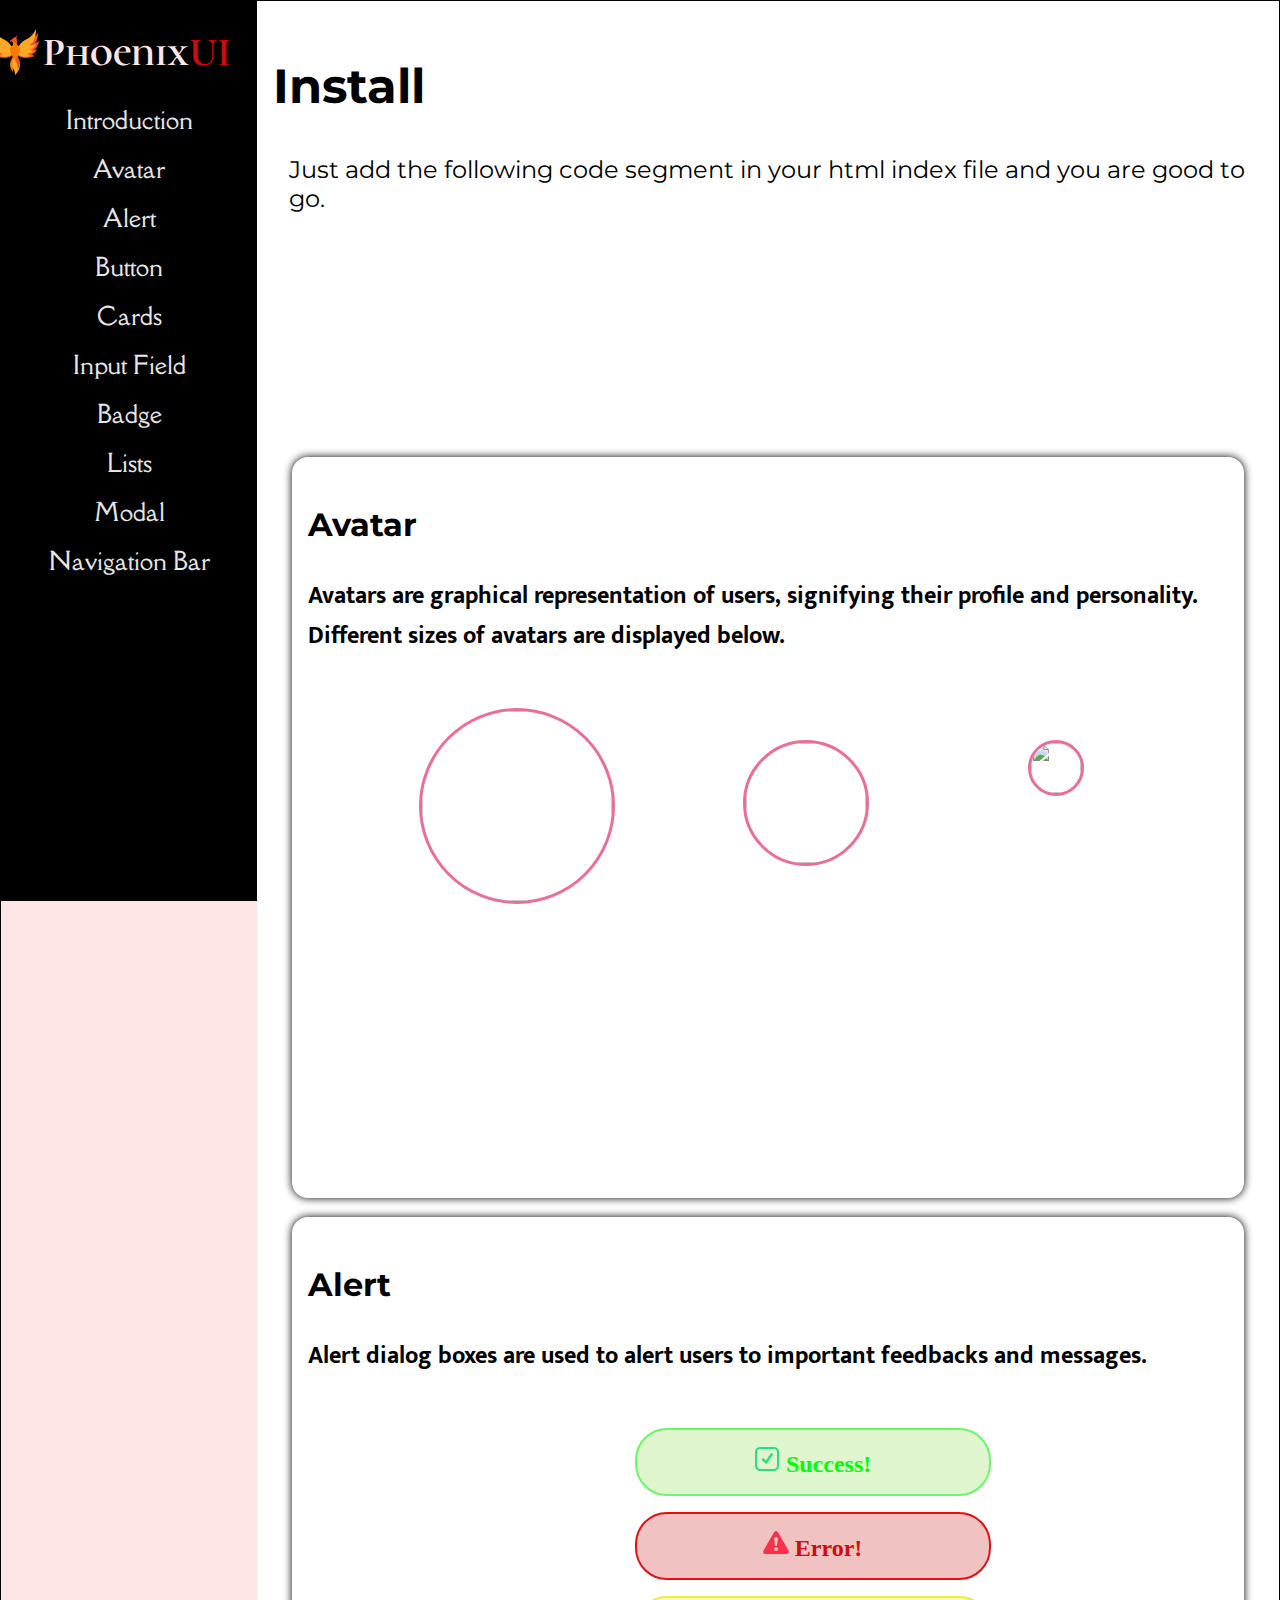
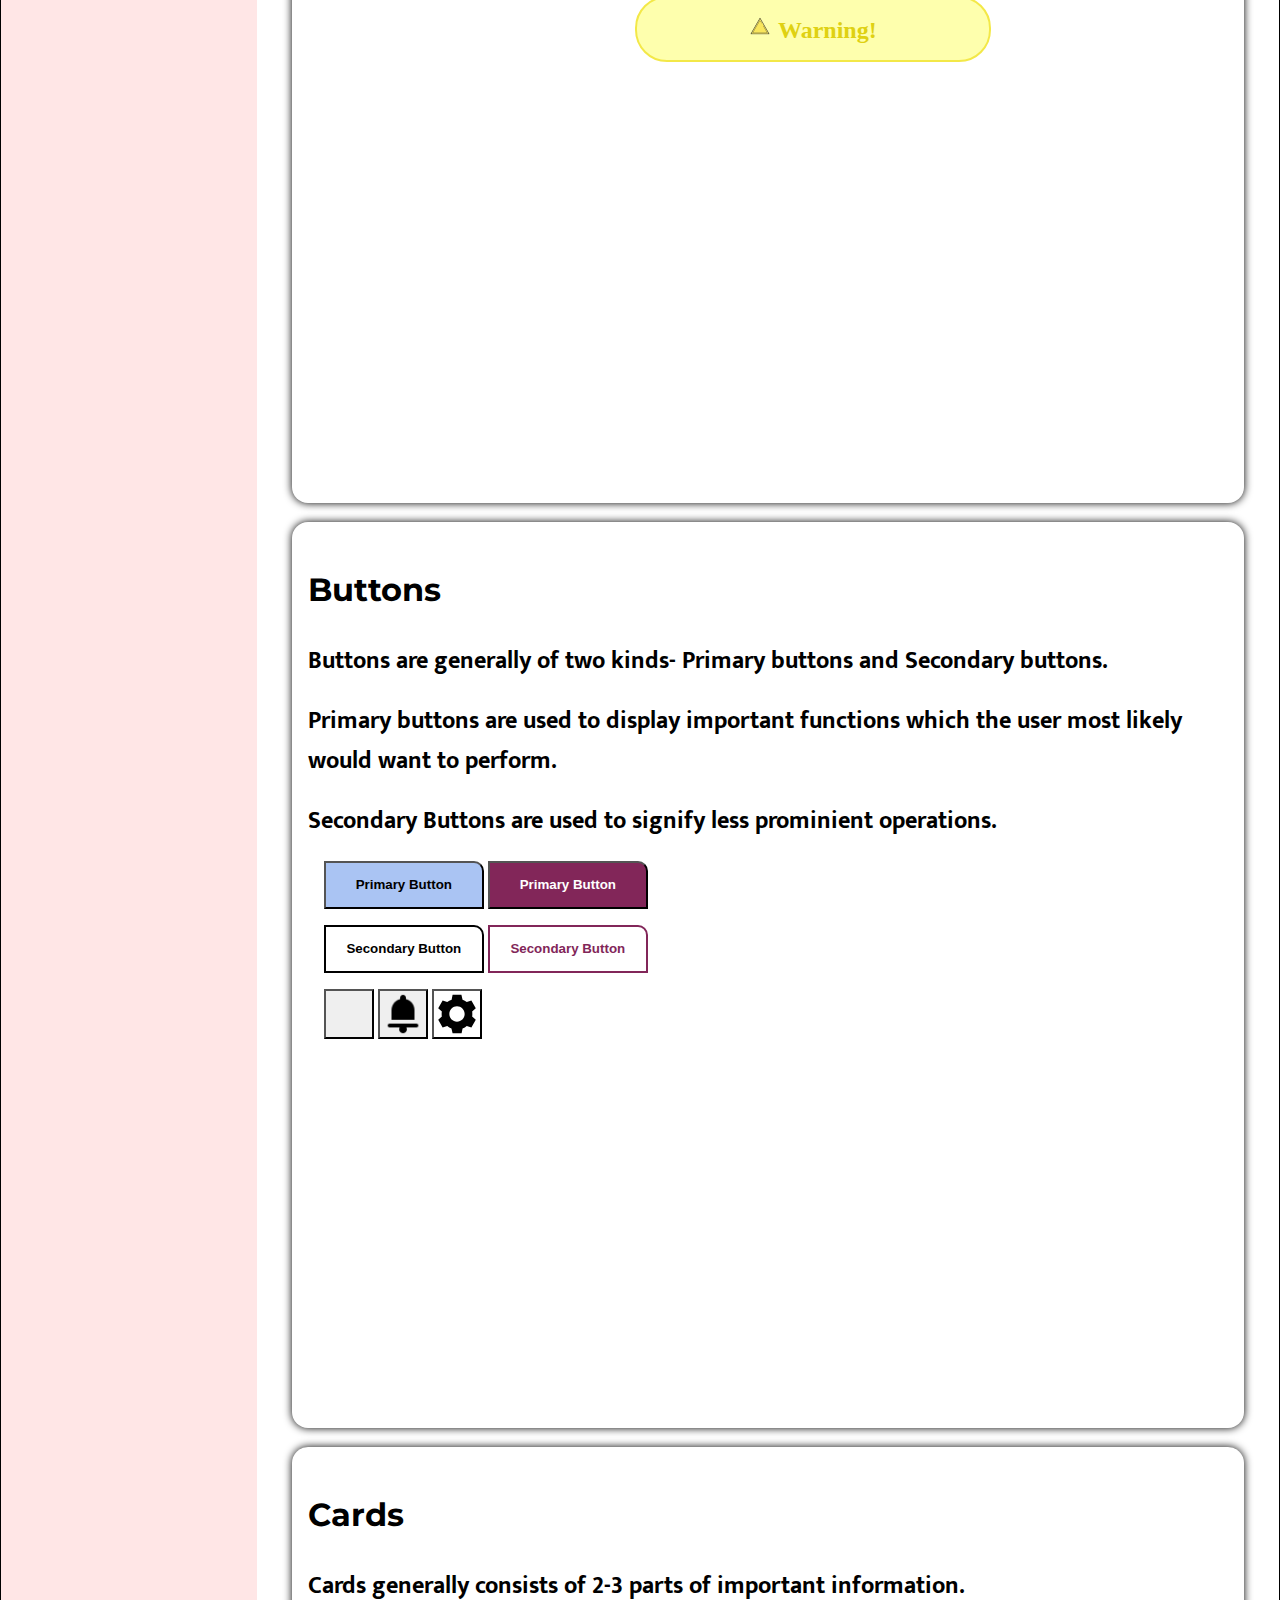
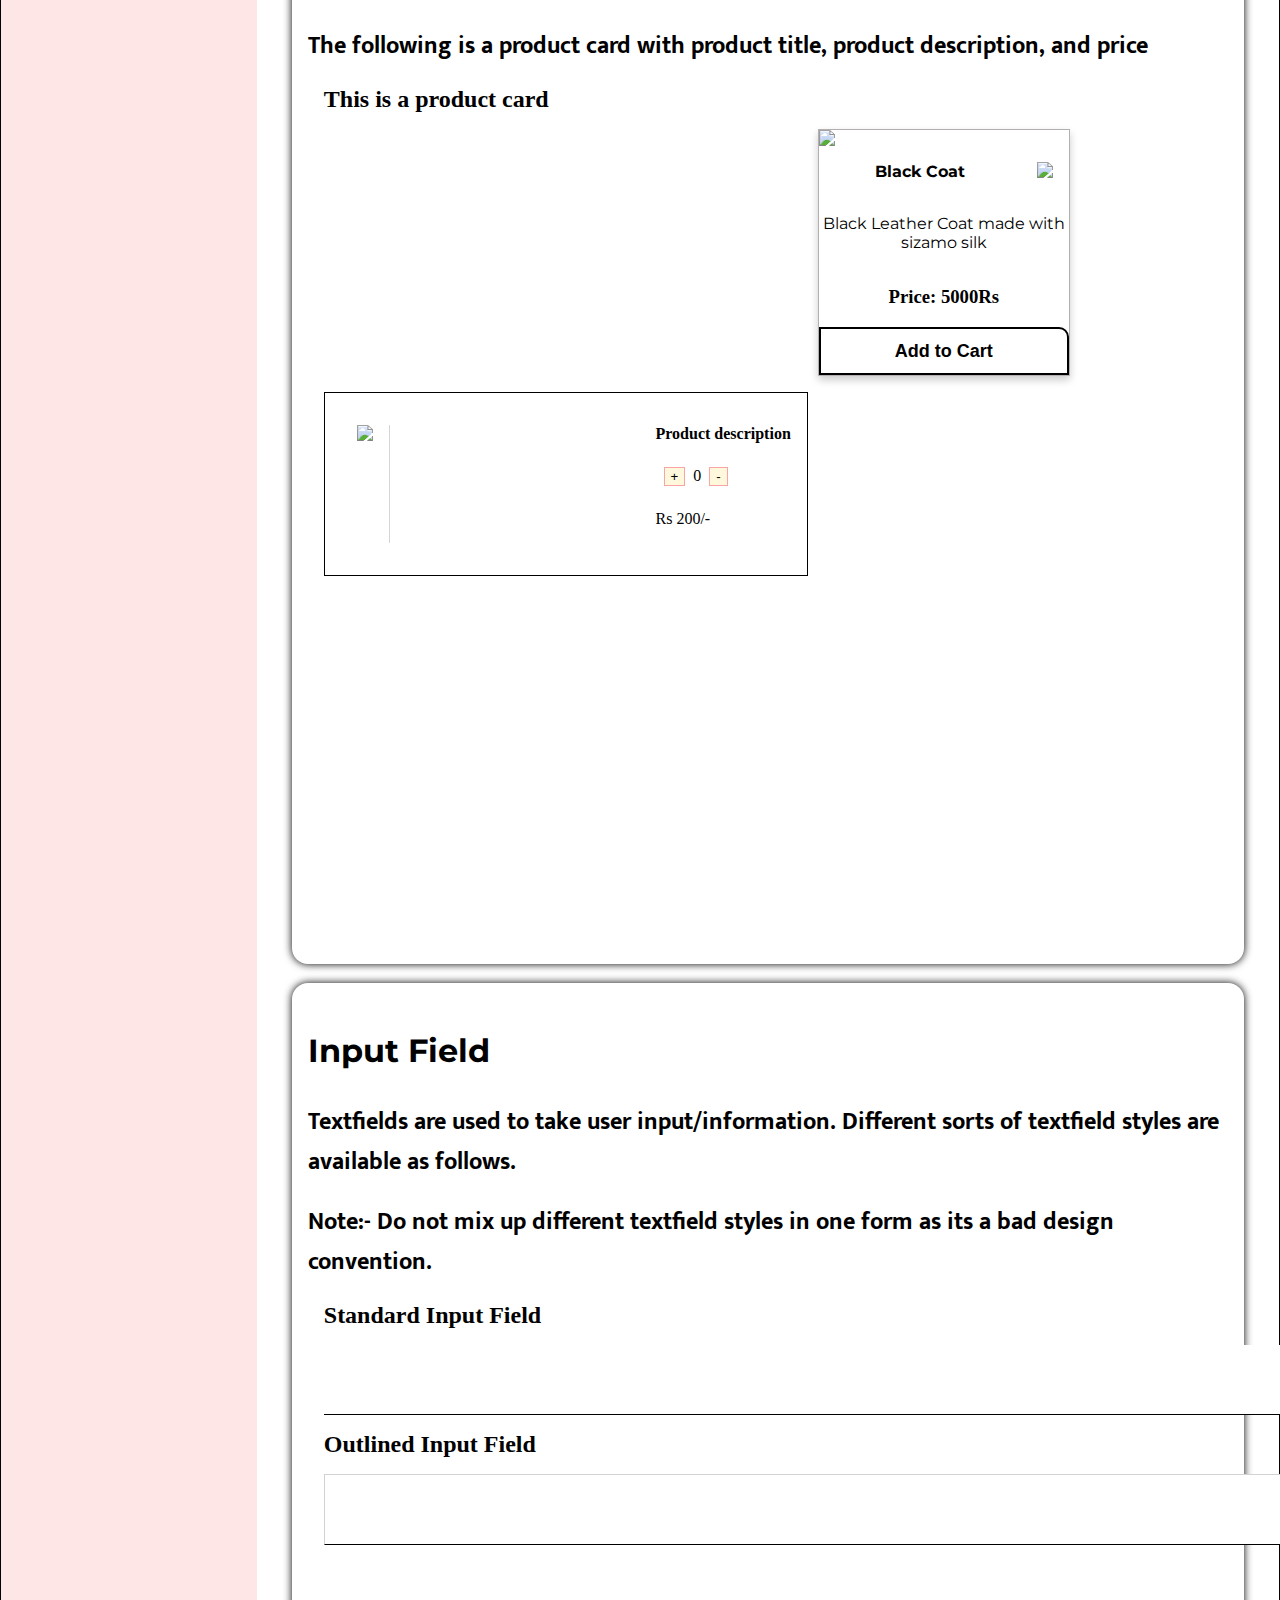
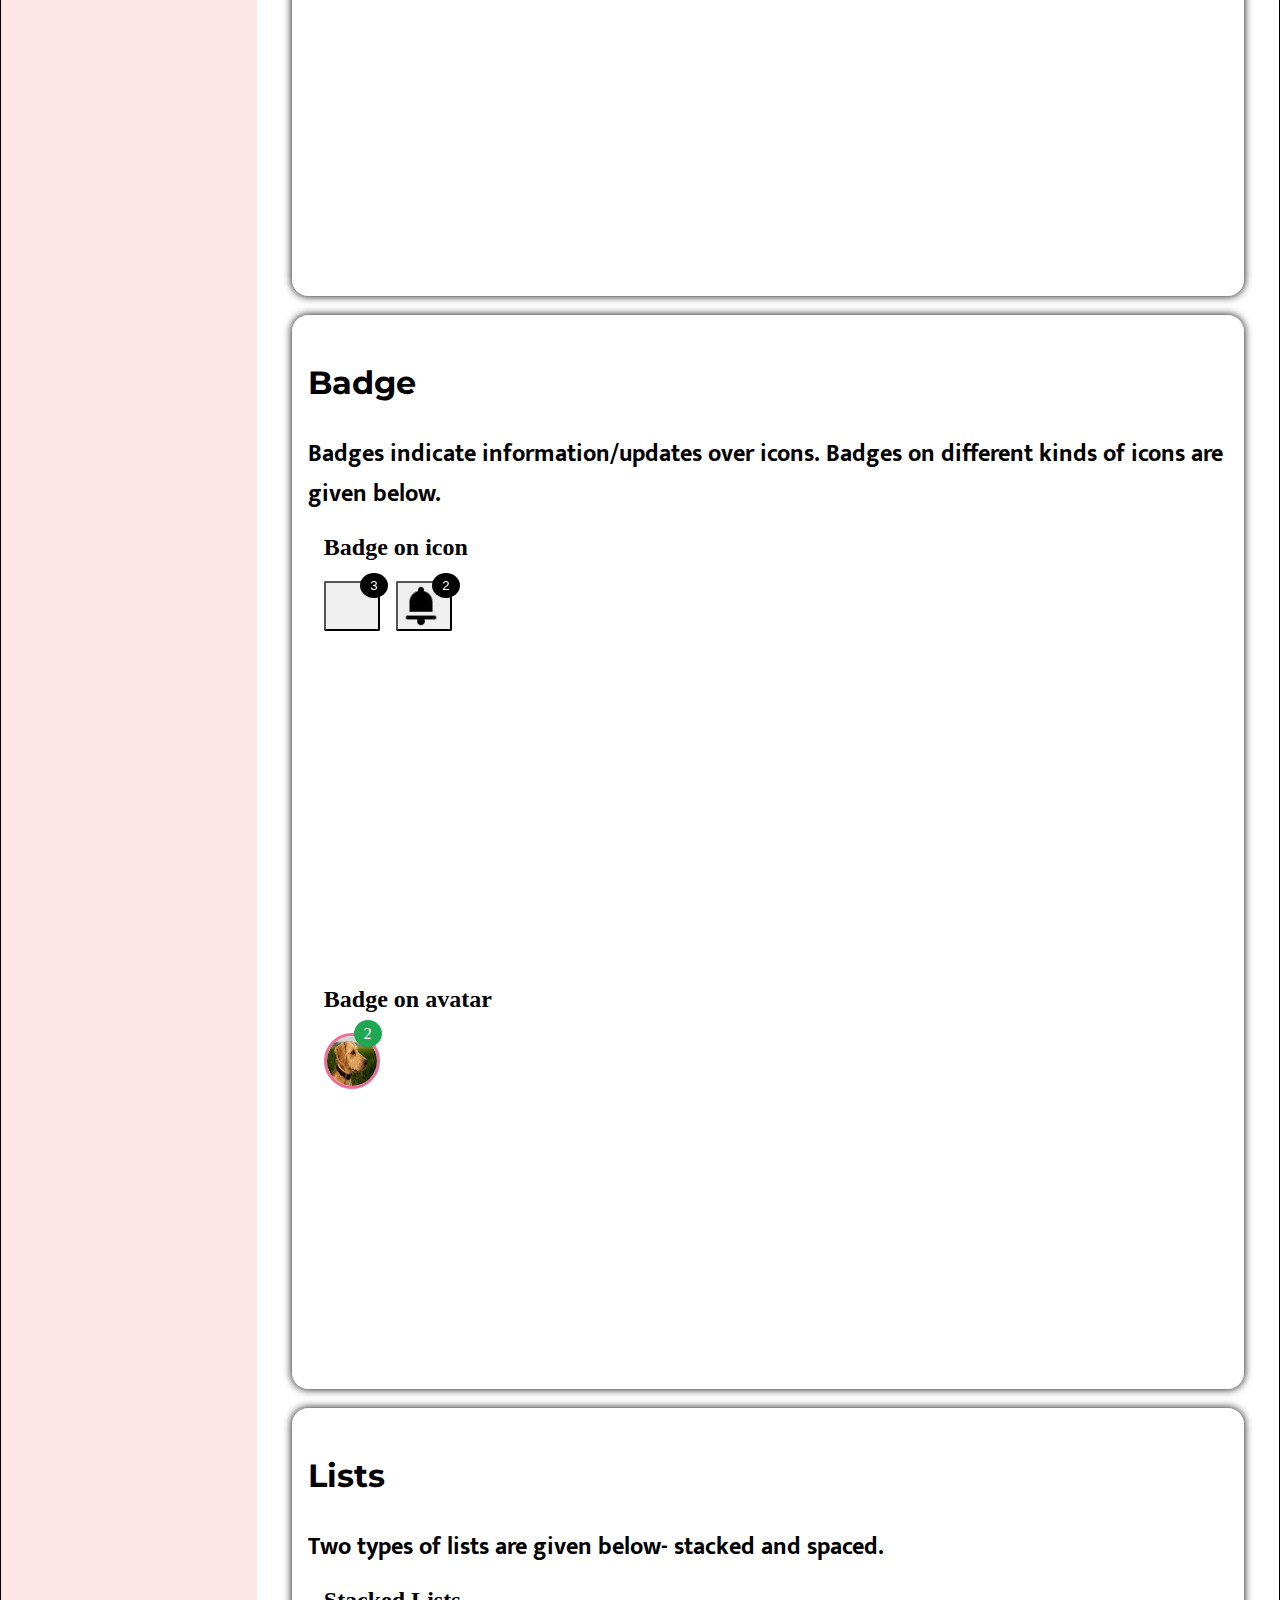
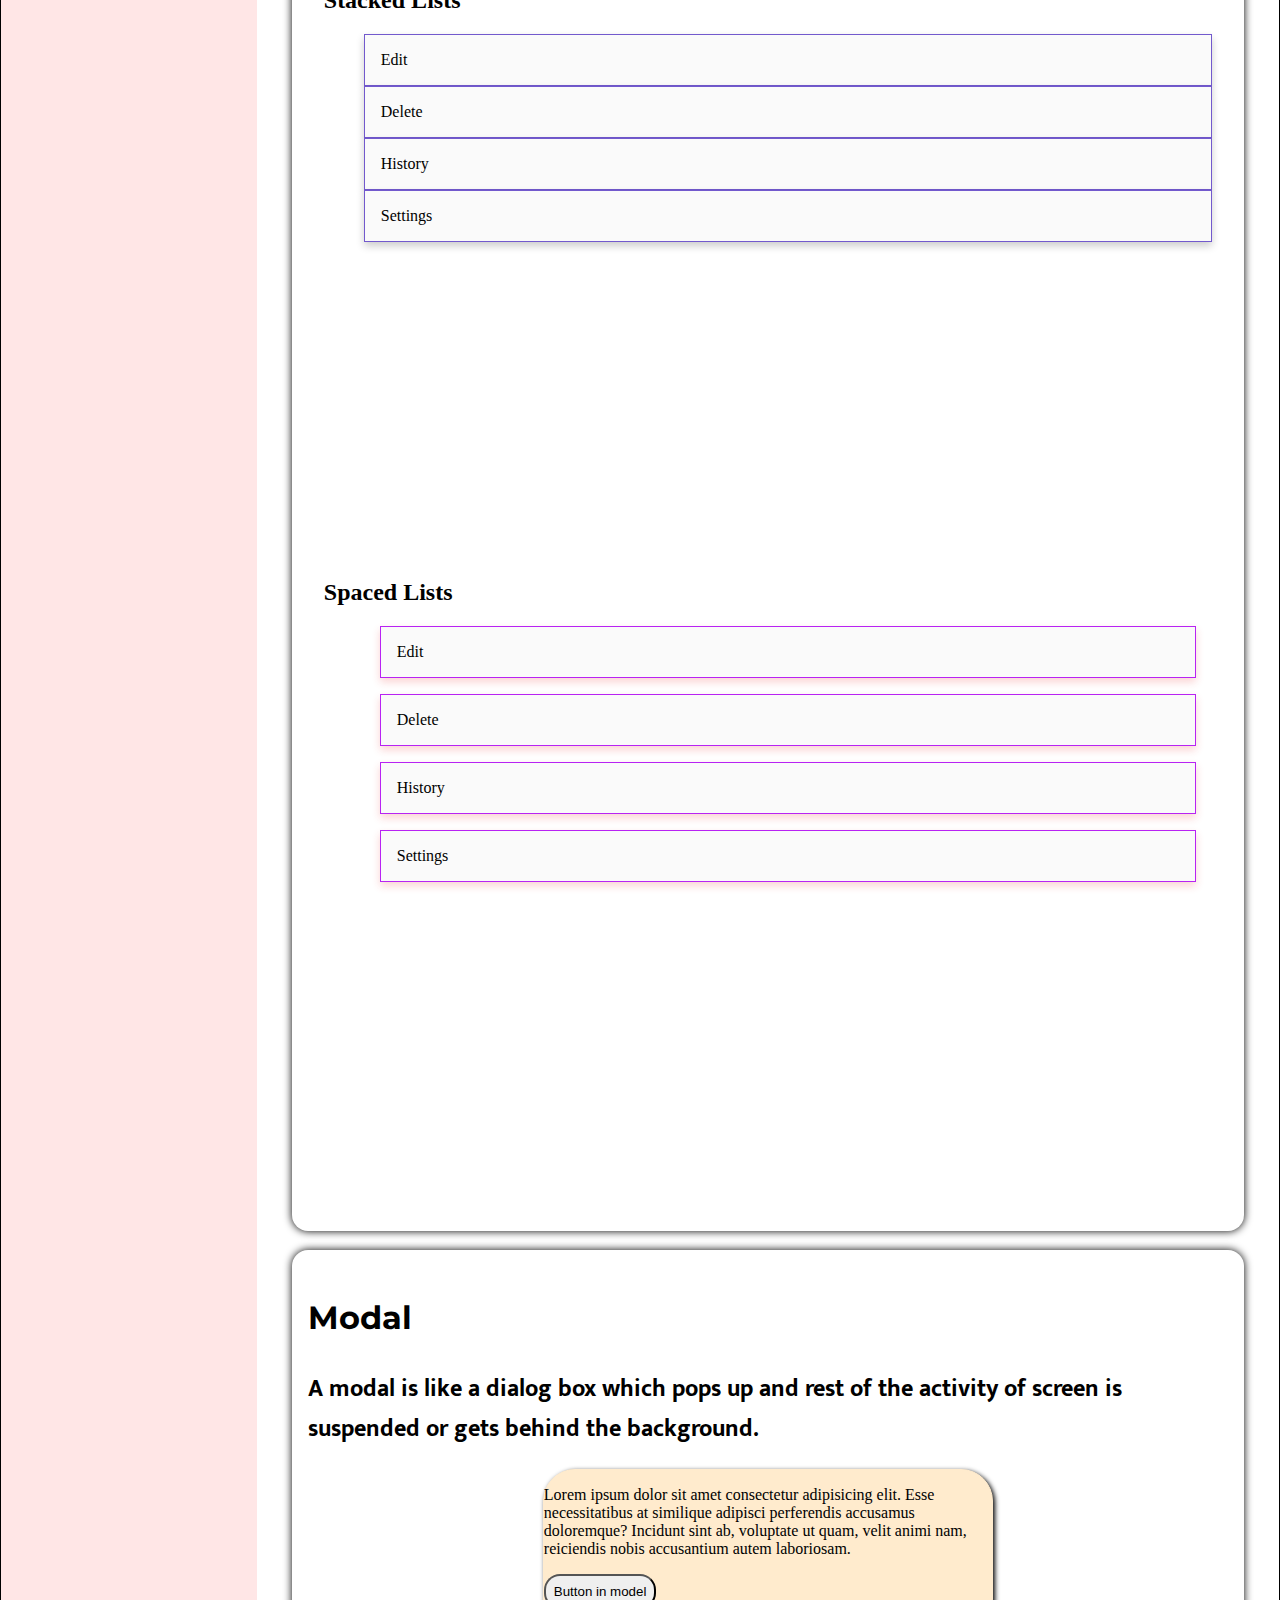
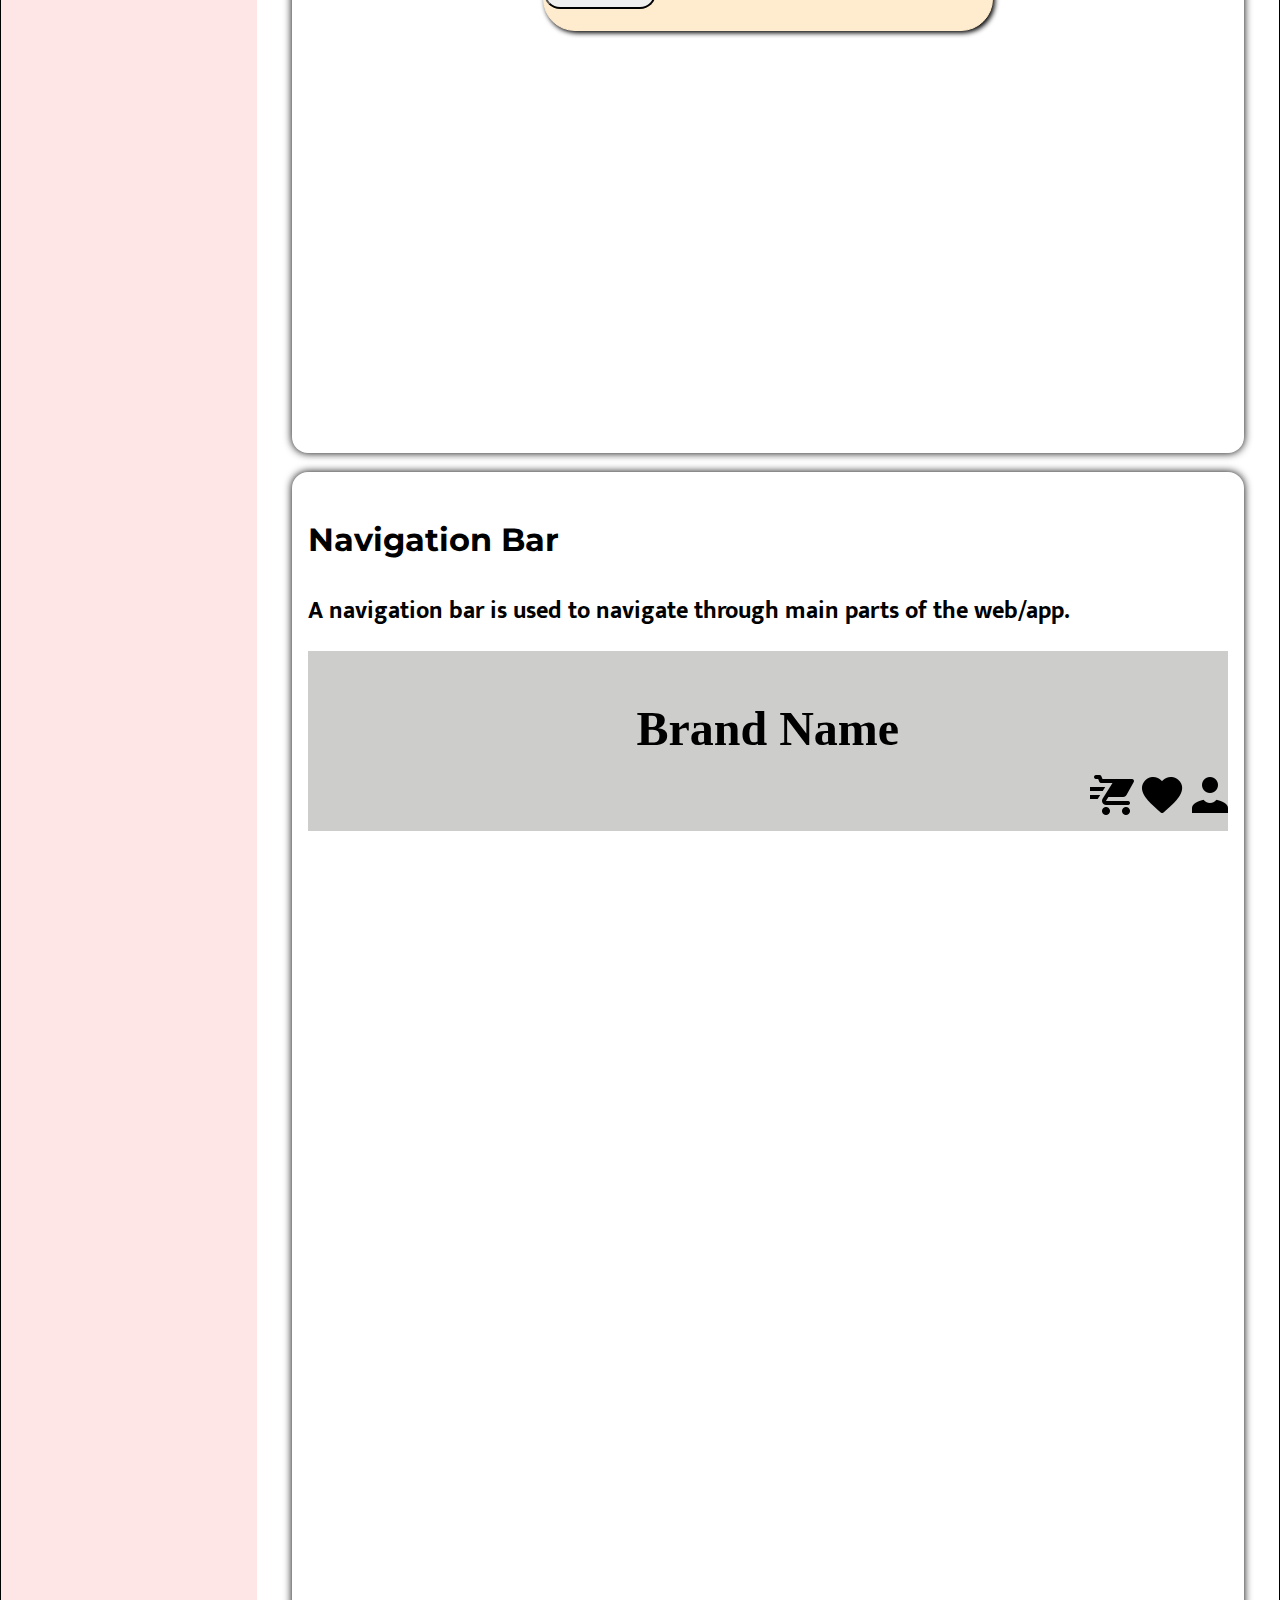
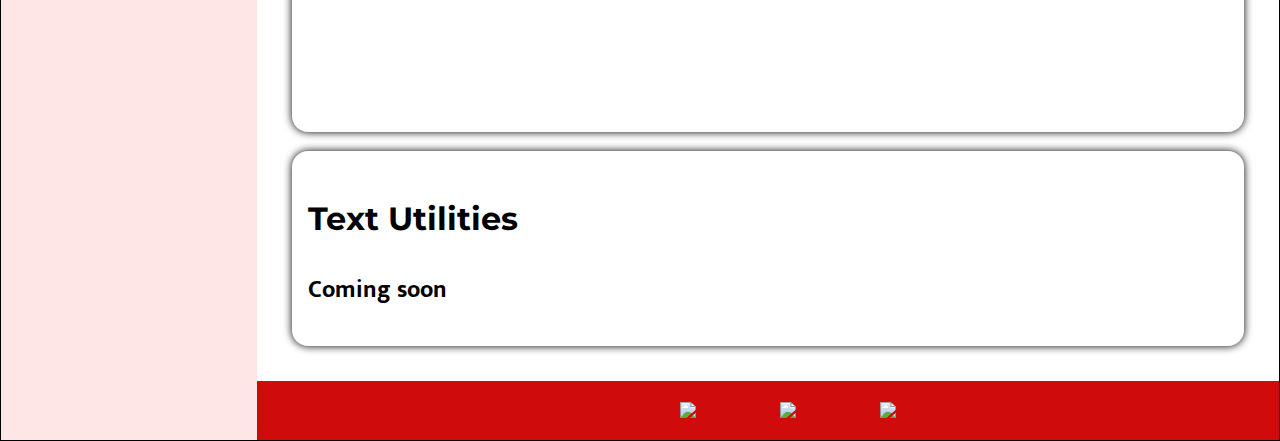
==== commit 3b530b6f: "Placeholder color changed" ====
--- a/index.html
+++ b/index.html
@@ -156,8 +156,9 @@
                 <div class="cards-holder">
                     <h2 style="margin:1rem">This is a product card</h2>
                     <div class="vertical-card" style="margin:1rem;margin-left: 40%;">
+                      
                         <img src="https://images.unsplash.com/photo-1497339100210-9e87df79c218?ixid=MXwxMjA3fDB8MHxzZWFyY2h8M3x8c2hpcnR8ZW58MHx8MHw%3D&ixlib=rb-1.2.1&auto=format&fit=crop&w=500&q=60">
-                        <p class="vertical-product-title">Black Coat<span style="float: right;margin:0rem 1rem"><img style="border: 1px black solid;" src="https://img.icons8.com/office/16/000000/like--v2.png"/></span></p>
+                        <p class="vertical-product-title">Black Coat<span class="vertical-product-like"><img src="https://img.icons8.com/office/16/000000/like--v2.png"/></span></p>
                         <p class="vertical-product-description">Black Leather Coat made with sizamo silk</p>
                         <h3>Price: 5000Rs</h3>
                         <button class="secondary-button-blue"><span class="product-card-text">Add to Cart</span></button>
--- a/styles.css
+++ b/styles.css
@@ -311,6 +311,11 @@
     text-align: center;
 }
 
+.vertical-product-like{
+    float: right;
+    margin:0rem 1rem;
+}
+
 .product-card-icon{
     min-height: 25px;
     min-width: 25px;
@@ -354,7 +359,7 @@
 
 
 ::-webkit-input-placeholder { 
-    color: grey;
+    color: white;
     font-size: large;
     position: relative;
     padding-left: 0;
